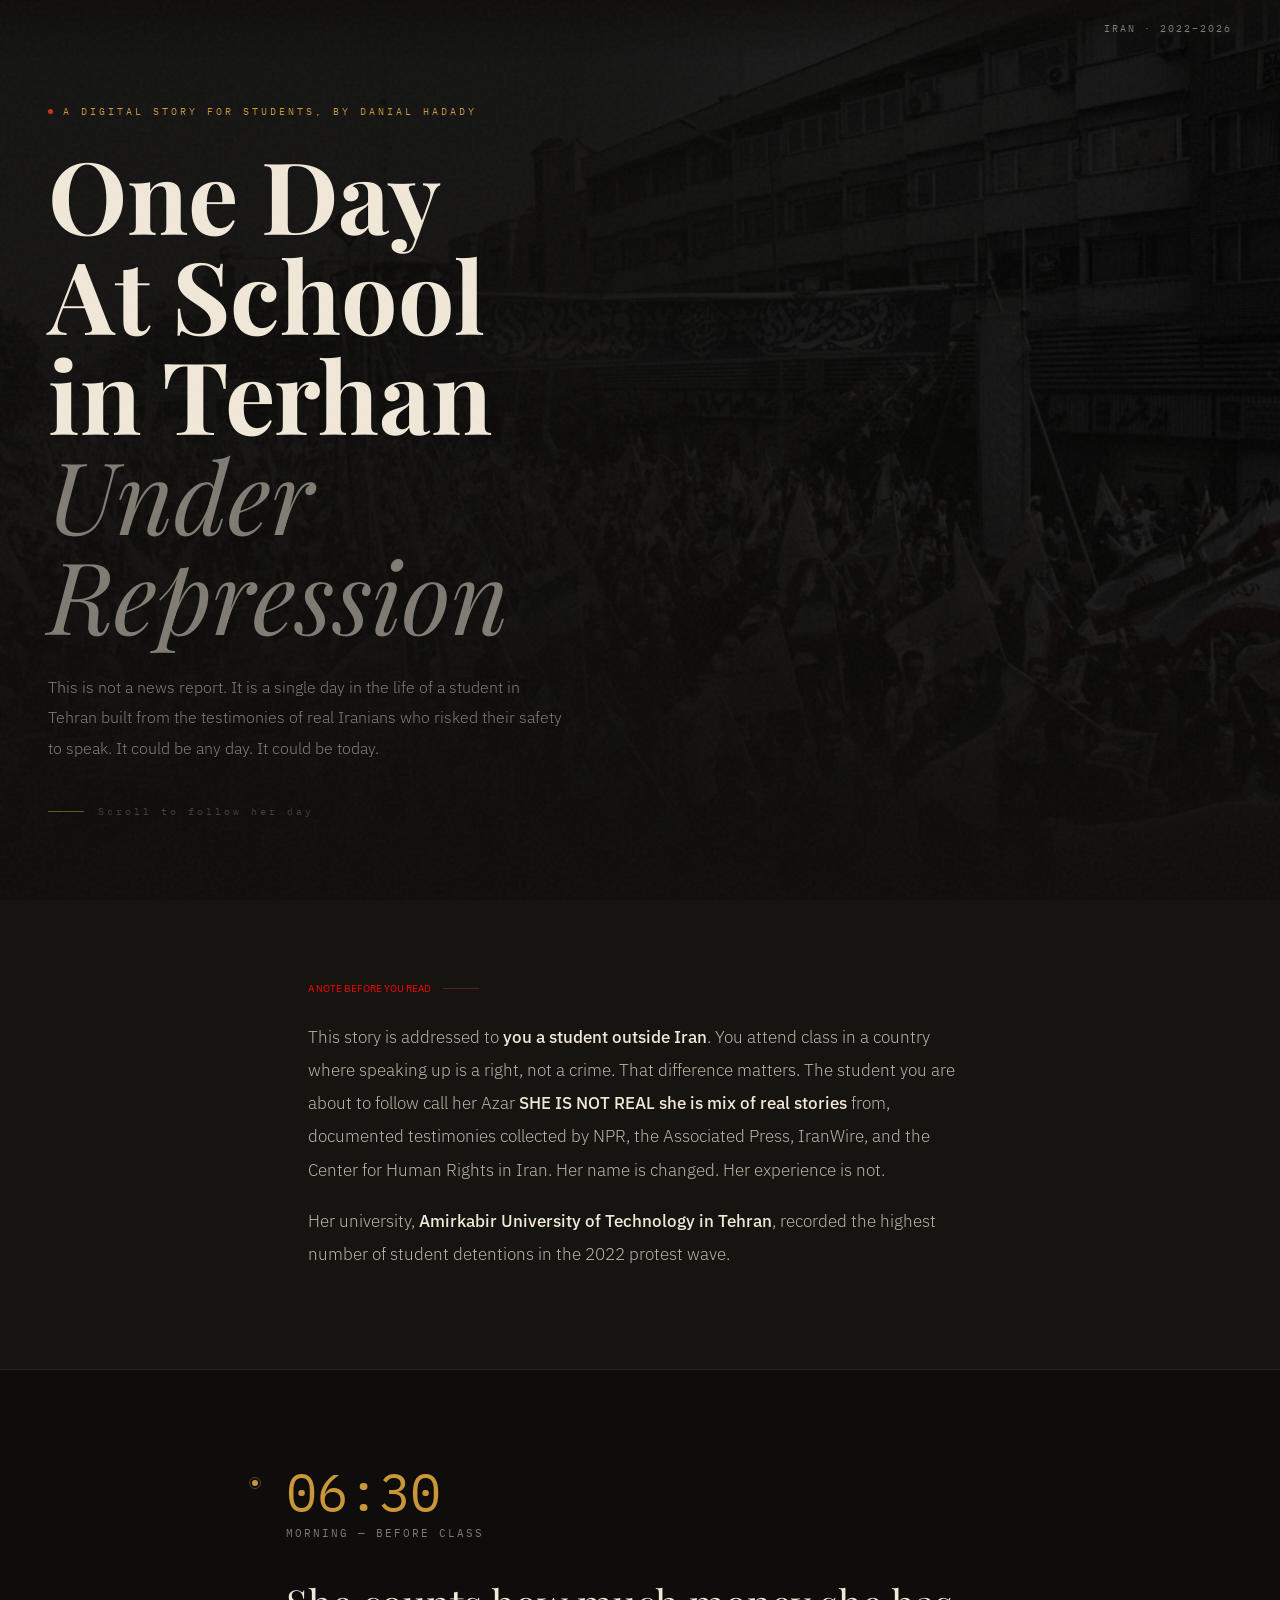
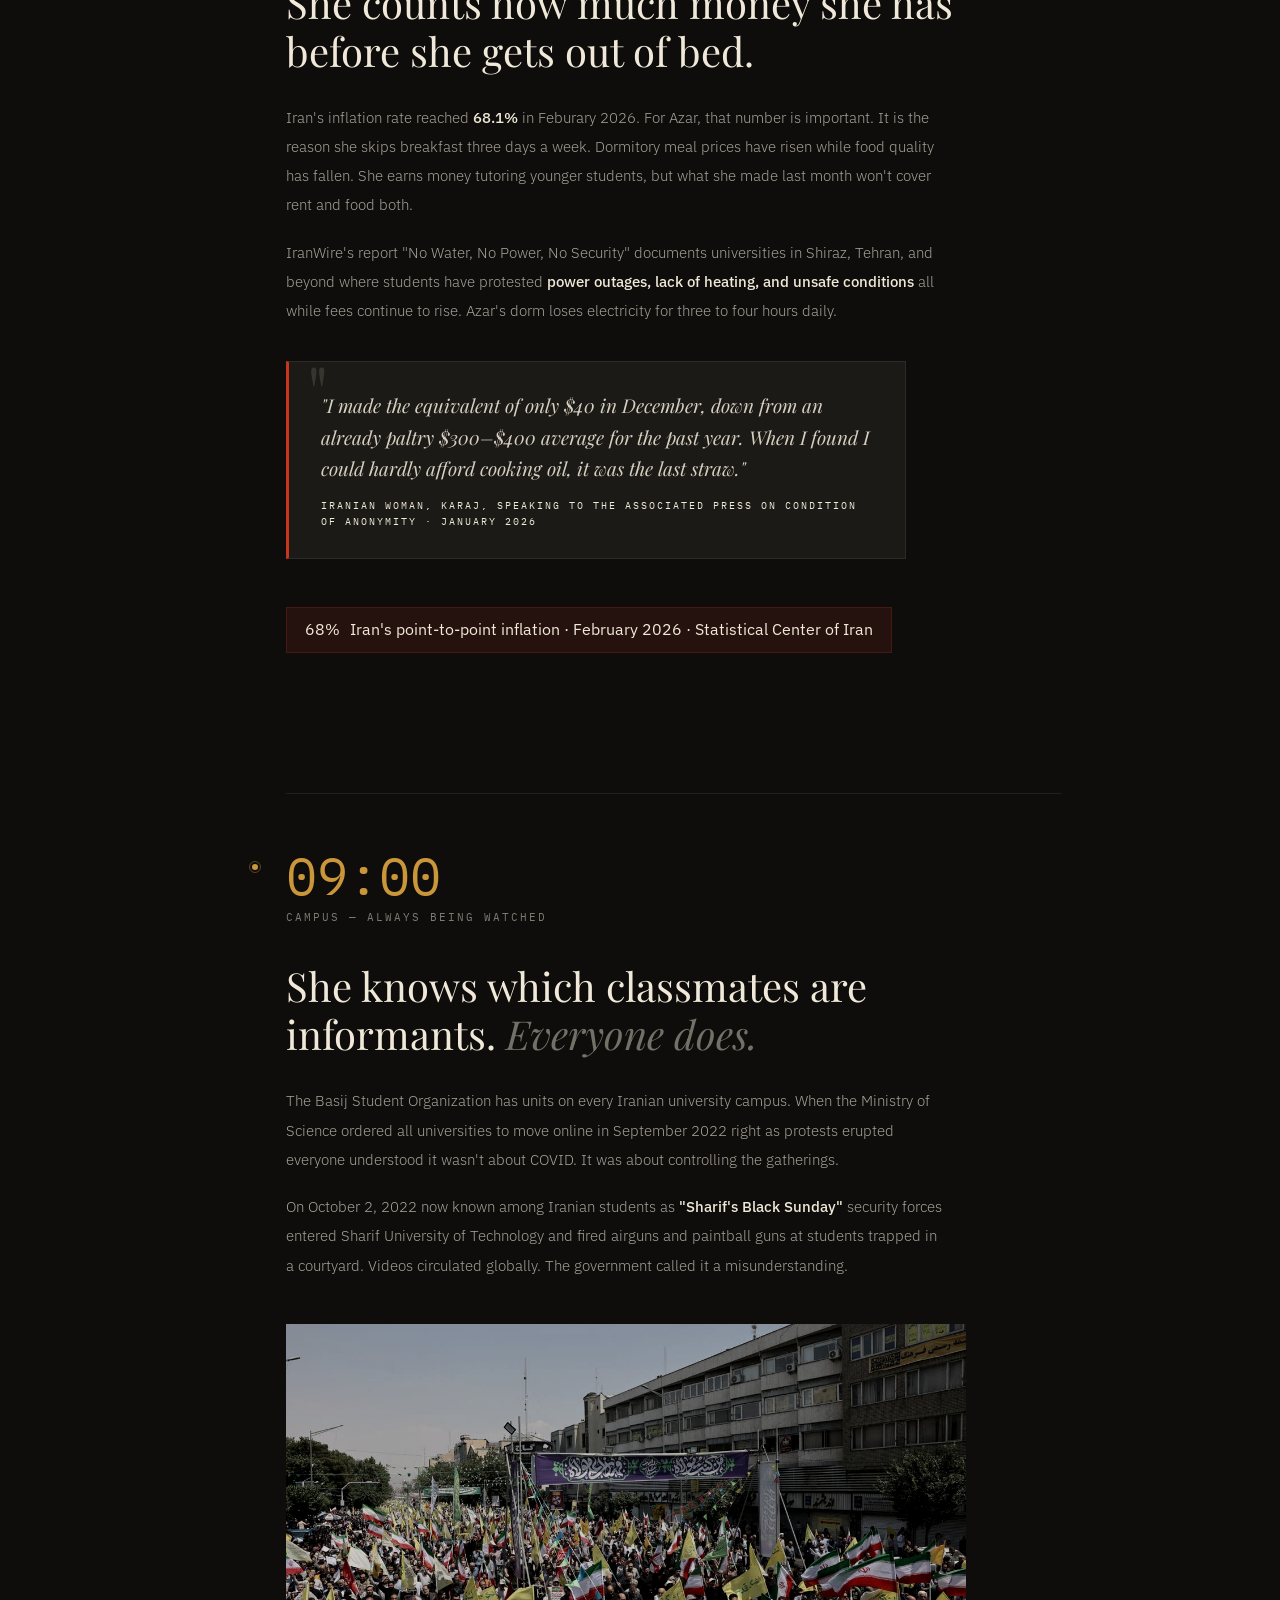
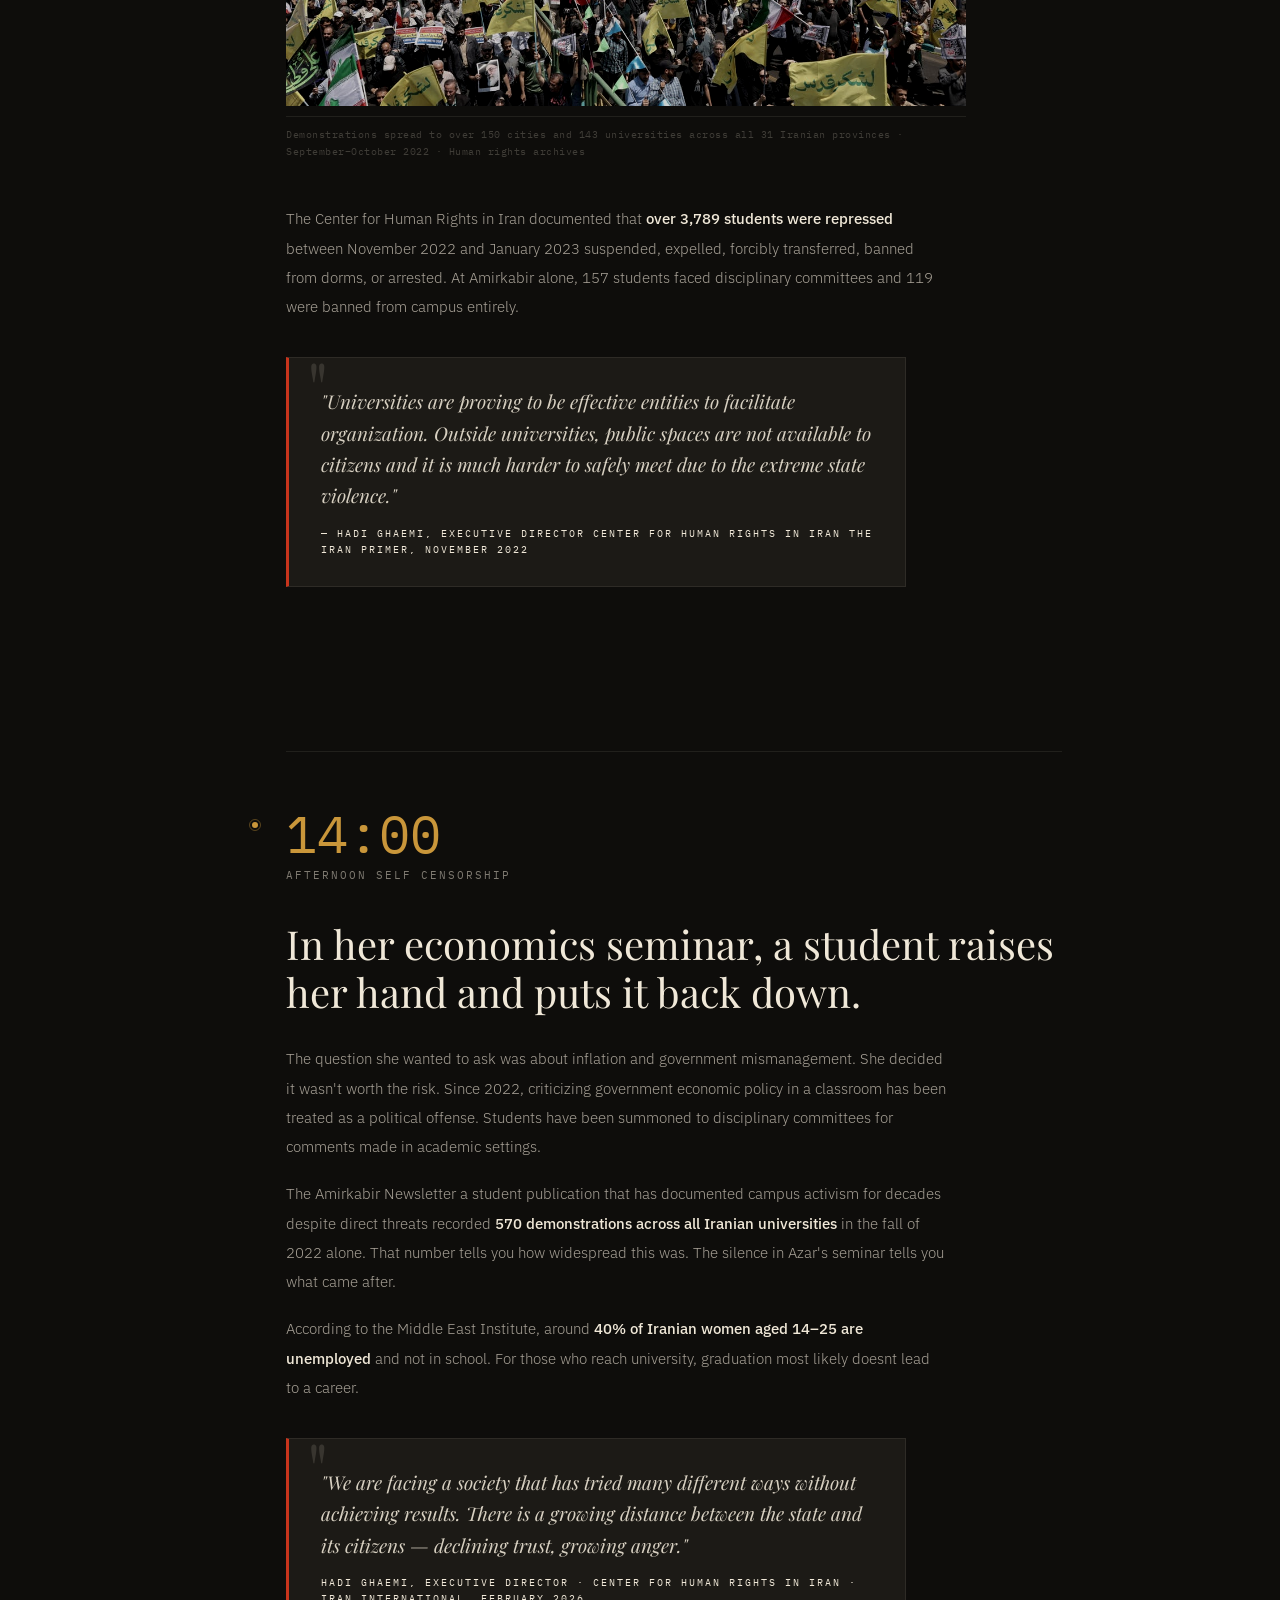
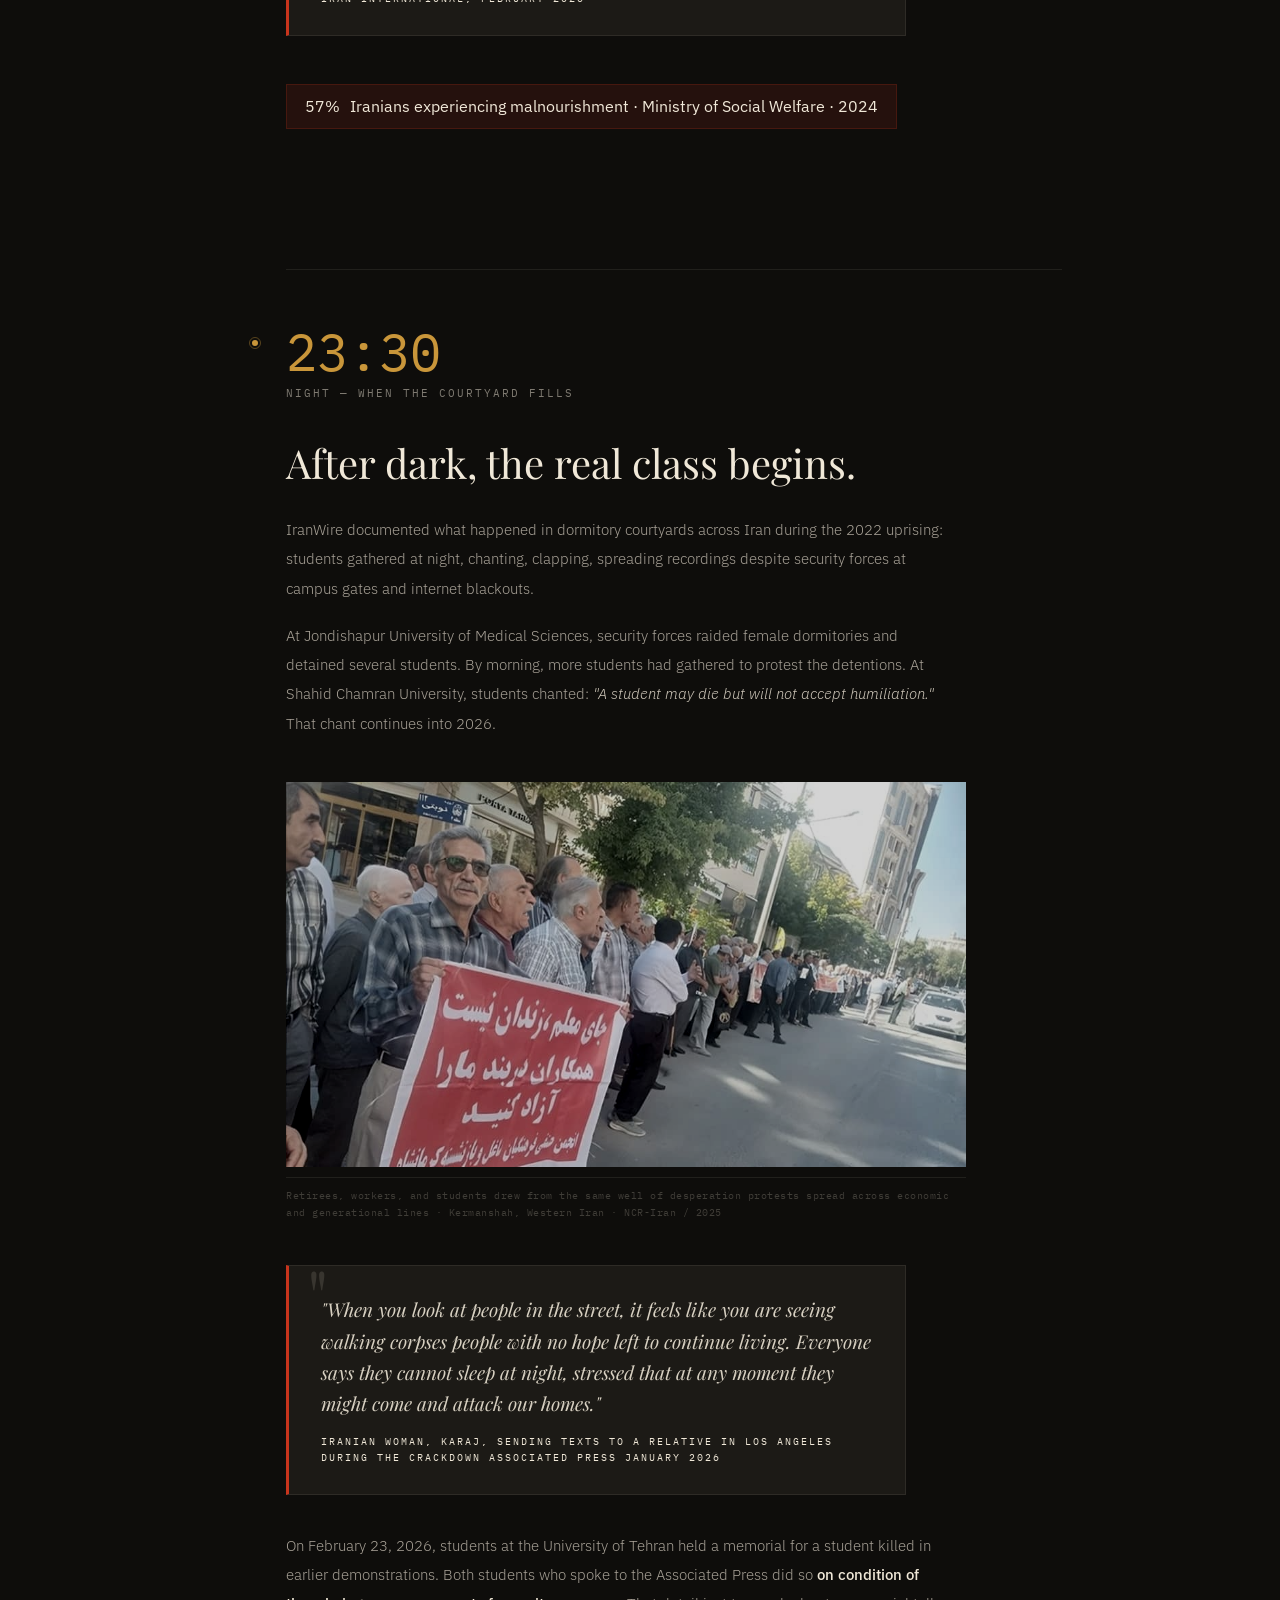
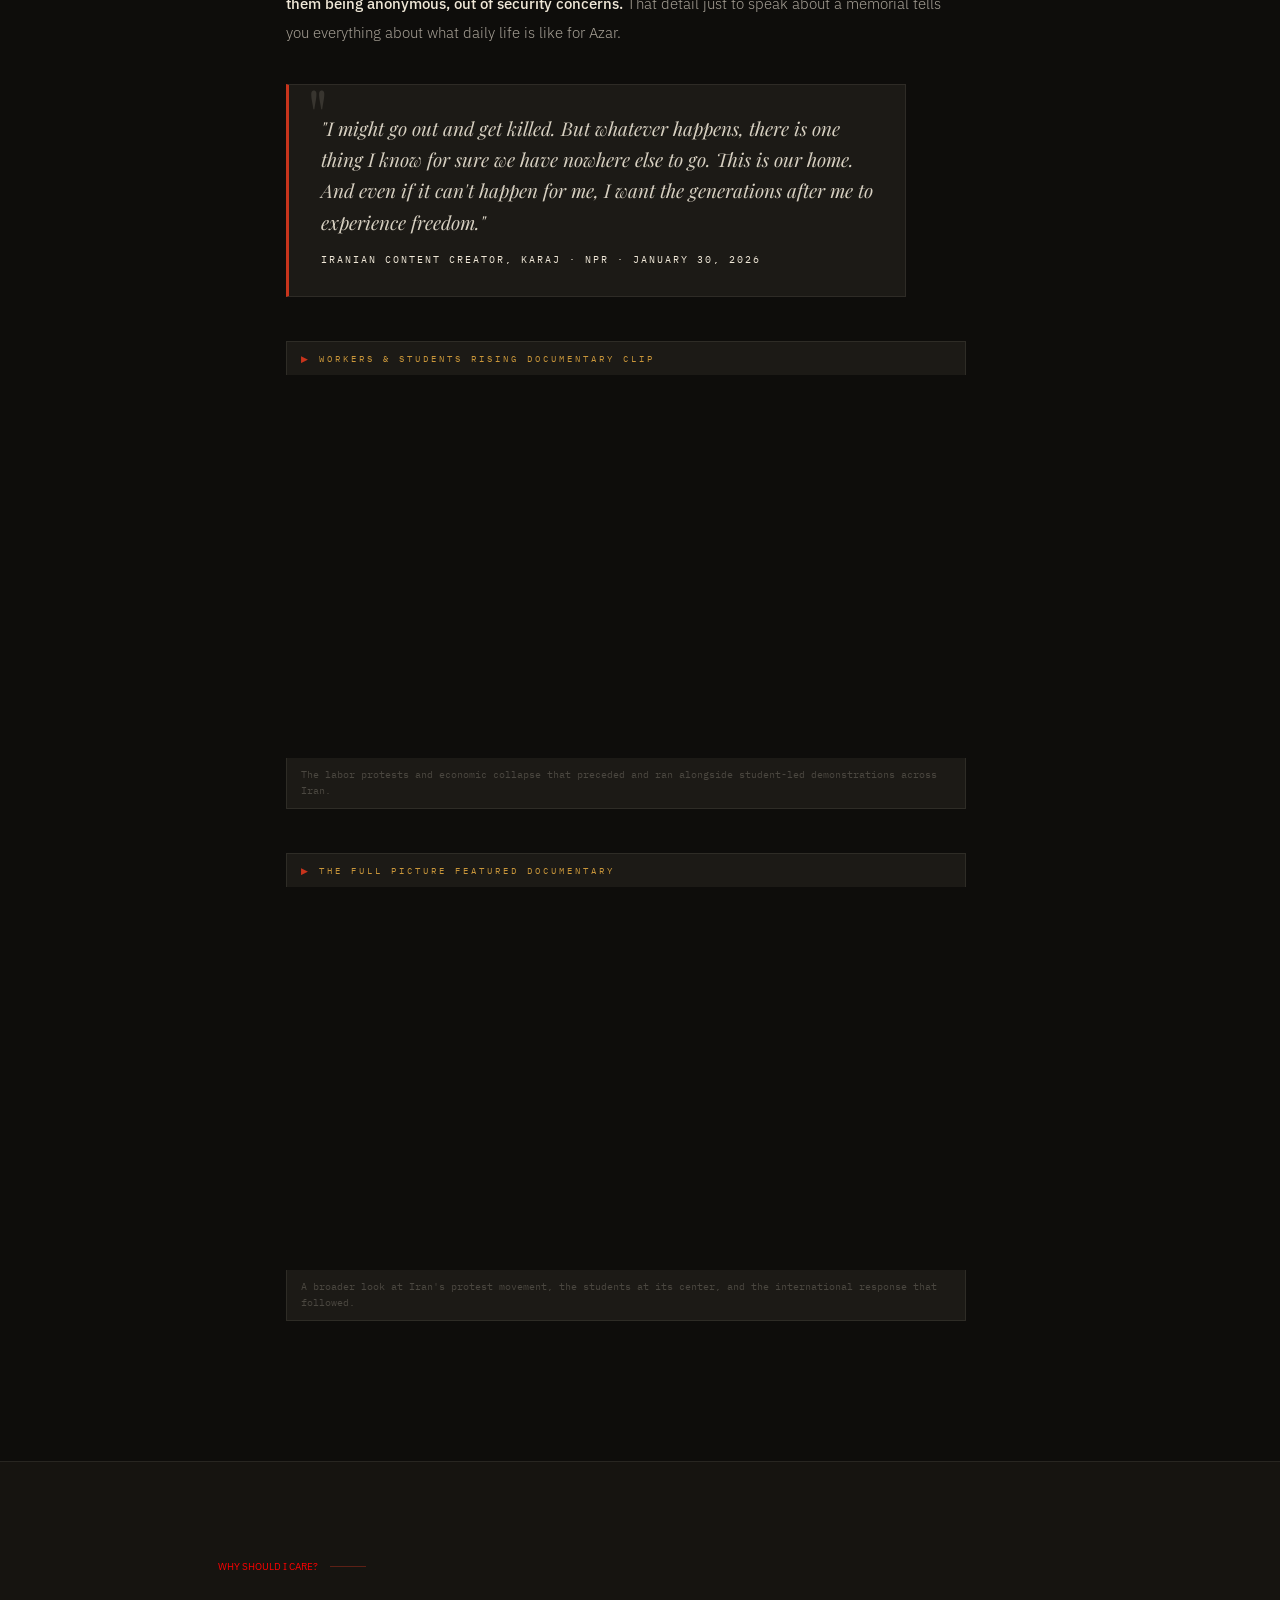
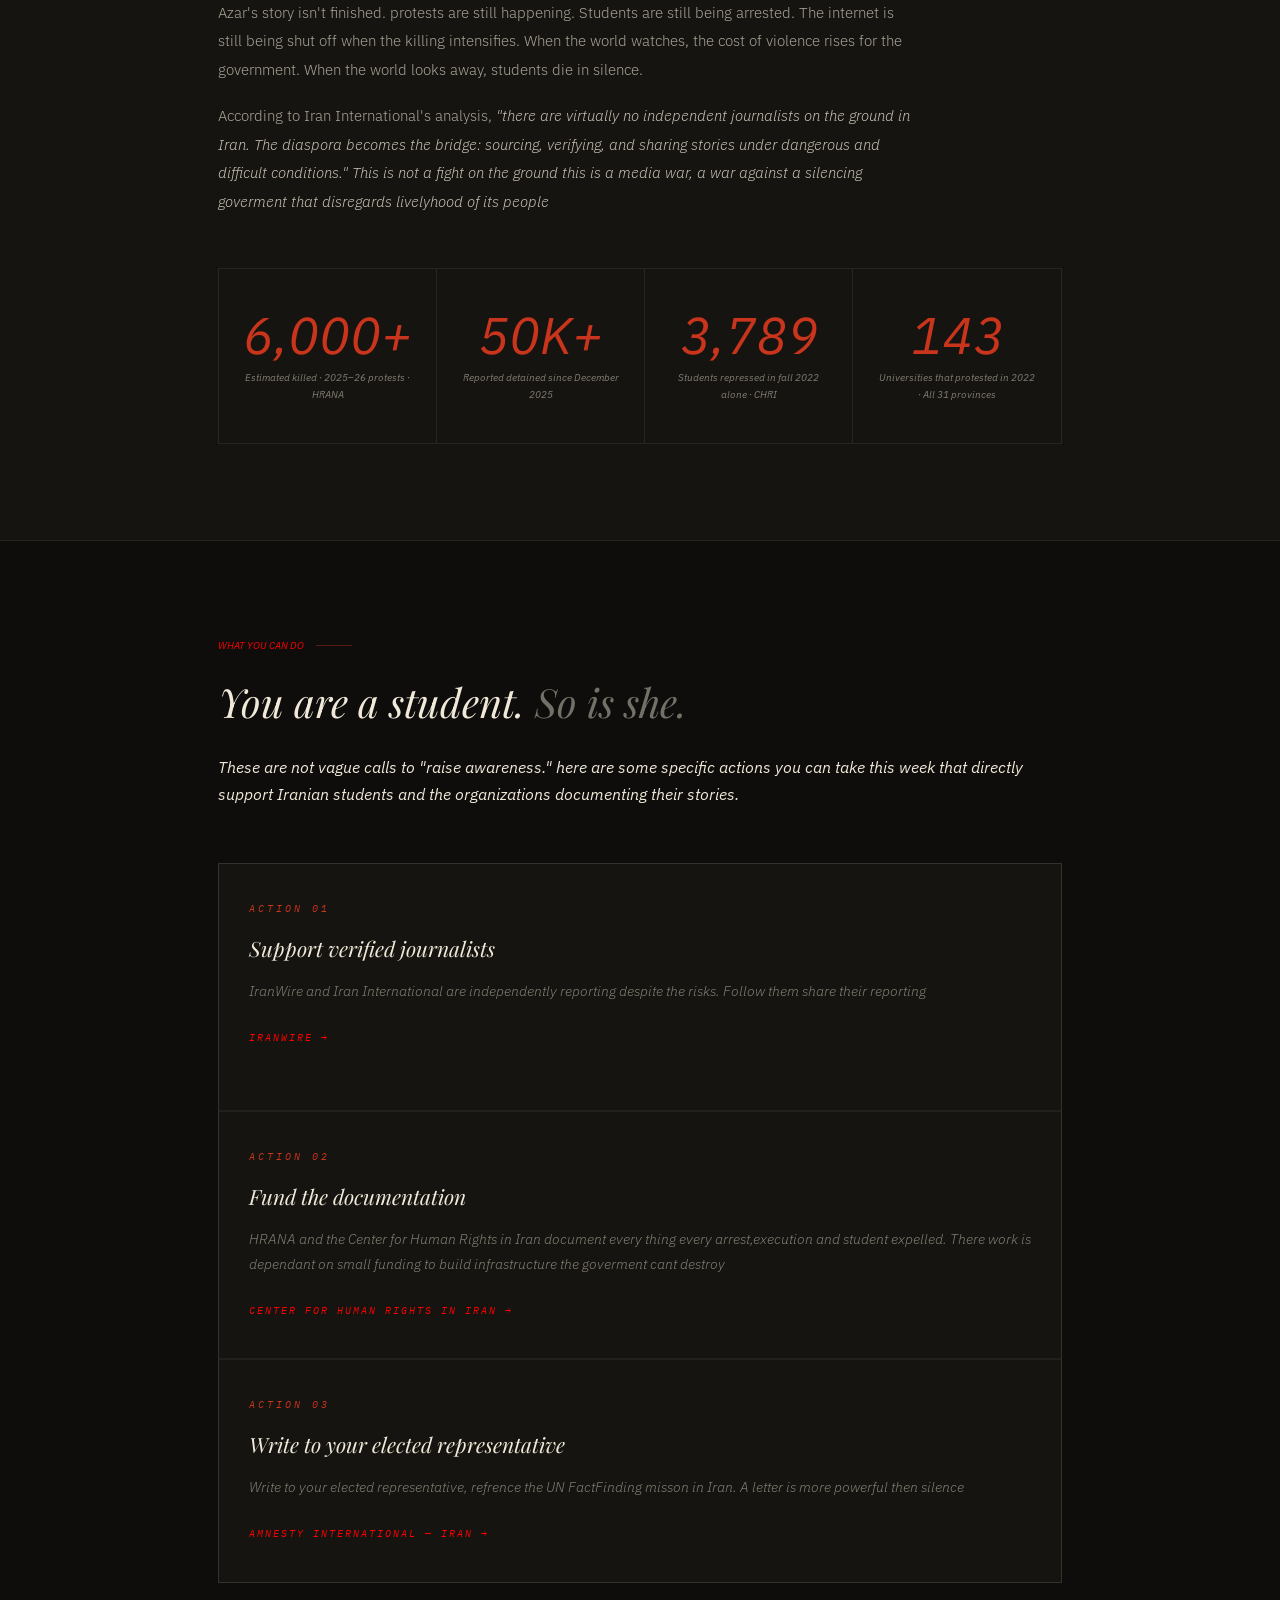
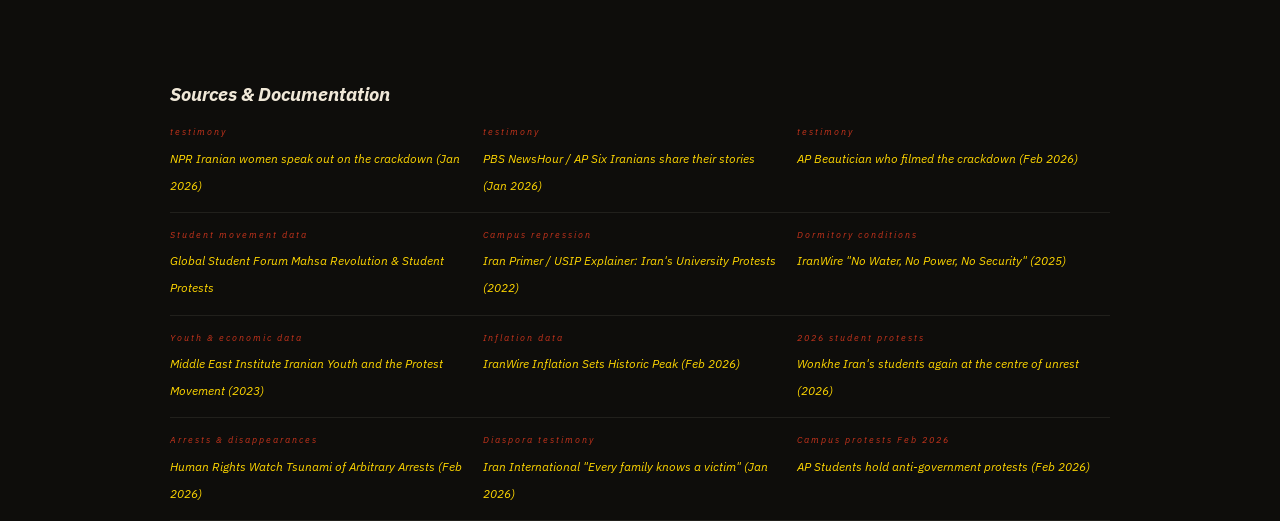
==== index.html @ 873161b5 "rename files" ====
<!DOCTYPE html>
<html lang="en">
<head>
<meta charset="UTF-8">
<meta name="viewport" content="width=device-width, initial-scale=1.0">
<title>One Day at University of Technology in Tehran — Iranian Student Life Under Repression</title>
<link href="https://fonts.googleapis.com/css2?family=Playfair+Display:ital,wght@0,400;0,700;1,400;1,700&family=IBM+Plex+Sans:wght@300;400;500&family=IBM+Plex+Mono:wght@400;500&display=swap" rel="stylesheet">
<link href ="styles.css" rel = "stylesheet">
</head>
<body>

<div id="progress"></div>

<nav>
  <span class="nav-logo"></span>
  <span class="nav-tag">Iran · 2022–2026</span>
</nav>

<!-- HERO -->
<section id="hero">
  <div class="hero-bg"></div>
  <div class="hero-gradient"></div>
  <div class="hero-content">
    <div class="hero-eyebrow">
      <span class="eyebrow-dot"></span>
      A digital story for students, by Danial Hadady </div>
    <h1>
      One Day<br>
      At School<br>
      in Terhan<br>
      <span class="h1-italic">Under Repression</span>
    </h1>
    <p class="hero-sub">This is not a news report. It is a single day in the life of a student in Tehran built from the testimonies of real Iranians who risked their safety to speak. It could be any day. It could be today.</p>
    <div class="hero-scroll">
      <span class="scroll-line"></span>
      Scroll to follow her day
    </div>
  </div>
</section>

<!-- OPENING NOTE -->
<section id="opening">
  <div class="opening-inner">
    <div class="section-tag ">A Note Before You Read</div>
    <p class="reveal">This story is addressed to <strong>you a student outside Iran</strong>. You attend class in a country where speaking up is a right, not a crime. That difference matters. The student you are about to follow  call her Azar <strong>SHE IS NOT REAL she is mix of real stories</strong> from, documented testimonies collected by NPR, the Associated Press, IranWire, and the Center for Human Rights in Iran. Her name is changed. Her experience is not.</p>
    <p class="reveal">Her university, <strong>Amirkabir University of Technology in Tehran</strong>, recorded the highest number of student detentions in the 2022 protest wave. </p>
  </div>
</section>

<!-- TIMELINE -->
<main>
  <div class="timeline-wrap">

    <!-- 6:30 AM -->
    <div class="time-block">
      <div class="time-marker reveal">
        <div>
          <div class="time-clock">06:30</div>
          <div class="time-label">Morning — Before Class</div>
        </div>
      </div>
      <div class="chapter-content">
        <h2 class="reveal">She counts how much money she has before she gets out of bed.</h2>
        <div class="body-text">
          <p class="reveal">Iran's inflation rate reached <strong>68.1%</strong> in Feburary 2026. For Azar, that number is important. It is the reason she skips breakfast three days a week. Dormitory meal prices have risen while food quality has fallen. She earns money tutoring younger students, but what she made last month won't cover rent and food both.</p>
          <p class="reveal">IranWire's report "No Water, No Power, No Security" documents universities in Shiraz, Tehran, and beyond where students have protested <strong>power outages, lack of heating, and unsafe conditions</strong> all while fees continue to rise. Azar's dorm loses electricity for three to four hours daily.</p>
        </div>

        <div class="testimony reveal">
          <blockquote>"I made the equivalent of only $40 in December, down from an already paltry $300–$400 average for the past year. When I found I could hardly afford cooking oil, it was the last straw."</blockquote>
          <cite>Iranian woman, Karaj, speaking to the Associated Press on condition of anonymity · January 2026</cite>
        </div>

        <div class="stat-inline reveal">
          <span class="stat-n">68%</span>
          <span class="stat-l">Iran's point-to-point inflation · February 2026 · Statistical Center of Iran</span>
        </div>
      </div>
    </div>

    <hr class="divider">

    <!-- 9:00 AM -->
    <div class="time-block">
      <div class="time-marker reveal">
        <div>
          <div class="time-clock">09:00</div>
          <div class="time-label">Campus — Always being watched</div>
        </div>
      </div>
      <div class="chapter-content">
        <h2 class="reveal">She knows which classmates are informants. <em>Everyone does.</em></h2>
        <div class="body-text">
          <p class="reveal">The Basij Student Organization has units on every Iranian university campus. When the Ministry of Science ordered all universities to move online in September 2022 right as protests erupted  everyone understood it wasn't about COVID. It was about controlling the gatherings.</p>
          <p class="reveal">On October 2, 2022  now known among Iranian students as <strong>"Sharif's Black Sunday"</strong> security forces entered Sharif University of Technology and fired airguns and paintball guns at students trapped in a courtyard. Videos circulated globally. The government called it a misunderstanding.</p>
        </div>

        <figure class="photo-block reveal">
          <img src="image2.jpeg" alt="Protesters marching in Iran, 2022">
          <figcaption>Demonstrations spread to over 150 cities and 143 universities across all 31 Iranian provinces · September–October 2022 · Human rights archives</figcaption>
        </figure>

        <div class="body-text">
          <p class="reveal">The Center for Human Rights in Iran documented that <strong>over 3,789 students were repressed</strong> between November 2022 and January 2023 suspended, expelled, forcibly transferred, banned from dorms, or arrested. At Amirkabir alone, 157 students faced disciplinary committees and 119 were banned from campus entirely.</p>
        </div>

        <div class="testimony reveal">
          <blockquote>"Universities are proving to be effective entities to facilitate organization. Outside universities, public spaces are not available to citizens and it is much harder to safely meet due to the extreme state violence."</blockquote>
          <cite>— Hadi Ghaemi, Executive Director Center for Human Rights in Iran  The Iran Primer, November 2022</cite>
        </div>
      </div>
    </div>

    <hr class="divider">

    <!-- 2:00 PM -->
    <div class="time-block">
      <div class="time-marker reveal">
        <div>
          <div class="time-clock">14:00</div>
          <div class="time-label">Afternoon self censorship</div>
        </div>
      </div>
      <div class="chapter-content">
        <h2 class="reveal">In her economics seminar, a student raises her hand  and puts it back down.</h2>
        <div class="body-text">
          <p class="reveal">The question she wanted to ask was about inflation and government mismanagement. She decided it wasn't worth the risk. Since 2022, criticizing government economic policy in a classroom has been treated as a political offense. Students have been summoned to disciplinary committees for comments made in academic settings.</p>
          <p class="reveal">The Amirkabir Newsletter  a student publication that has documented campus activism for decades despite direct threats recorded <strong>570 demonstrations across all Iranian universities</strong> in the fall of 2022 alone. That number tells you how widespread this was. The silence in Azar's seminar tells you what came after.</p>
          <p class="reveal">According to the Middle East Institute, around <strong>40% of Iranian women aged 14–25 are unemployed</strong> and not in school. For those who reach university, graduation most likely doesnt lead to a career.</p>
        </div>

        <div class="testimony reveal">
          <blockquote>"We are facing a society that has tried many different ways without achieving results. There is a growing distance between the state and its citizens — declining trust, growing anger."</blockquote>
          <cite> Hadi Ghaemi, Executive Director · Center for Human Rights in Iran · Iran International, February 2026</cite>
        </div>

        <div class="stat-inline reveal">
          <span class="stat-n">57%</span>
          <span class="stat-l">Iranians experiencing malnourishment · Ministry of Social Welfare · 2024</span>
        </div>
      </div>
    </div>

    <hr class="divider">

    <!-- 11:30 PM -->
    <div class="time-block">
      <div class="time-marker reveal">
        <div>
          <div class="time-clock">23:30</div>
          <div class="time-label">Night — When the Courtyard Fills</div>
        </div>
      </div>
      <div class="chapter-content">
        <h2 class="reveal">After dark, the real class begins.</h2>
        <div class="body-text">
          <p class="reveal">IranWire documented what happened in dormitory courtyards across Iran during the 2022 uprising: students gathered at night, chanting, clapping, spreading recordings  despite security forces at campus gates and internet blackouts.</p>
          <p class="reveal">At Jondishapur University of Medical Sciences, security forces raided female dormitories and detained several students. By morning, more students had gathered to protest the detentions. At Shahid Chamran University, students chanted: <em>"A student may die but will not accept humiliation."</em> That chant continues into 2026.</p>
        </div>

        <figure class="photo-block reveal">
          <img src="image1.jpeg" alt="Workers and protesters rallying in Iran, 2025">
          <figcaption>Retirees, workers, and students drew from the same well of desperation  protests spread across economic and generational lines · Kermanshah, Western Iran · NCR-Iran / 2025</figcaption>
        </figure>

        <div class="testimony reveal">
          <blockquote>"When you look at people in the street, it feels like you are seeing walking corpses  people with no hope left to continue living. Everyone says they cannot sleep at night, stressed that at any moment they might come and attack our homes."</blockquote>
          <cite>Iranian woman, Karaj, sending texts to a relative in Los Angeles during the crackdown  Associated Press  January 2026</cite>
        </div>

        <div class="body-text">
          <p class="reveal">On February 23, 2026, students at the University of Tehran held a memorial for a student killed in earlier demonstrations. Both students who spoke to the Associated Press did so <strong>on condition of them being anonymous, out of security concerns.</strong> That detail just to speak about a memorial tells you everything about what daily life is like for Azar.</p>
        </div>

        <div class="testimony reveal">
          <blockquote>"I might go out and get killed. But whatever happens, there is one thing I know for sure  we have nowhere else to go. This is our home. And even if it can't happen for me, I want the generations after me to experience freedom."</blockquote>
          <cite>Iranian content creator, Karaj · NPR · January 30, 2026</cite>
        </div>

        <div class="video-block reveal">
          <div class="video-tag">Workers & Students Rising  Documentary Clip</div>
          <iframe src="https://www.youtube.com/embed/jPhJ2QjSGX0" title="Iran workers protests" allow="accelerometer; autoplay; clipboard-write; encrypted-media; gyroscope; picture-in-picture" allowfullscreen></iframe>
          <div class="video-caption">The labor protests and economic collapse that preceded and ran alongside student-led demonstrations across Iran.</div>
        </div>

        <div class="video-block reveal">
          <div class="video-tag">The Full Picture Featured Documentary</div>
          <iframe src="https://www.youtube.com/embed/_RSsJ4v6Sug" title="Iran student life documentary" allow="accelerometer; autoplay; clipboard-write; encrypted-media; gyroscope; picture-in-picture" allowfullscreen></iframe>
          <div class="video-caption">A broader look at Iran's protest movement, the students at its center, and the international response that followed.</div>
        </div>
      </div>
    </div>

  </div>
</main>

<!-- STAKES -->
<section id="stakes">
  <div class="stakes-inner">
    <div class="section-tag reveal">Why Should I care?</div>
    <p class="stakes-p reveal">Azar's story isn't finished. protests are still happening. Students are still being arrested. The internet is still being shut off when the killing intensifies.  When the world watches, the cost of violence rises for the government. When the world looks away, students die in silence.</p>
    <p class="stakes-p reveal">According to Iran International's analysis, <em>"there are virtually no independent journalists on the ground in Iran. The diaspora becomes the bridge: sourcing, verifying, and sharing stories under dangerous and difficult conditions." This is not a fight on the ground this is a media war, a war against a silencing goverment that disregards livelyhood of its people </p>

    <div class="stakes-grid reveal">
      <div class="stakes-stat">
        <span class="s-n">6,000+</span>
        <span class="s-l">Estimated killed · 2025–26 protests · HRANA</span>
      </div>
      <div class="stakes-stat">
        <span class="s-n">50K+</span>
        <span class="s-l">Reported detained since December 2025</span>
      </div>
      <div class="stakes-stat">
        <span class="s-n">3,789</span>
        <span class="s-l">Students repressed in fall 2022 alone · CHRI</span>
      </div>
      <div class="stakes-stat">
        <span class="s-n">143</span>
        <span class="s-l">Universities that protested in 2022 · All 31 provinces</span>
      </div>
    </div>
  </div>
</section>

<!-- CTA -->
<section id="cta">
  <div class="cta-header reveal">
    <div class="section-tag">What You Can Do</div>
    <h2>You are a student. <em>So is she.</em></h2>
    <p>These are not vague calls to "raise awareness." here are some specific actions you can take this week that directly support Iranian students and the organizations documenting their stories.</p>
  </div>
  <br></br>
  <div class="action-grid">
    <div class="action-card reveal">
      <span class="action-num">ACTION 01</span>
      <h3>Support verified journalists</h3>
      <p>IranWire and Iran International are independently reporting despite the risks. Follow them share their reporting</p>
      <a href="https://iranwire.com" target="_blank" class="action-link">IranWire →</a>
    </div>
    <div class="action-card reveal">
      <span class="action-num">ACTION 02</span>
      <h3>Fund the documentation</h3>
      <p>HRANA and the Center for Human Rights in Iran document every thing every arrest,execution and student expelled. There work is dependant on small funding to build infrastructure the goverment cant destroy</p>
      <a href="https://iranhumanrights.org" target="_blank" class="action-link">Center for Human Rights in Iran →</a>
    </div>
    <div class="action-card reveal">
      <span class="action-num">ACTION 03</span>
      <h3>Write to your elected representative</h3>
      <p>Write to your elected representative, refrence the UN FactFinding misson in Iran. A letter is more powerful then silence</p>
      <a href="https://www.amnesty.org/en/location/middle-east-and-north-africa/iran/" target="_blank" class="action-link">Amnesty International — Iran →</a>
    </div>
  </div>

  <!-- SOURCES -->

</section>
<section id="sources">
  <div class="sources-inner">
    <h3>Sources & Documentation</h3>
    <div class="source-grid">
      <div class="source-item">
        <span class="source-label">testimony</span>
        <a href="https://www.npr.org/2026/01/30/nx-s1-5688912/iran-women-crackdown" target="_blank">NPR Iranian women speak out on the crackdown (Jan 2026)</a>
      </div>
      <div class="source-item">
        <span class="source-label">testimony</span>
        <a href="https://www.pbs.org/newshour/world/iranian-protesters-share-their-stories-of-determination-and-dissent" target="_blank">PBS NewsHour / AP  Six Iranians share their stories (Jan 2026)</a>
      </div>
      <div class="source-item">
        <span class="source-label">testimony</span>
        <a href="https://www.washingtontimes.com/news/2026/feb/7/woman-filmed-irans-violent-crackdown-protesters-afraid-go-outside/" target="_blank">AP Beautician who filmed the crackdown (Feb 2026)</a>
      </div>
      <div class="source-item">
        <span class="source-label">Student movement data</span>
        <a href="https://www.globalstudentforum.org/the-mahsa-revolution-and-student-protests-in-iran/" target="_blank">Global Student Forum Mahsa Revolution & Student Protests</a>
      </div>
      <div class="source-item">
        <span class="source-label">Campus repression</span>
        <a href="https://iranprimer.usip.org/blog/2022/nov/10/explainer-irans-university-protests" target="_blank">Iran Primer / USIP Explainer: Iran's University Protests (2022)</a>
      </div>
      <div class="source-item">
        <span class="source-label">Dormitory conditions</span>
        <a href="https://iranwire.com/en/news/144533-no-water-no-power-no-security-students-protest-dormitory-conditions-across-iran/" target="_blank">IranWire  "No Water, No Power, No Security" (2025)</a>
      </div>
      <div class="source-item">
        <span class="source-label">Youth & economic data</span>
        <a href="https://mei.edu/commentary/iranian-youth-and-protest-movement-2023-drivers-and-limitations/" target="_blank">Middle East Institute Iranian Youth and the Protest Movement (2023)</a>
      </div>
      <div class="source-item">
        <span class="source-label">Inflation data</span>
        <a href="https://iranwire.com/en/news/149554-inflation-in-february-2026-sets-new-historic-peak/" target="_blank">IranWire Inflation Sets Historic Peak (Feb 2026)</a>
      </div>
      <div class="source-item">
        <span class="source-label">2026 student protests</span>
        <a href="https://wonkhe.com/wonk-corner/irans-students-are-again-at-the-centre-of-nationwide-unrest/" target="_blank">Wonkhe Iran's students again at the centre of unrest (2026)</a>
      </div>
      <div class="source-item">
        <span class="source-label">Arrests & disappearances</span>
        <a href="https://www.hrw.org/news/2026/02/24/iran-tsunami-of-arbitrary-arrests-enforced-disappearances" target="_blank">Human Rights Watch Tsunami of Arbitrary Arrests (Feb 2026)</a>
      </div>
      <div class="source-item">
        <span class="source-label">Diaspora testimony</span>
        <a href="https://www.iranintl.com/en/202601178265" target="_blank">Iran International "Every family knows a victim" (Jan 2026)</a>
      </div>
      <div class="source-item">
        <span class="source-label">Campus protests Feb 2026</span>
        <a href="https://www.courant.com/2026/02/23/iran-student-protests/" target="_blank">AP Students hold anti-government protests (Feb 2026)</a>
      </div>
    </div>
  </div>
</section>


<script>
  // Scroll progress bar
  const bar = document.getElementById('progress');
  

  // Scroll reveal
  const obs = new IntersectionObserver((entries) => {
    entries.forEach(e => {
      if (e.isIntersecting) { e.target.classList.add('visible'); obs.unobserve(e.target); }
    });
  }, { threshold: 0.07 });
  document.querySelectorAll('.reveal').forEach(el => obs.observe(el));
</script>
</body>
</html>
---- styles.css ----
:root {
    --bg: #0e0d0b;
    --surface: #161410;
    --surface2: #1c1a16;
    --border: rgba(255,245,220,0.08);
    --text: #f0e8d8;
    --muted: rgba(240,232,216,0.5);
    --faint: rgba(240,232,216,0.22);
    --red: #c8341c;
    --red-dim: rgba(200,52,28,0.12);
    --gold: #c9963a;
  }

  *, *::before, *::after { margin:0; padding:0; box-sizing:border-box; }
  html { scroll-behavior: smooth; }

  body {
    font-family: 'IBM Plex Sans', sans-serif;
    background: var(--bg);
    color: var(--text);
    overflow-x: hidden;
    line-height: 1.7;
  }

  body::after {
    content: '';
    position: fixed;
    inset: 0;
    background-image: url("data:image/svg+xml,%3Csvg viewBox='0 0 256 256' xmlns='http://www.w3.org/2000/svg'%3E%3Cfilter id='n'%3E%3CfeTurbulence type='fractalNoise' baseFrequency='0.9' numOctaves='4' stitchTiles='stitch'/%3E%3C/filter%3E%3Crect width='100%25' height='100%25' filter='url(%23n)' opacity='0.035'/%3E%3C/svg%3E");
    pointer-events: none;
    z-index: 9999;
  }

  #progress {
    position: fixed;
    top: 0; left: 0;
    height: 2px;
    background: var(--red);
    width: 0%;
    z-index: 1000;
    transition: width 0.1s;
  }

  nav {
    position: fixed;
    top: 0; left: 0; right: 0;
    z-index: 500;
    padding: 20px 48px;
    display: flex;
    align-items: center;
    justify-content: space-between;
    background: linear-gradient(to bottom, rgba(14,13,11,0.88), transparent);
  }
  .nav-logo { font-family: 'IBM Plex Mono', monospace; font-size: 11px; letter-spacing: 3px; color: var(--gold); }
  .nav-tag { font-size: 10px; letter-spacing: 2px; text-transform: uppercase; color: var(--muted); font-family: 'IBM Plex Mono', monospace; }

  /* HERO */
  #hero {
    min-height: 100vh;
    display: flex;
    flex-direction: column;
    justify-content: flex-end;
    position: relative;
    overflow: hidden;
    padding-bottom: 80px;
  }

  .hero-bg {
    position: absolute; inset: 0;
    background: url('image2.jpeg') center 30%/cover no-repeat;
    filter: brightness(0.2) saturate(0.35);
    transform: scale(1.08);
    animation: slowZoom 25s ease-out forwards;
  }

  .hero-gradient {
    position: absolute; inset: 0;
    background:
      linear-gradient(to right, rgba(14,13,11,0.72) 45%, transparent),
      linear-gradient(to top, rgba(14,13,11,1) 0%, rgba(14,13,11,0.25) 45%, transparent 70%);
  }

  .hero-content {
    position: relative; z-index: 2;
    max-width: 820px;
    padding: 0 48px;
  }

  .hero-eyebrow {
    display: flex; align-items: center; gap: 10px;
    margin-bottom: 24px;
    opacity: 0; animation: fadeUp 1s 0.2s forwards;
    font-family: 'IBM Plex Mono', monospace;
    font-size: 10px; letter-spacing: 3px; text-transform: uppercase;
    color: var(--gold);
  }
  .eyebrow-dot { width: 5px; height: 5px; border-radius: 50%; background: var(--red); flex-shrink: 0; }

  h1 {
    font-family: 'Playfair Display', serif;
    font-size: clamp(44px, 9vw, 100px);
    font-weight: 700; line-height: 1.0;
    opacity: 0; animation: fadeUp 1s 0.45s forwards;
    margin-bottom: 8px;
  }
  .h1-italic { font-style: italic; font-weight: 400; color: rgba(240,232,216,0.5); display: block; }

  .hero-sub {
    margin-top: 28px; font-size: 16px; font-weight: 300;
    color: var(--muted); max-width: 520px; line-height: 1.9;
    opacity: 0; animation: fadeUp 0.9s 0.7s forwards;
    margin-bottom: 40px;
  }

  .hero-scroll {
    display: flex; align-items: center; gap: 14px;
    opacity: 0; animation: fadeUp 0.9s 1.0s forwards;
    color: var(--faint);
    font-family: 'IBM Plex Mono', monospace;
    font-size: 10px; letter-spacing: 3px;
  }
  .scroll-line { width: 36px; height: 1px; background: var(--gold); opacity: 0.5; }

  @keyframes fadeUp {
    from { opacity:0; transform: translateY(20px); }
    to   { opacity:1; transform: translateY(0); }
  }

  /* SECTIONS */
  .section-tag {
    font-size: 10px;  text-transform: uppercase;
    color: red; margin-bottom: 24px;
    display: flex; align-items: center; gap: 12px;
  }
  .section-tag::after { content: ''; flex: 0 0 36px; height: 1px; background: var(--red); opacity: 0.4; }

  #opening { background: var(--surface); border-bottom: 1px solid var(--border); }
  .opening-inner { max-width: 760px; margin: 0 auto; padding: 80px 48px; }
  .opening-inner p { font-size: clamp(15px, 1.9vw, 17px); font-weight: 300; color: rgba(240,232,216,0.75); line-height: 1.95; margin-bottom: 18px; }
  .opening-inner p strong { color: var(--text); font-weight: 500; }

  /* TIMELINE */
  .timeline-wrap { max-width: 940px; margin: 0 auto; padding: 96px 48px 96px 80px; }

  .time-block { padding-bottom: 72px; }
  .time-block:last-child { padding-bottom: 0; }

  .time-marker { display: flex; align-items: flex-start; gap: 20px; margin-bottom: 36px; position: relative; padding-left: 36px; }
  .time-marker::before {
    content: '';
    position: absolute; left: 0; top: 12px;
    width: 10px; height: 10px; border-radius: 50%;
    background: var(--gold); border: 2px solid var(--bg);
    outline: 1px solid rgba(201,150,58,0.4);
  }

  .time-clock {
    font-family: 'IBM Plex Mono', monospace;
    font-size: clamp(32px, 4.5vw, 52px);
    font-weight: 400; color: var(--gold); line-height: 1;
  }
  .time-label { font-size: 11px; letter-spacing: 2px; text-transform: uppercase; color: var(--muted); margin-top: 6px; font-family: 'IBM Plex Mono', monospace; }

  .chapter-content { padding-left: 36px; }

  h2 { font-family: 'Playfair Display', serif; font-size: clamp(24px, 3.5vw, 40px); font-weight: 400; line-height: 1.2; margin-bottom: 28px; }
  h2 em { font-style: italic; color: rgba(240,232,216,0.45); }

  .body-text p { font-size: 15px; font-weight: 300; line-height: 1.95; color: rgba(240,232,216,0.68); margin-bottom: 18px; max-width: 660px; }
  .body-text p strong { color: var(--text); font-weight: 500; }
  .body-text p em { color: rgba(240,232,216,0.85); }

  .testimony {
    margin: 36px 0; padding: 28px 32px;
    background: var(--surface2);
    border: 1px solid var(--border);
    border-left: 3px solid var(--red);
    max-width: 620px; position: relative;
  }
  .testimony::before {
    content: '"'; font-family: 'Playfair Display', serif;
    font-size: 72px; opacity: 0.13;
    position: absolute; top: -8px; left: 18px; line-height: 1;
  }
  .testimony blockquote { font-family: 'Playfair Display', serif; font-size: clamp(15px, 2vw, 19px); font-style: italic; line-height: 1.65; color: rgba(240,232,216,0.88); }
  .testimony cite { display: block; margin-top: 14px; font-size: 10px; letter-spacing: 2px; text-transform: uppercase; font-style: normal; font-family: 'IBM Plex Mono', monospace; line-height: 1.6; }

  .stat-inline {
    display: inline-flex; align-items: baseline; gap: 10px;
    background: var(--red-dim); border: 1px solid rgba(200,52,28,0.2);
    padding: 8px 18px; margin: 12px 0;
  }
  /*
  .stat-n { font-family: 'Playfair Display', serif; font-size: 34px; font-weight: 700; color: var(--red); line-height: 1; }
  .stat-l { font-size: 12px; letter-spacing: 0.5px; color: var(--muted); max-width: 220px; line-height: 1.4; }
*/
  .photo-block { margin: 44px 0; max-width: 680px; }
  .photo-block img { width: 100%; display: block; filter: brightness(0.8) saturate(0.65) contrast(1.1); }
  .photo-block figcaption { margin-top: 10px; font-size: 10px; letter-spacing: 0.5px; color: var(--faint); font-family: 'IBM Plex Mono', monospace; line-height: 1.65; padding-top: 10px; border-top: 1px solid var(--border); }

  .video-block { margin: 44px 0; max-width: 680px; }
  .video-tag { padding: 9px 14px; font-size: 9px; letter-spacing: 3px; text-transform: uppercase; color: var(--gold); background: var(--surface2); border: 1px solid var(--border); border-bottom: none; font-family: 'IBM Plex Mono', monospace; }
  .video-tag::before { content: '▶  '; color: var(--red); }
  .video-block iframe { width: 100%; aspect-ratio: 16/9; border: none; display: block; }
  .video-caption { padding: 9px 14px; font-size: 10px; color: var(--faint); background: var(--surface2); border: 1px solid var(--border); border-top: none; font-family: 'IBM Plex Mono', monospace; line-height: 1.6; }

  .divider { border: none; border-top: 1px solid var(--border); margin: 56px 0 56px 36px; }

  /* STAKES */
  #stakes { background: var(--surface); border-top: 1px solid var(--border); border-bottom: 1px solid var(--border); }
  .stakes-inner { max-width: 940px; margin: 0 auto; padding: 96px 48px; }
  .stakes-p { font-size: 15px; font-weight: 300; color: rgba(240,232,216,0.68); line-height: 1.9; margin-bottom: 18px; max-width: 700px; }
  .stakes-p strong { color: var(--text); font-weight: 500; }
  .stakes-p em { color: rgba(240,232,216,0.82); }

  .stakes-grid { display: grid; grid-template-columns: repeat(4, 1fr); border: 1px solid var(--border); margin-top: 52px; }
  .stakes-stat { padding: 40px 24px; border-right: 1px solid var(--border); text-align: center; }
  .stakes-stat:last-child { border-right: none; }
  .s-n {font-size: clamp(32px, 4.5vw, 52px);  color: var(--red); line-height: 1; display: block; }
  .s-l { font-size: 10px; color: var(--muted); margin-top: 8px; display: block; }



  #cta { max-width: 940px; margin: 0 auto; padding: 96px 48px; }
  
  .action-grid { display: grid; grid-template-rows: 1fr 1fr; gap: 2px; background: var(--border); border: 1px solid var(--border); }
  .action-card { background: var(--surface); padding: 36px 30px; }
  .action-num { font-family: 'IBM Plex Mono', monospace; font-size: 10px; letter-spacing: 3px; color: var(--red); margin-bottom: 14px; display: block; }
  .action-card h3 { font-family: 'Playfair Display', serif; font-size: 21px; font-weight: 400; margin-bottom: 12px; }
  .action-card p { font-size: 14px; color: var(--muted); line-height: 1.8; font-weight: 300; margin-bottom: 18px; }
  .action-link { color: red;display: inline-block; font-family: 'IBM Plex Mono', monospace; font-size: 10px; letter-spacing: 2px; text-transform: uppercase;  text-decoration: none; padding-bottom: 2px; transition: color 0.2s, }
  .action-link:hover { color: var(--text); border-color: rgba(240,232,216,0.5); }




 
  .sources-inner { max-width: 940px; margin: 0 auto; }
  .source-grid { display: grid; grid-template-columns: repeat(auto-fit, minmax(280px, 1fr)); }
  .source-item { padding: 14px 0; border-bottom: 1px solid var(--border); padding-right: 20px; }
  .source-label {font-size: 9px; letter-spacing: 2px; color: var(--red); display: block; margin-bottom: 4px; }
  .source-item a { font-size: 12px; color: gold; text-decoration: none; line-height: 1.5; }
  .source-item a:hover { color: var(--text); }
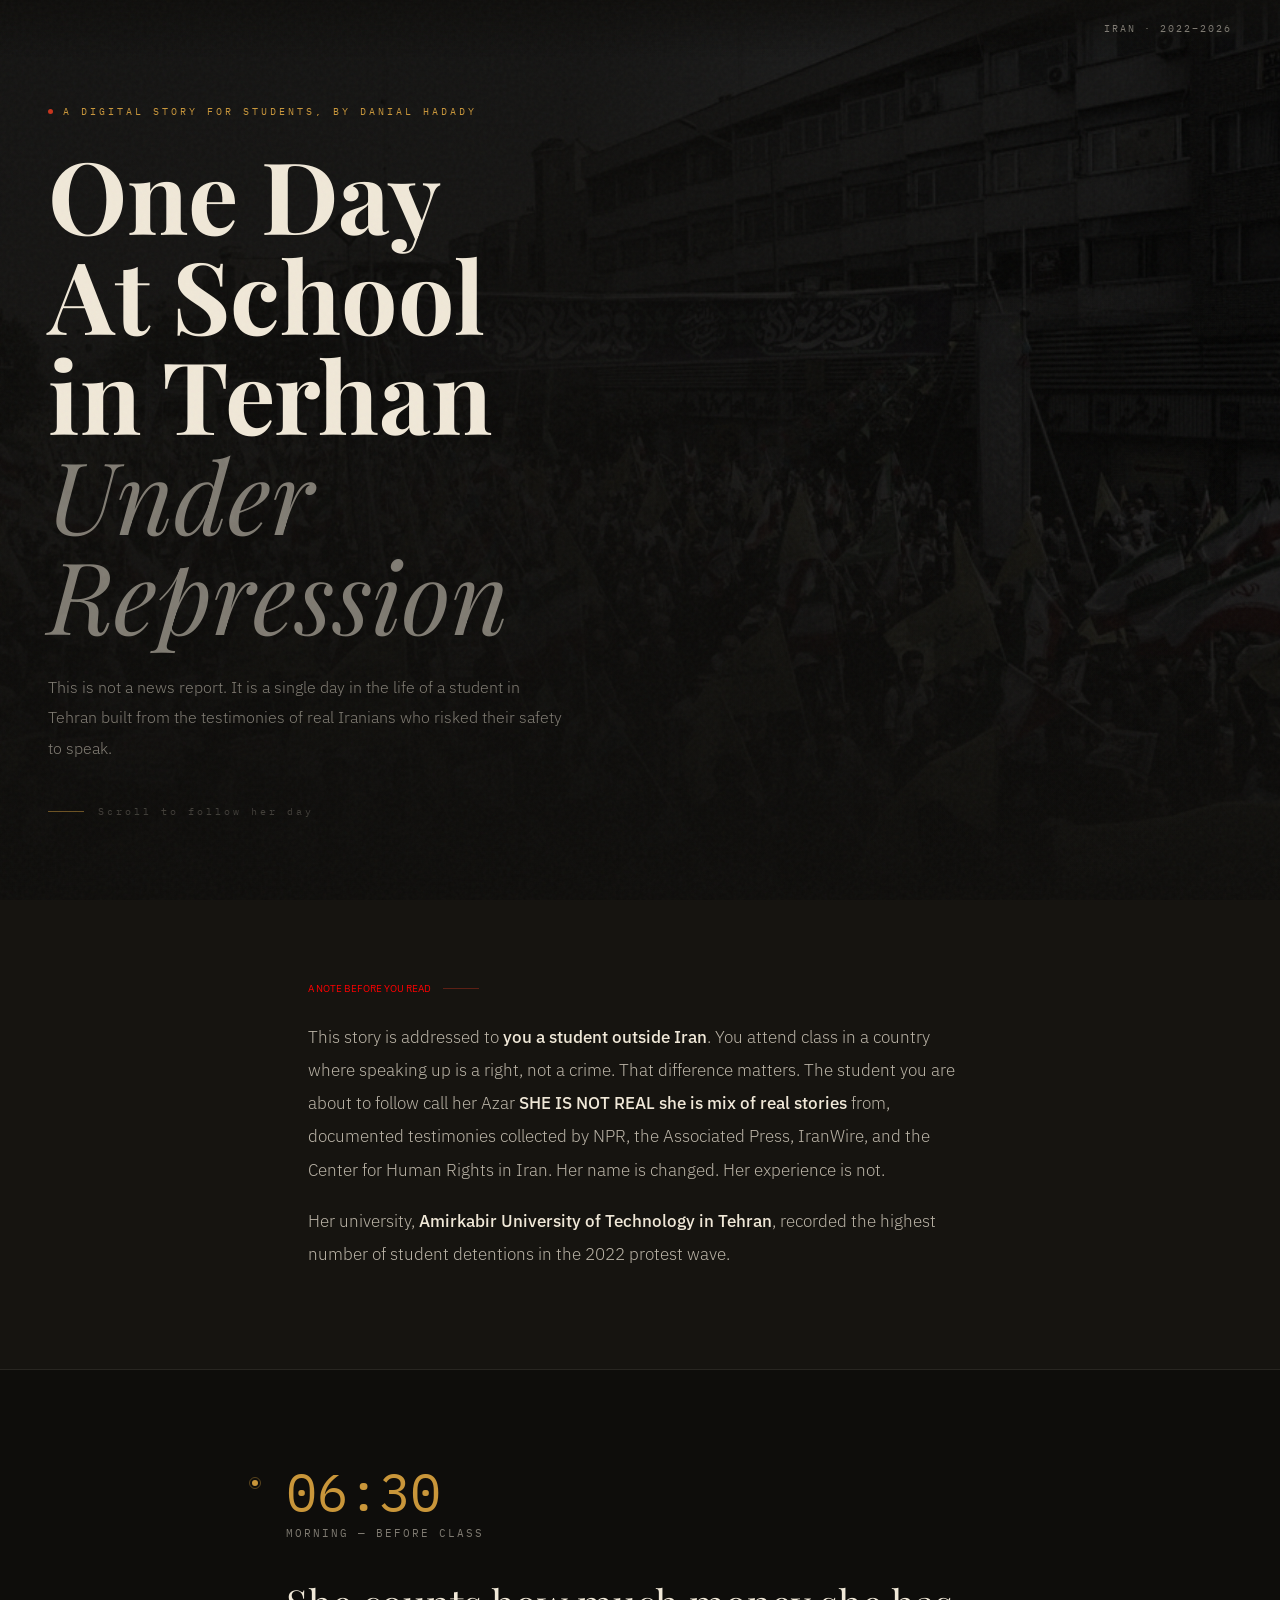
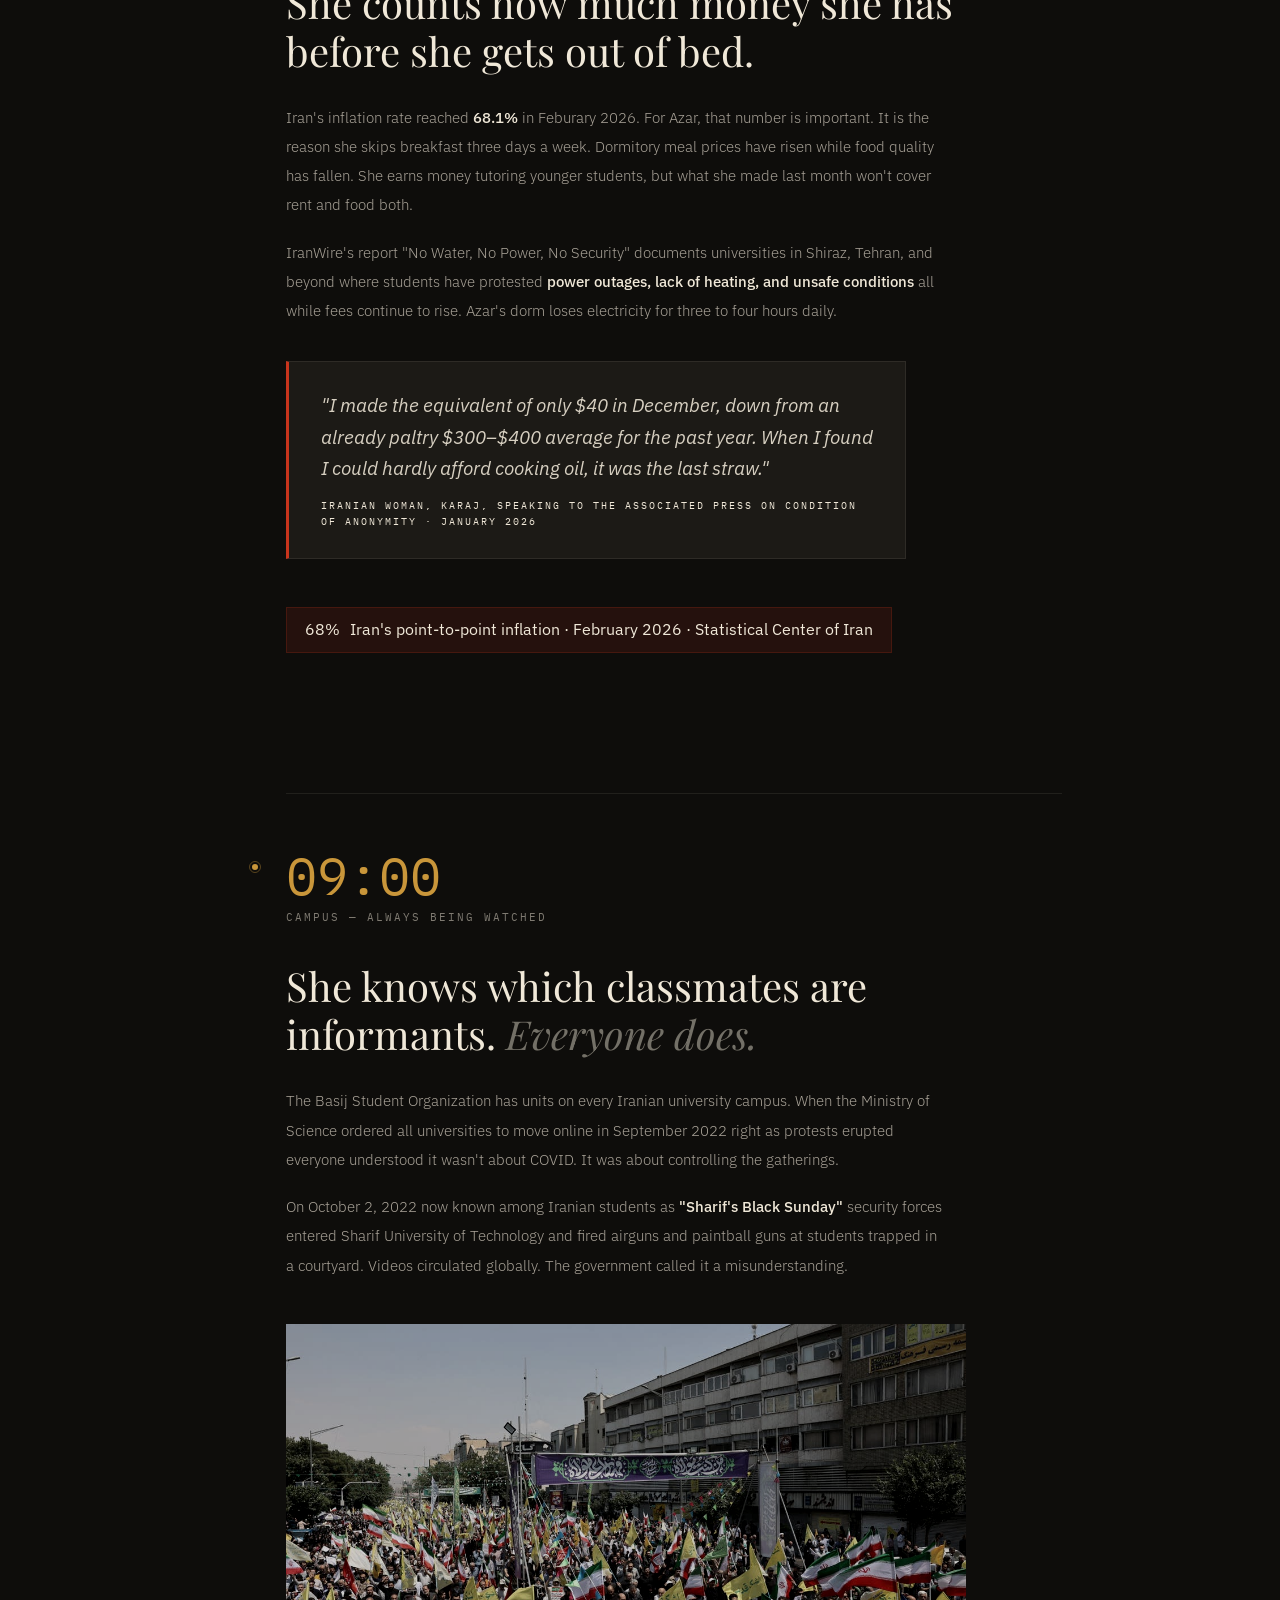
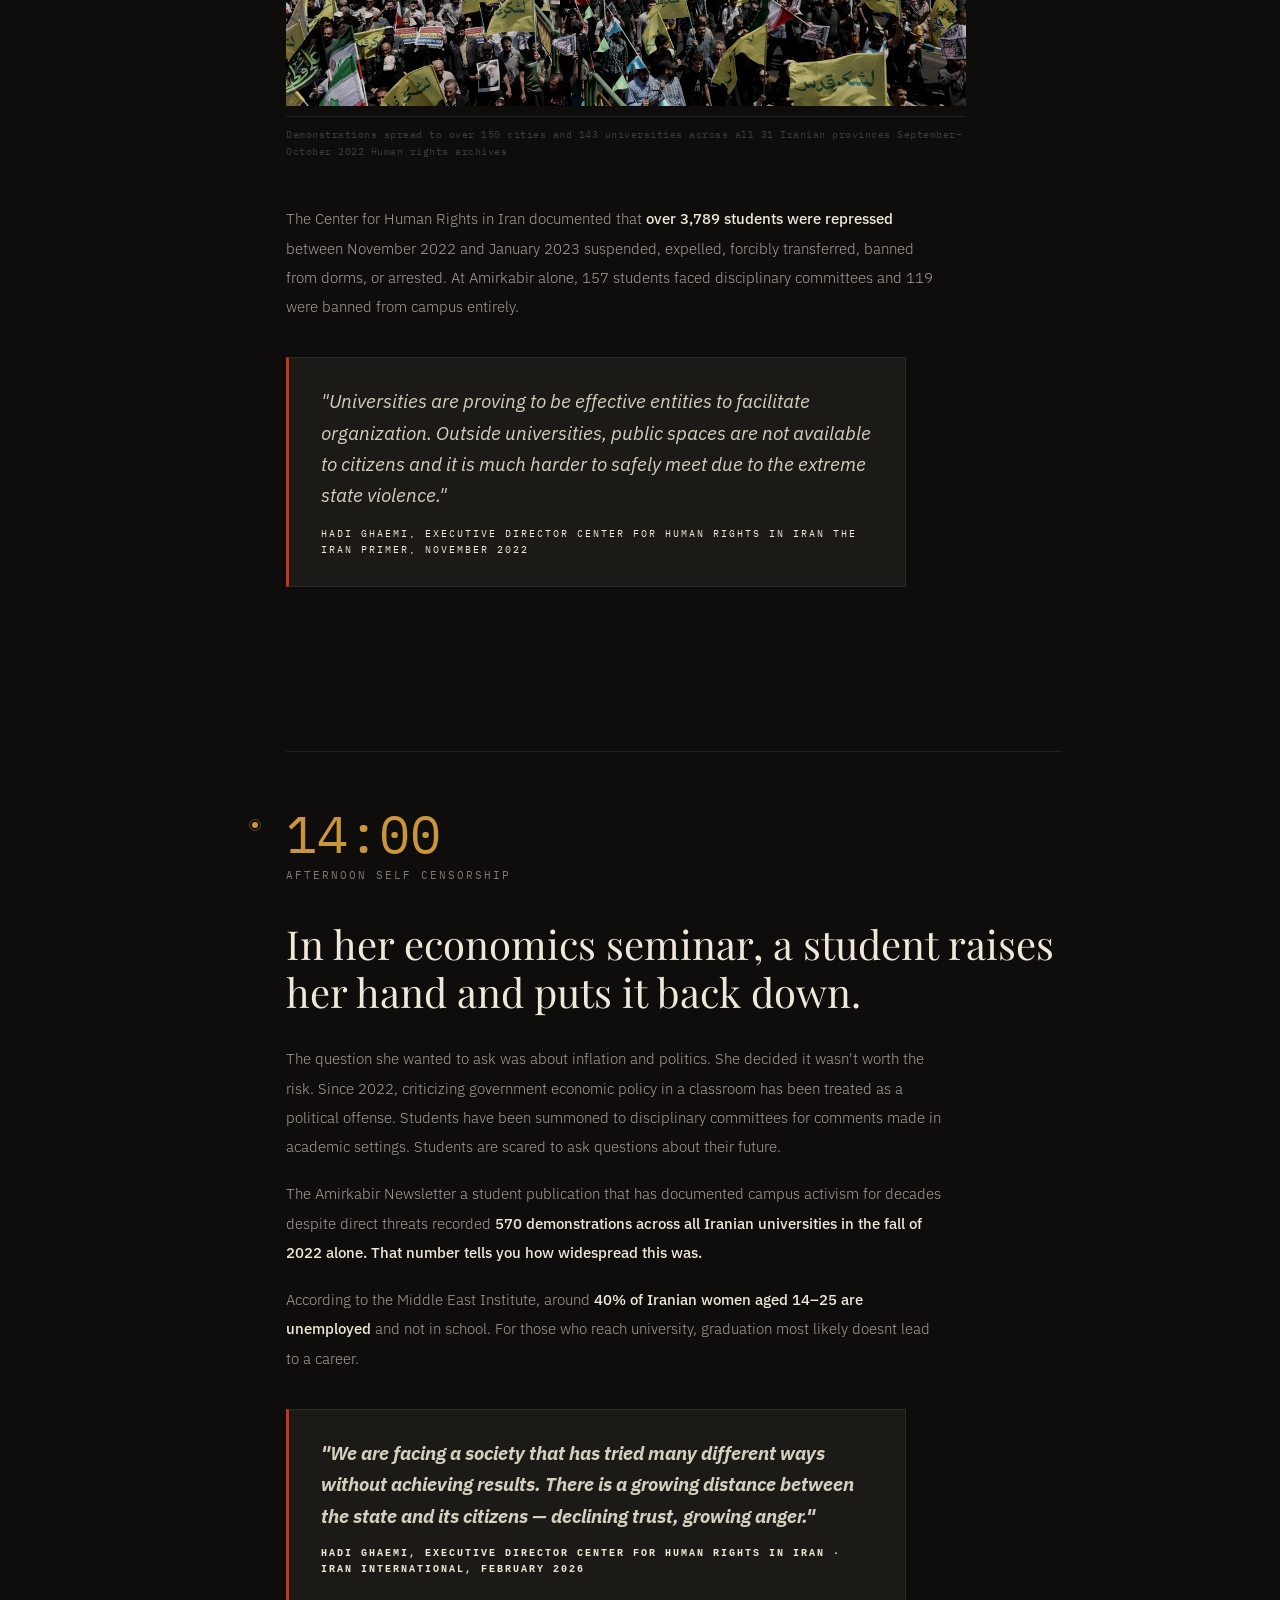
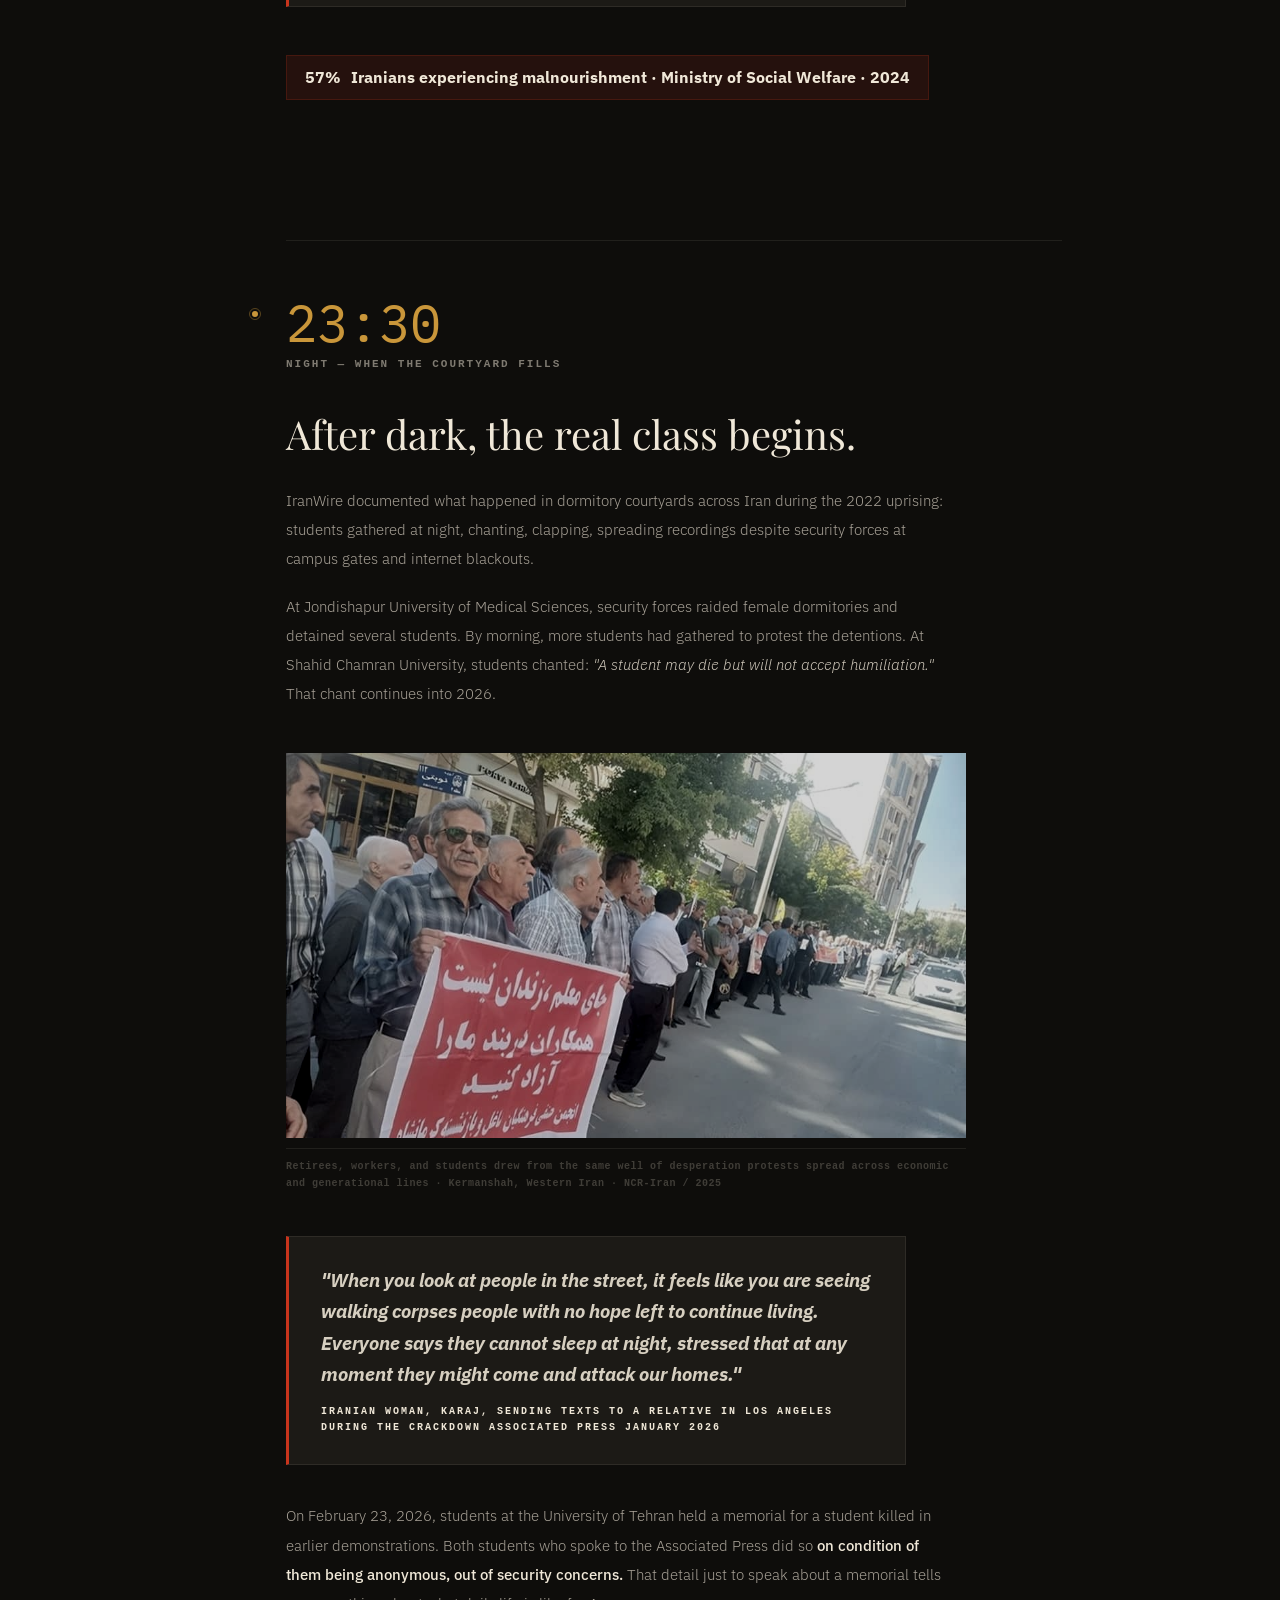
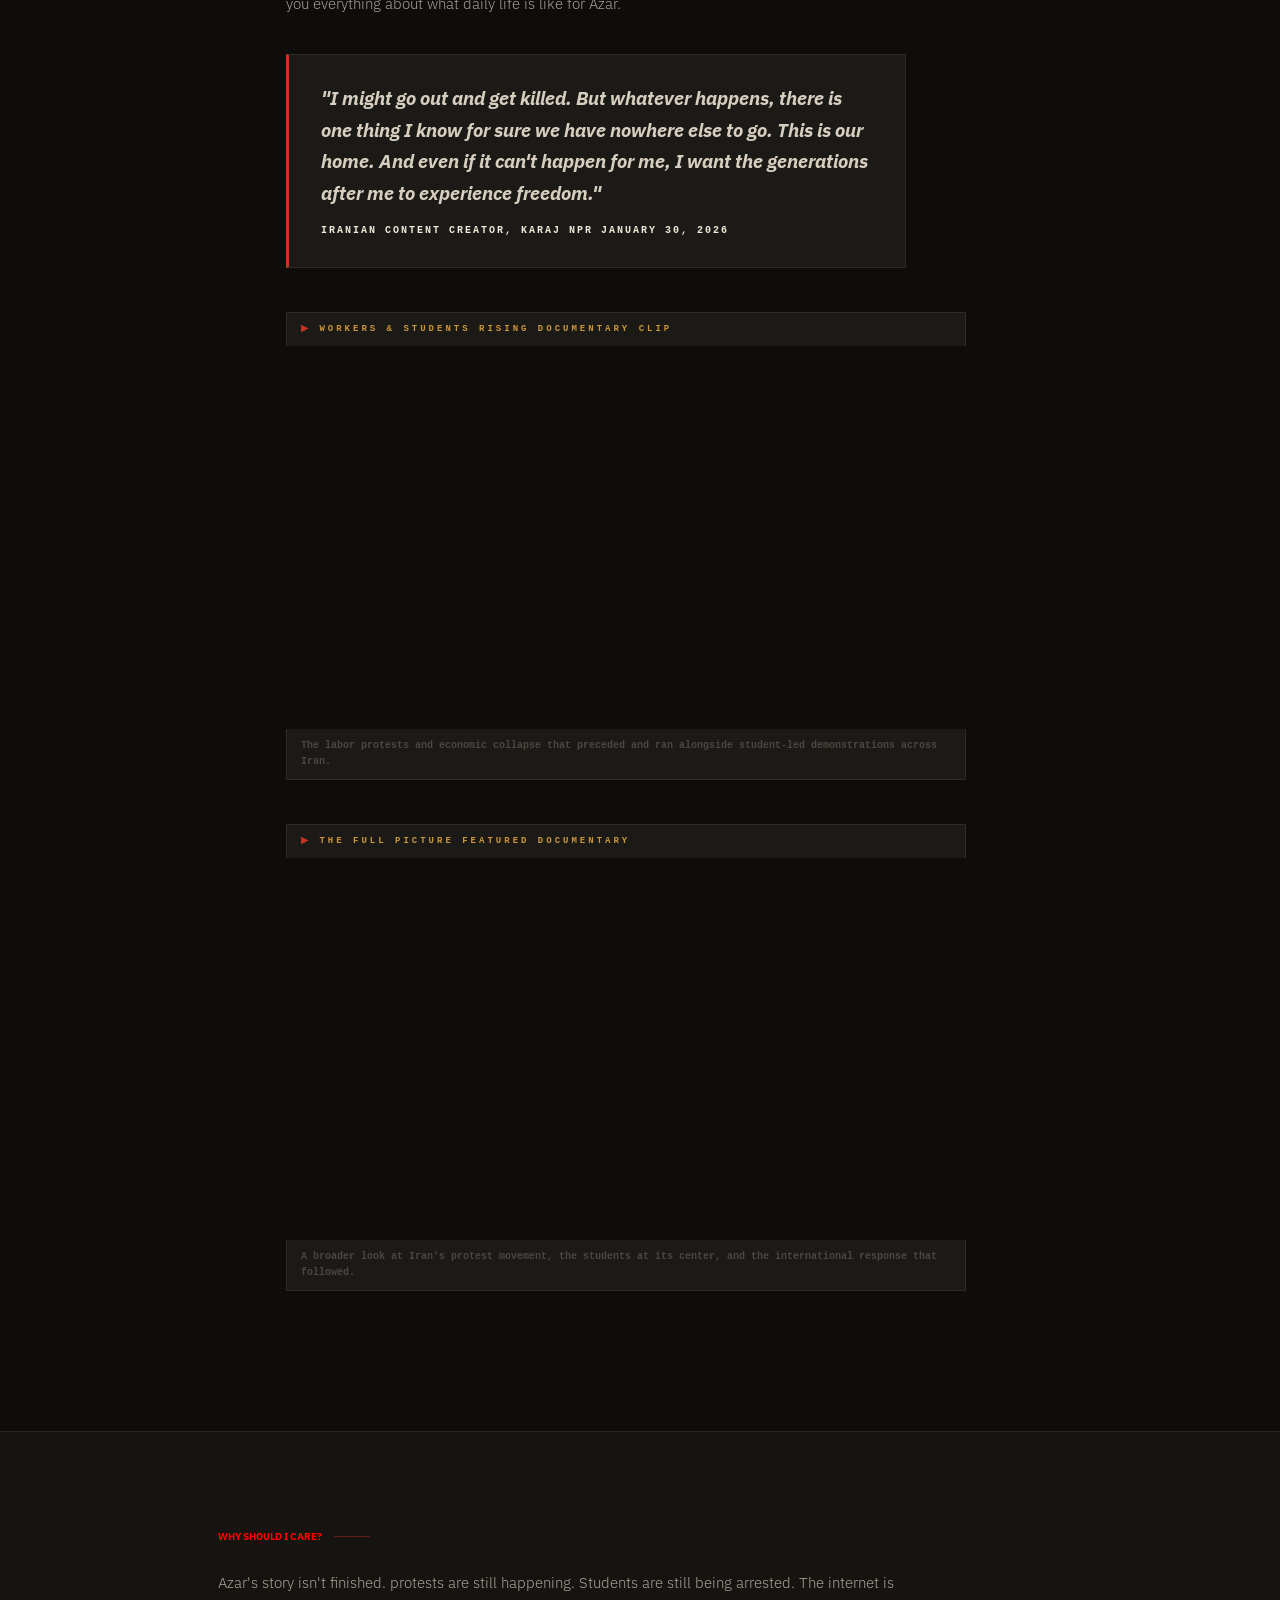
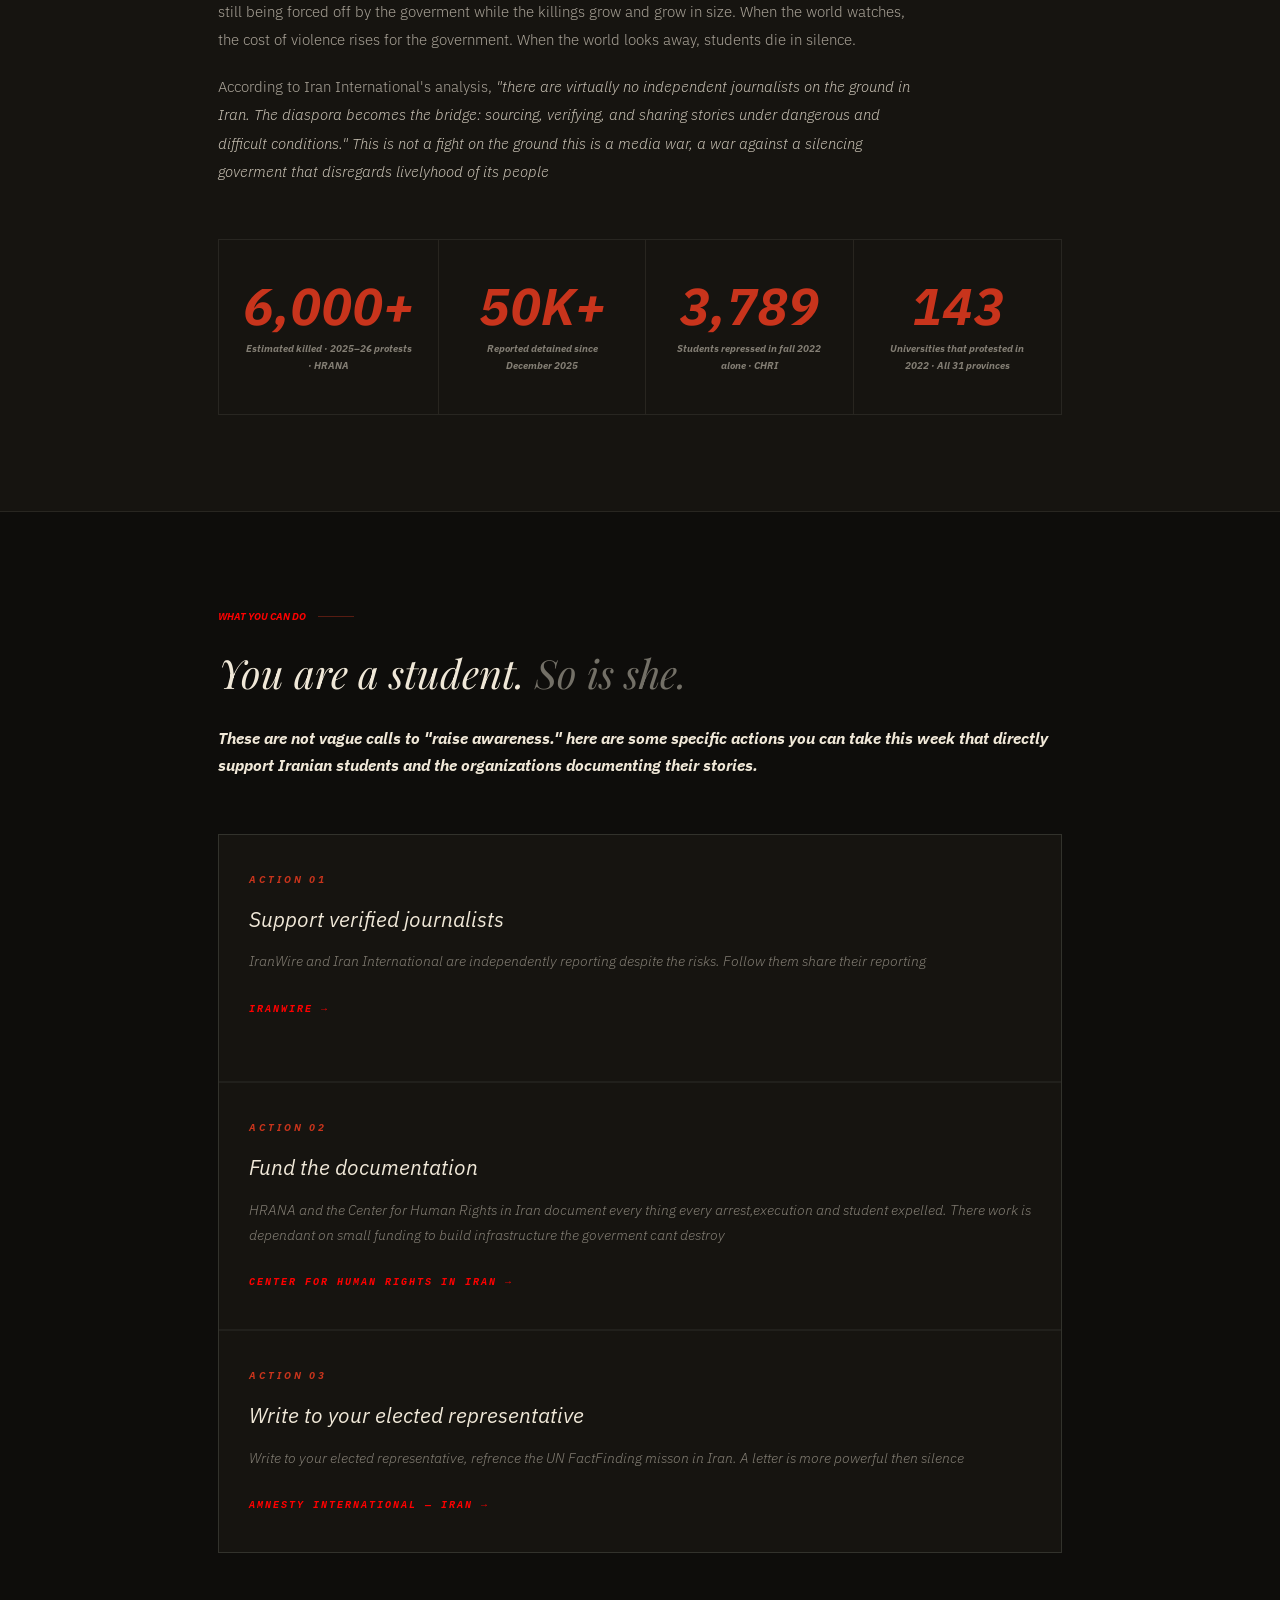
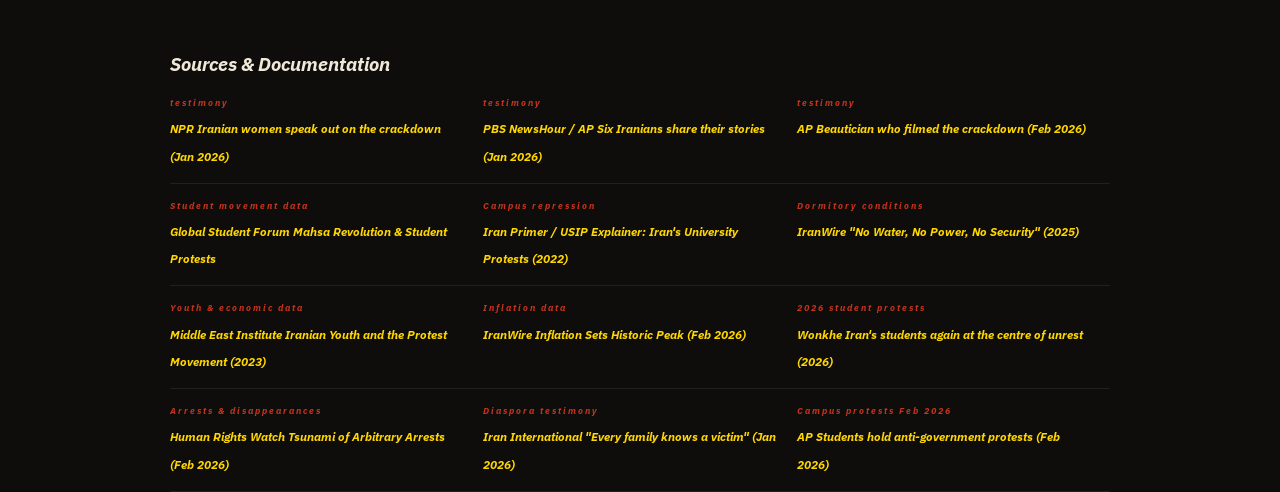
==== commit 3abd3c23: "changes" ====
--- a/index.html
+++ b/index.html
@@ -30,7 +30,7 @@
       in Terhan<br>
       <span class="h1-italic">Under Repression</span>
     </h1>
-    <p class="hero-sub">This is not a news report. It is a single day in the life of a student in Tehran built from the testimonies of real Iranians who risked their safety to speak. It could be any day. It could be today.</p>
+    <p class="hero-sub">This is not a news report. It is a single day in the life of a student in Tehran built from the testimonies of real Iranians who risked their safety to speak.</p>
     <div class="hero-scroll">
       <span class="scroll-line"></span>
       Scroll to follow her day
@@ -97,7 +97,7 @@
 
         <figure class="photo-block reveal">
           <img src="image2.jpeg" alt="Protesters marching in Iran, 2022">
-          <figcaption>Demonstrations spread to over 150 cities and 143 universities across all 31 Iranian provinces · September–October 2022 · Human rights archives</figcaption>
+          <figcaption>Demonstrations spread to over 150 cities and 143 universities across all 31 Iranian provinces  September–October 2022  Human rights archives</figcaption>
         </figure>
 
         <div class="body-text">
@@ -106,7 +106,7 @@
 
         <div class="testimony reveal">
           <blockquote>"Universities are proving to be effective entities to facilitate organization. Outside universities, public spaces are not available to citizens and it is much harder to safely meet due to the extreme state violence."</blockquote>
-          <cite>— Hadi Ghaemi, Executive Director Center for Human Rights in Iran  The Iran Primer, November 2022</cite>
+          <cite> Hadi Ghaemi, Executive Director Center for Human Rights in Iran  The Iran Primer, November 2022</cite>
         </div>
       </div>
     </div>
@@ -124,14 +124,14 @@
       <div class="chapter-content">
         <h2 class="reveal">In her economics seminar, a student raises her hand  and puts it back down.</h2>
         <div class="body-text">
-          <p class="reveal">The question she wanted to ask was about inflation and government mismanagement. She decided it wasn't worth the risk. Since 2022, criticizing government economic policy in a classroom has been treated as a political offense. Students have been summoned to disciplinary committees for comments made in academic settings.</p>
-          <p class="reveal">The Amirkabir Newsletter  a student publication that has documented campus activism for decades despite direct threats recorded <strong>570 demonstrations across all Iranian universities</strong> in the fall of 2022 alone. That number tells you how widespread this was. The silence in Azar's seminar tells you what came after.</p>
+          <p class="reveal">The question she wanted to ask was about inflation and politics. She decided it wasn't worth the risk. Since 2022, criticizing government economic policy in a classroom has been treated as a political offense. Students have been summoned to disciplinary committees for comments made in academic settings. Students are scared to ask questions about their future.</p>
+          <p class="reveal">The Amirkabir Newsletter  a student publication that has documented campus activism for decades despite direct threats recorded <strong>570 demonstrations <strong>across all Iranian universities in the fall of 2022 alone. That number tells you how widespread this was.</p>
           <p class="reveal">According to the Middle East Institute, around <strong>40% of Iranian women aged 14–25 are unemployed</strong> and not in school. For those who reach university, graduation most likely doesnt lead to a career.</p>
         </div>
 
         <div class="testimony reveal">
           <blockquote>"We are facing a society that has tried many different ways without achieving results. There is a growing distance between the state and its citizens — declining trust, growing anger."</blockquote>
-          <cite> Hadi Ghaemi, Executive Director · Center for Human Rights in Iran · Iran International, February 2026</cite>
+          <cite> Hadi Ghaemi, Executive Director Center for Human Rights in Iran · Iran International, February 2026</cite>
         </div>
 
         <div class="stat-inline reveal">
@@ -174,7 +174,7 @@
 
         <div class="testimony reveal">
           <blockquote>"I might go out and get killed. But whatever happens, there is one thing I know for sure  we have nowhere else to go. This is our home. And even if it can't happen for me, I want the generations after me to experience freedom."</blockquote>
-          <cite>Iranian content creator, Karaj · NPR · January 30, 2026</cite>
+          <cite>Iranian content creator, Karaj  NPR  January 30, 2026</cite>
         </div>
 
         <div class="video-block reveal">
@@ -198,7 +198,7 @@
 <section id="stakes">
   <div class="stakes-inner">
     <div class="section-tag reveal">Why Should I care?</div>
-    <p class="stakes-p reveal">Azar's story isn't finished. protests are still happening. Students are still being arrested. The internet is still being shut off when the killing intensifies.  When the world watches, the cost of violence rises for the government. When the world looks away, students die in silence.</p>
+    <p class="stakes-p reveal">Azar's story isn't finished. protests are still happening. Students are still being arrested. The internet is still being forced off by the goverment while the killings grow and grow in size.  When the world watches, the cost of violence rises for the government. When the world looks away, students die in silence.</p>
     <p class="stakes-p reveal">According to Iran International's analysis, <em>"there are virtually no independent journalists on the ground in Iran. The diaspora becomes the bridge: sourcing, verifying, and sharing stories under dangerous and difficult conditions." This is not a fight on the ground this is a media war, a war against a silencing goverment that disregards livelyhood of its people </p>
 
     <div class="stakes-grid reveal">
--- a/styles.css
+++ b/styles.css
@@ -179,11 +179,10 @@
     max-width: 620px; position: relative;
   }
   .testimony::before {
-    content: '"'; font-family: 'Playfair Display', serif;
     font-size: 72px; opacity: 0.13;
     position: absolute; top: -8px; left: 18px; line-height: 1;
   }
-  .testimony blockquote { font-family: 'Playfair Display', serif; font-size: clamp(15px, 2vw, 19px); font-style: italic; line-height: 1.65; color: rgba(240,232,216,0.88); }
+  .testimony blockquote {  font-size: clamp(15px, 2vw, 19px); font-style: italic; line-height: 1.65; color: rgba(240,232,216,0.88); }
   .testimony cite { display: block; margin-top: 14px; font-size: 10px; letter-spacing: 2px; text-transform: uppercase; font-style: normal; font-family: 'IBM Plex Mono', monospace; line-height: 1.6; }
 
   .stat-inline {
@@ -226,8 +225,8 @@
   
   .action-grid { display: grid; grid-template-rows: 1fr 1fr; gap: 2px; background: var(--border); border: 1px solid var(--border); }
   .action-card { background: var(--surface); padding: 36px 30px; }
-  .action-num { font-family: 'IBM Plex Mono', monospace; font-size: 10px; letter-spacing: 3px; color: var(--red); margin-bottom: 14px; display: block; }
-  .action-card h3 { font-family: 'Playfair Display', serif; font-size: 21px; font-weight: 400; margin-bottom: 12px; }
+  .action-num { font-size: 10px; letter-spacing: 3px; color: var(--red); margin-bottom: 14px; display: block; }
+  .action-card h3 {  font-size: 21px; font-weight: 400; margin-bottom: 12px; }
   .action-card p { font-size: 14px; color: var(--muted); line-height: 1.8; font-weight: 300; margin-bottom: 18px; }
   .action-link { color: red;display: inline-block; font-family: 'IBM Plex Mono', monospace; font-size: 10px; letter-spacing: 2px; text-transform: uppercase;  text-decoration: none; padding-bottom: 2px; transition: color 0.2s, }
   .action-link:hover { color: var(--text); border-color: rgba(240,232,216,0.5); }
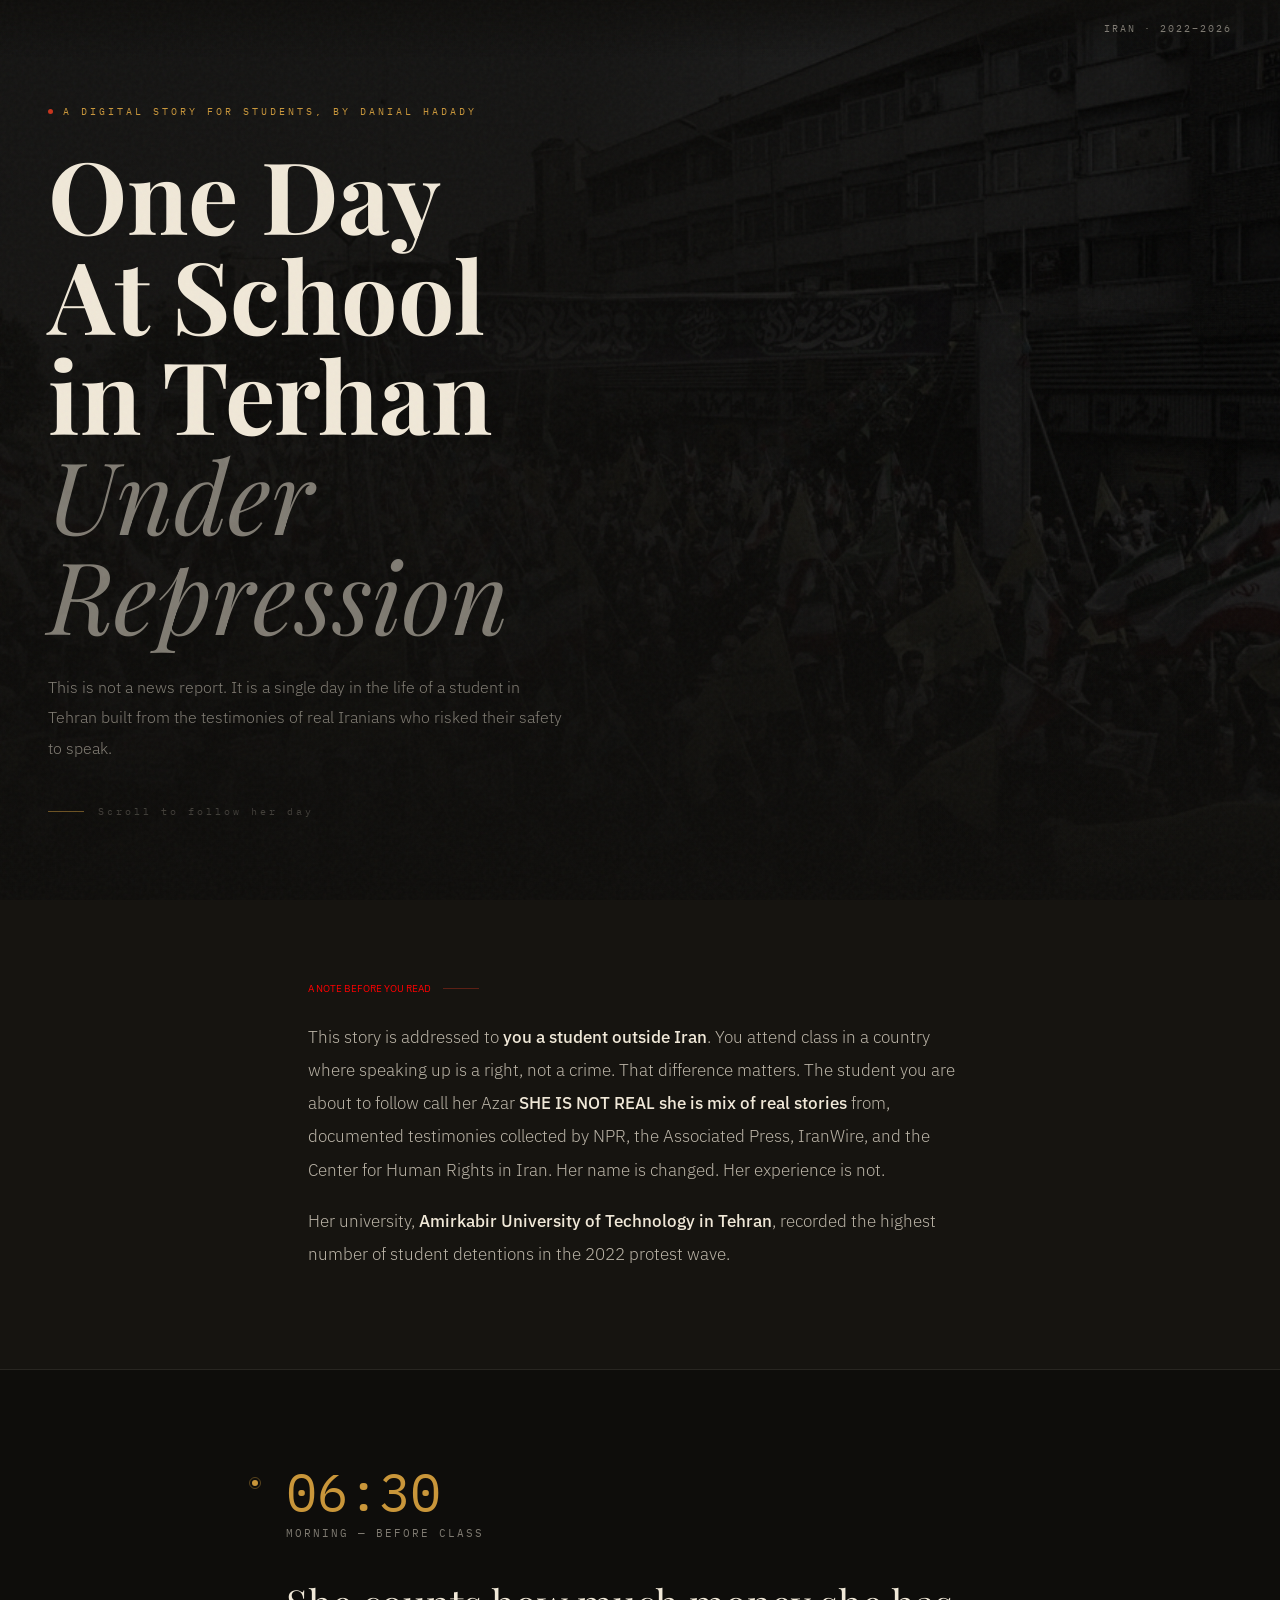
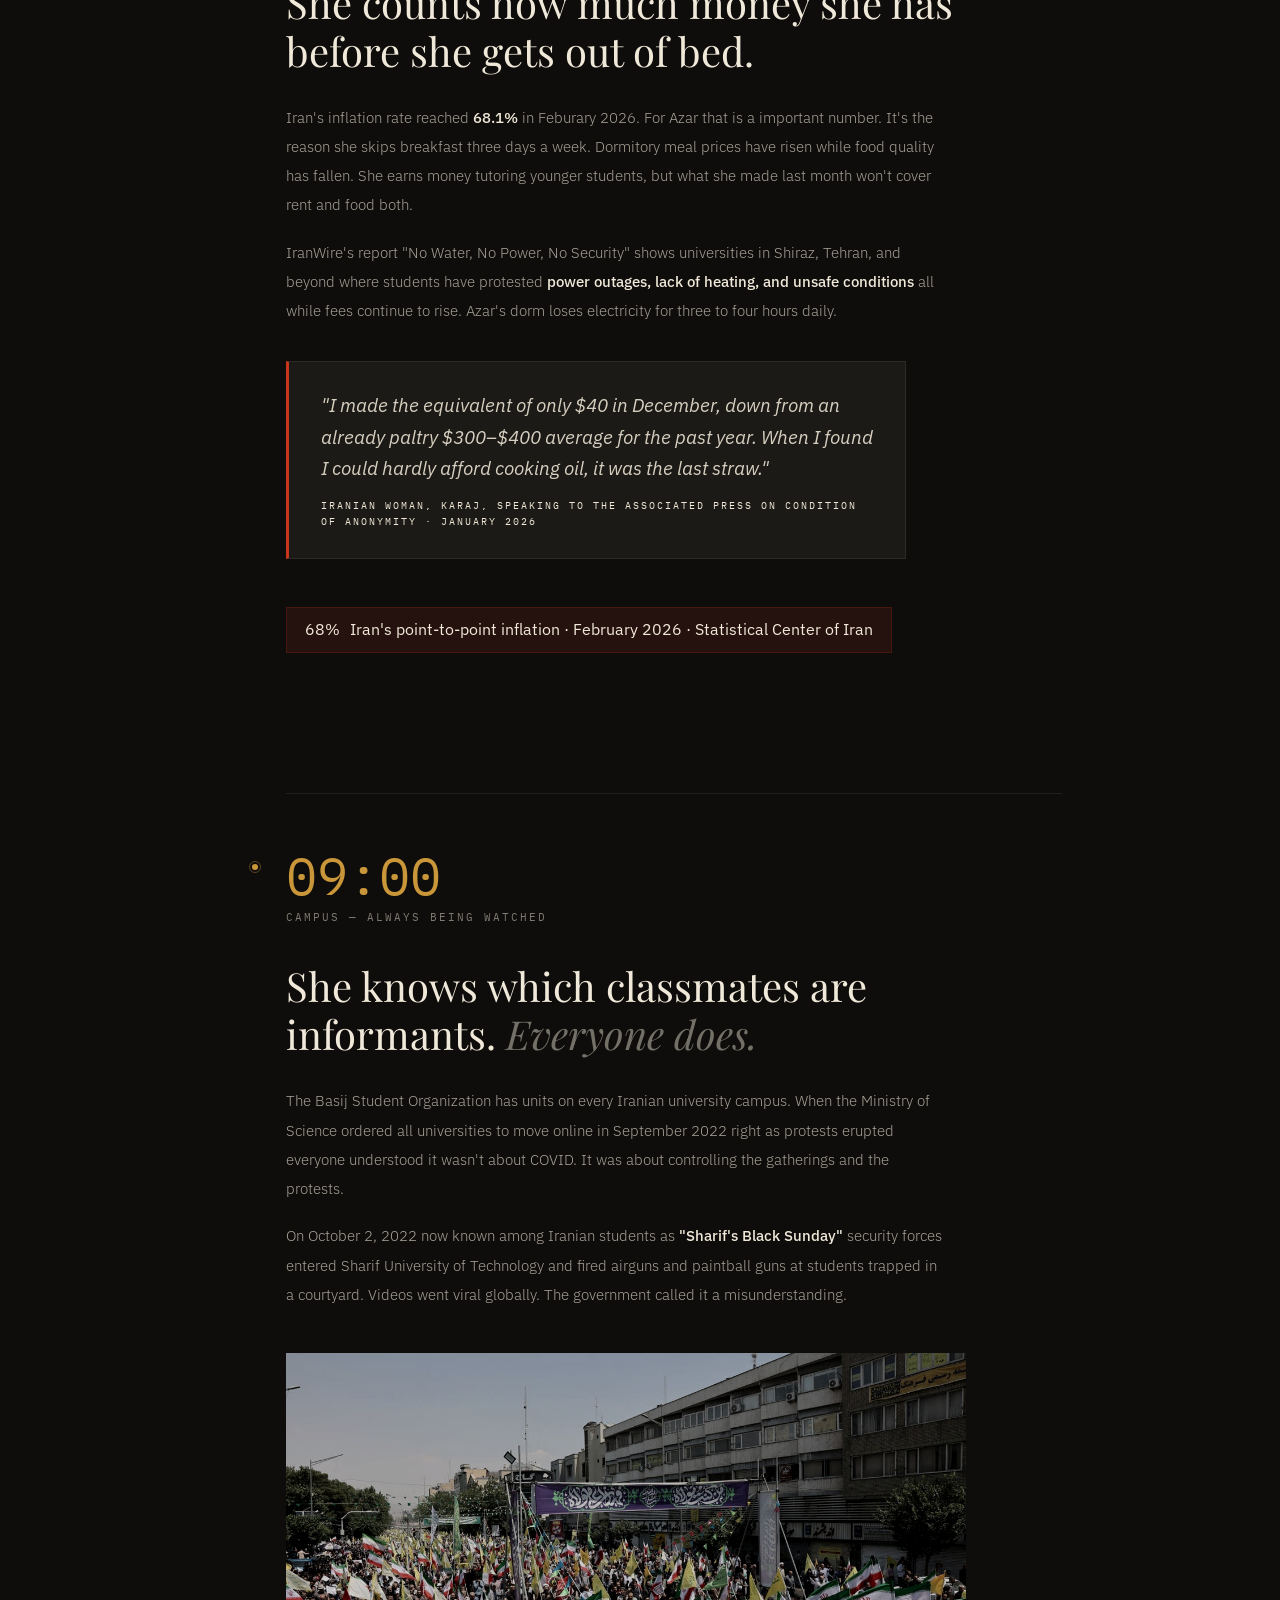
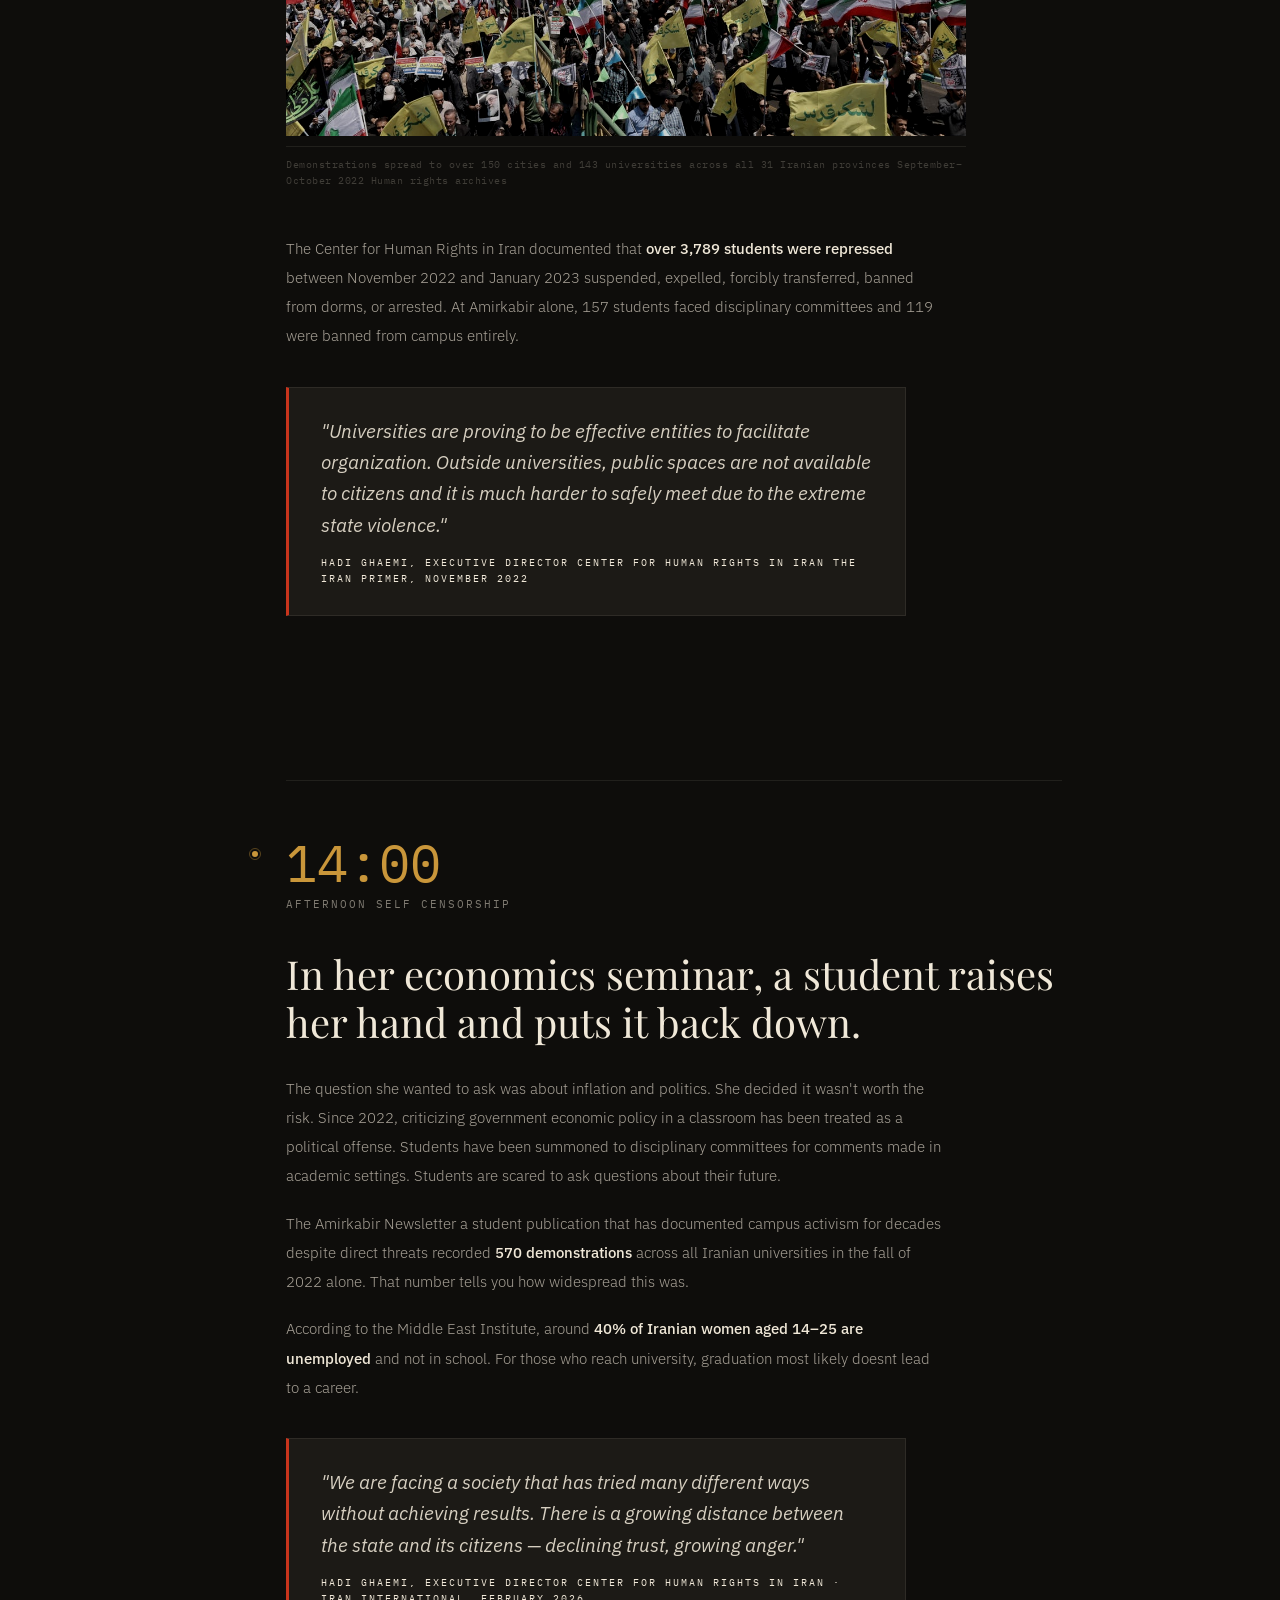
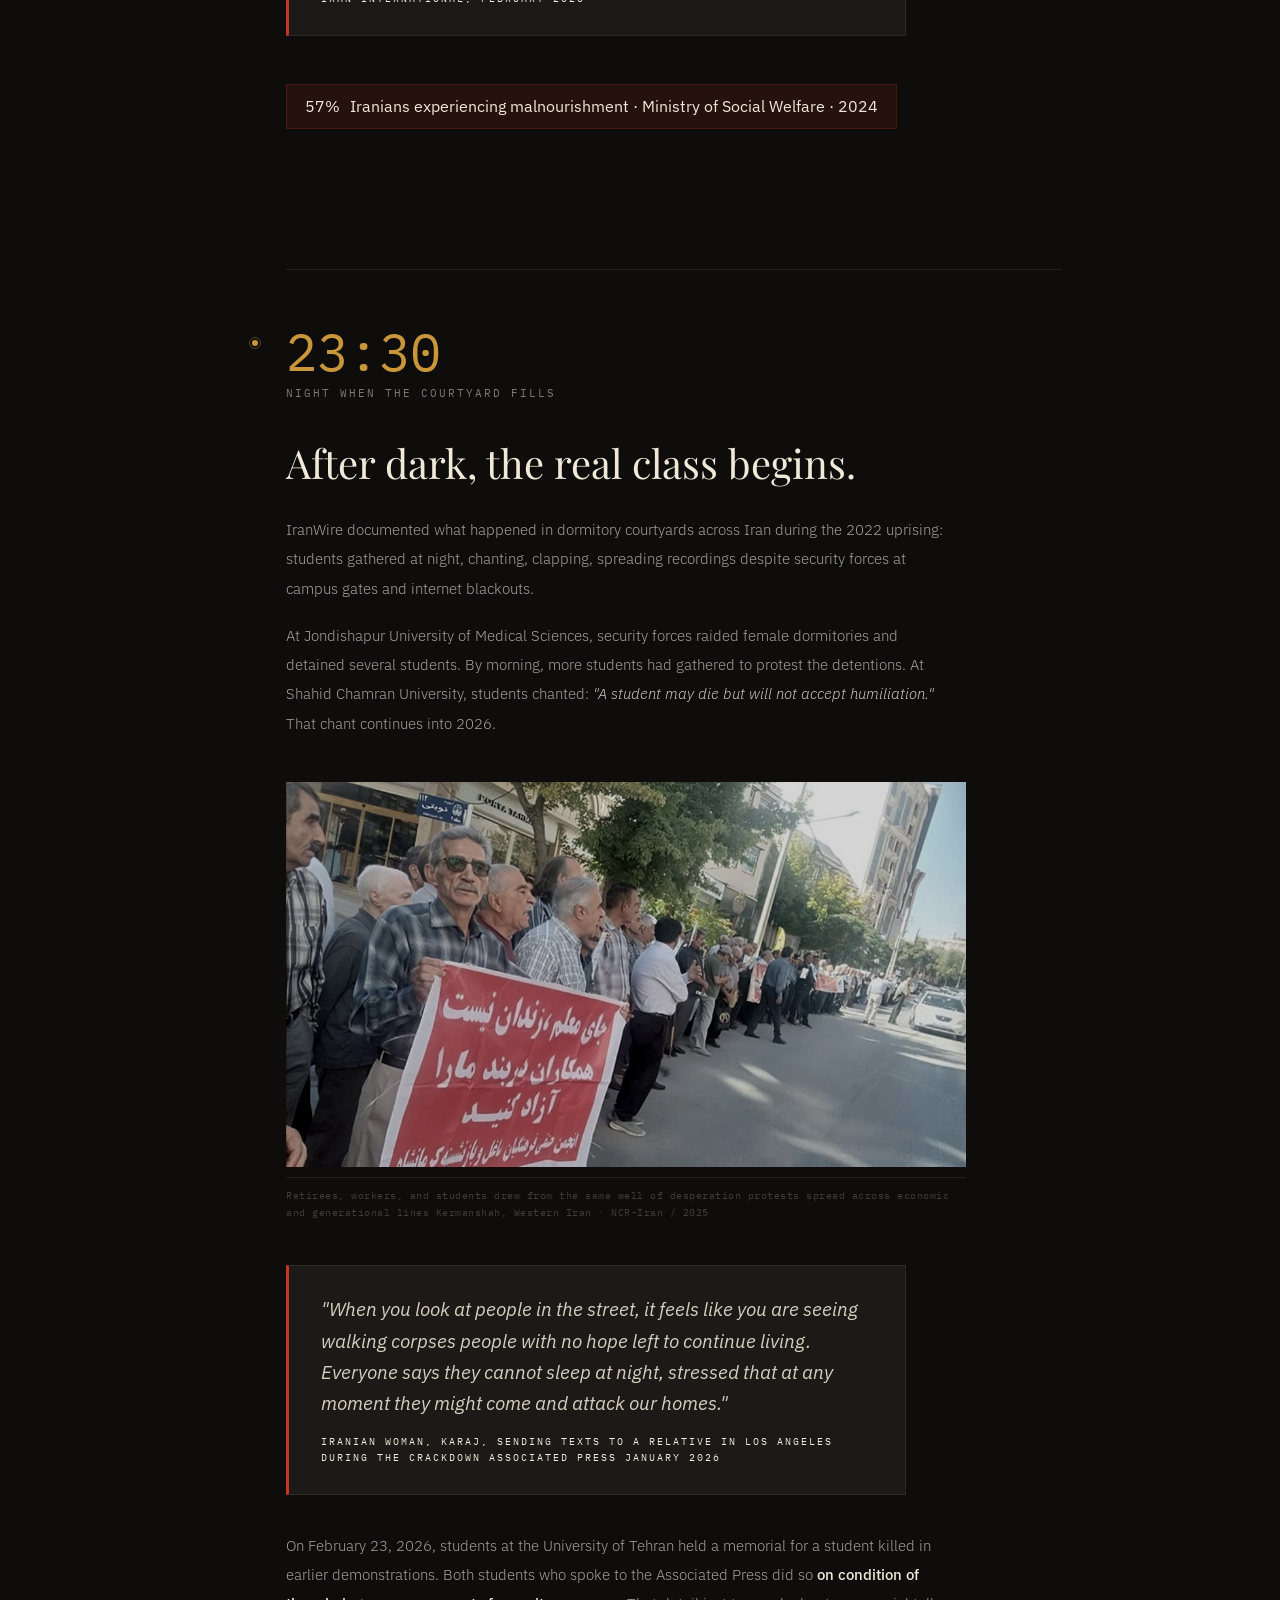
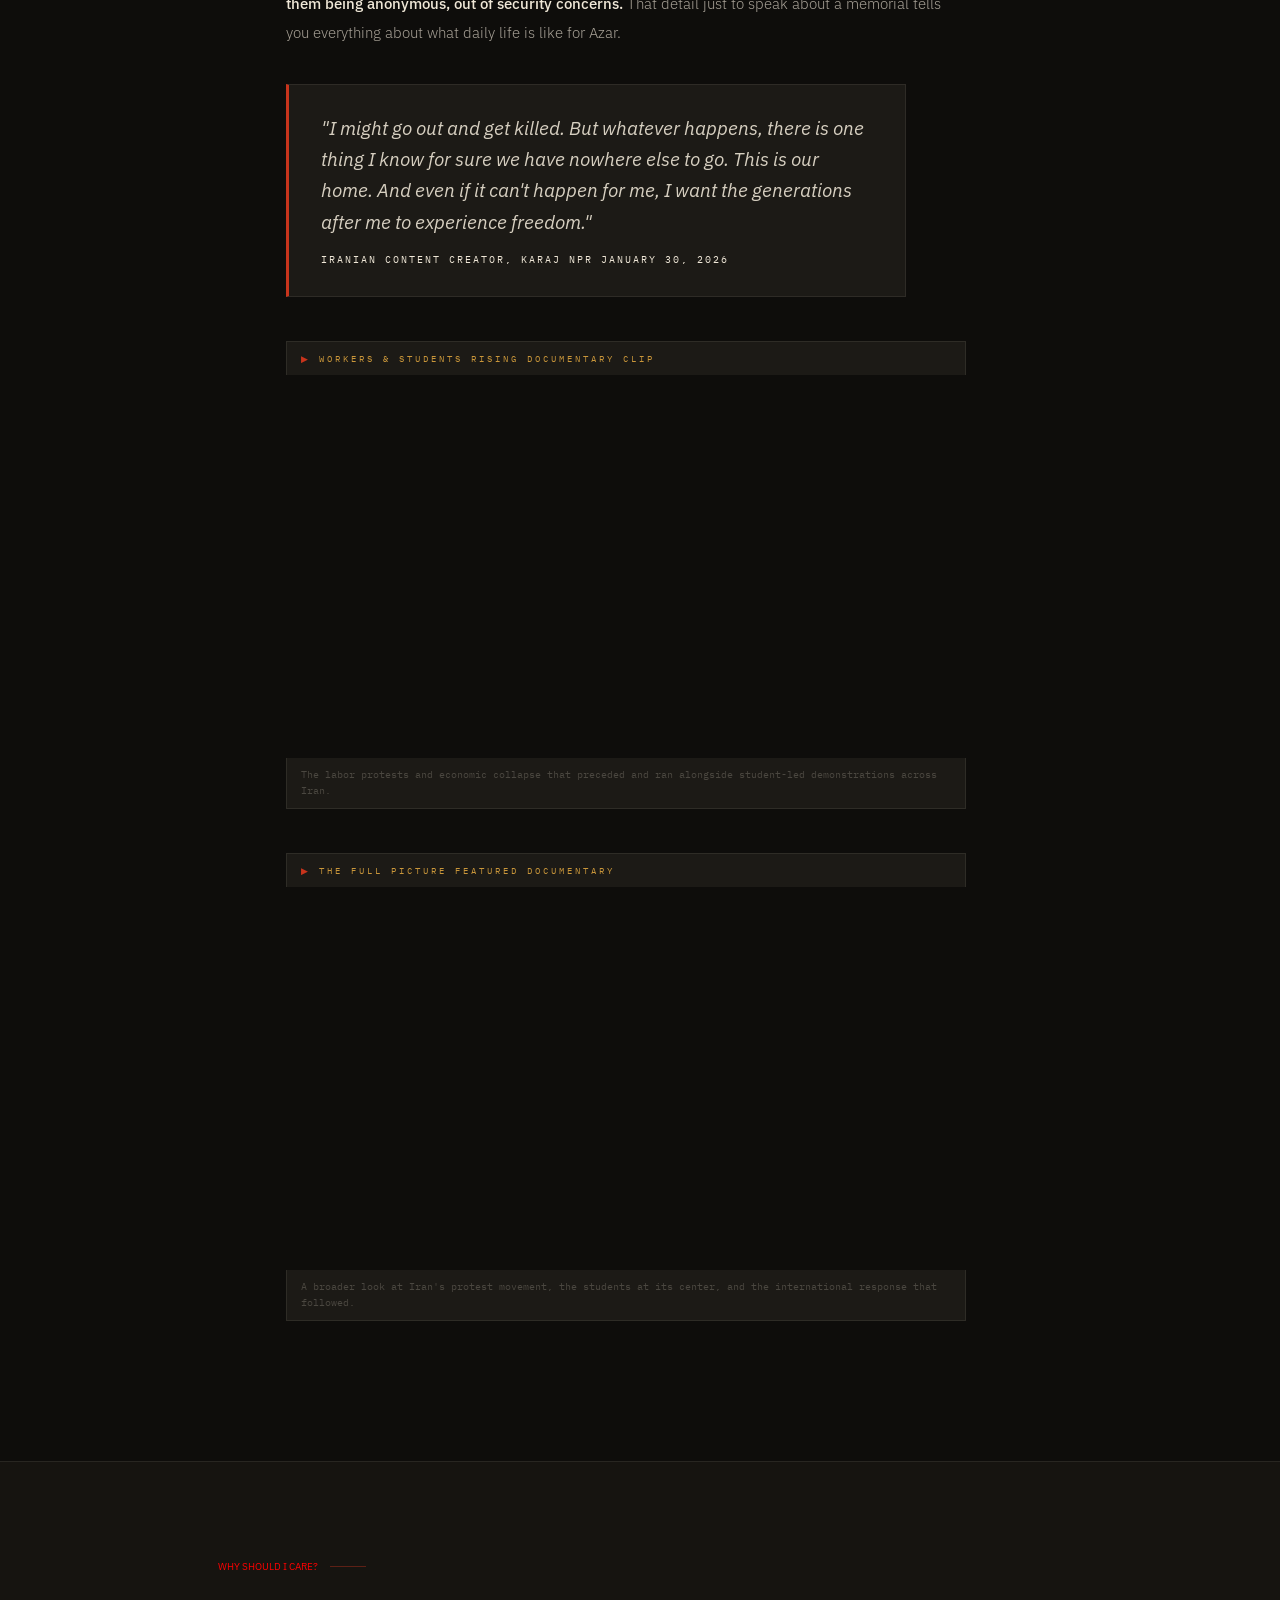
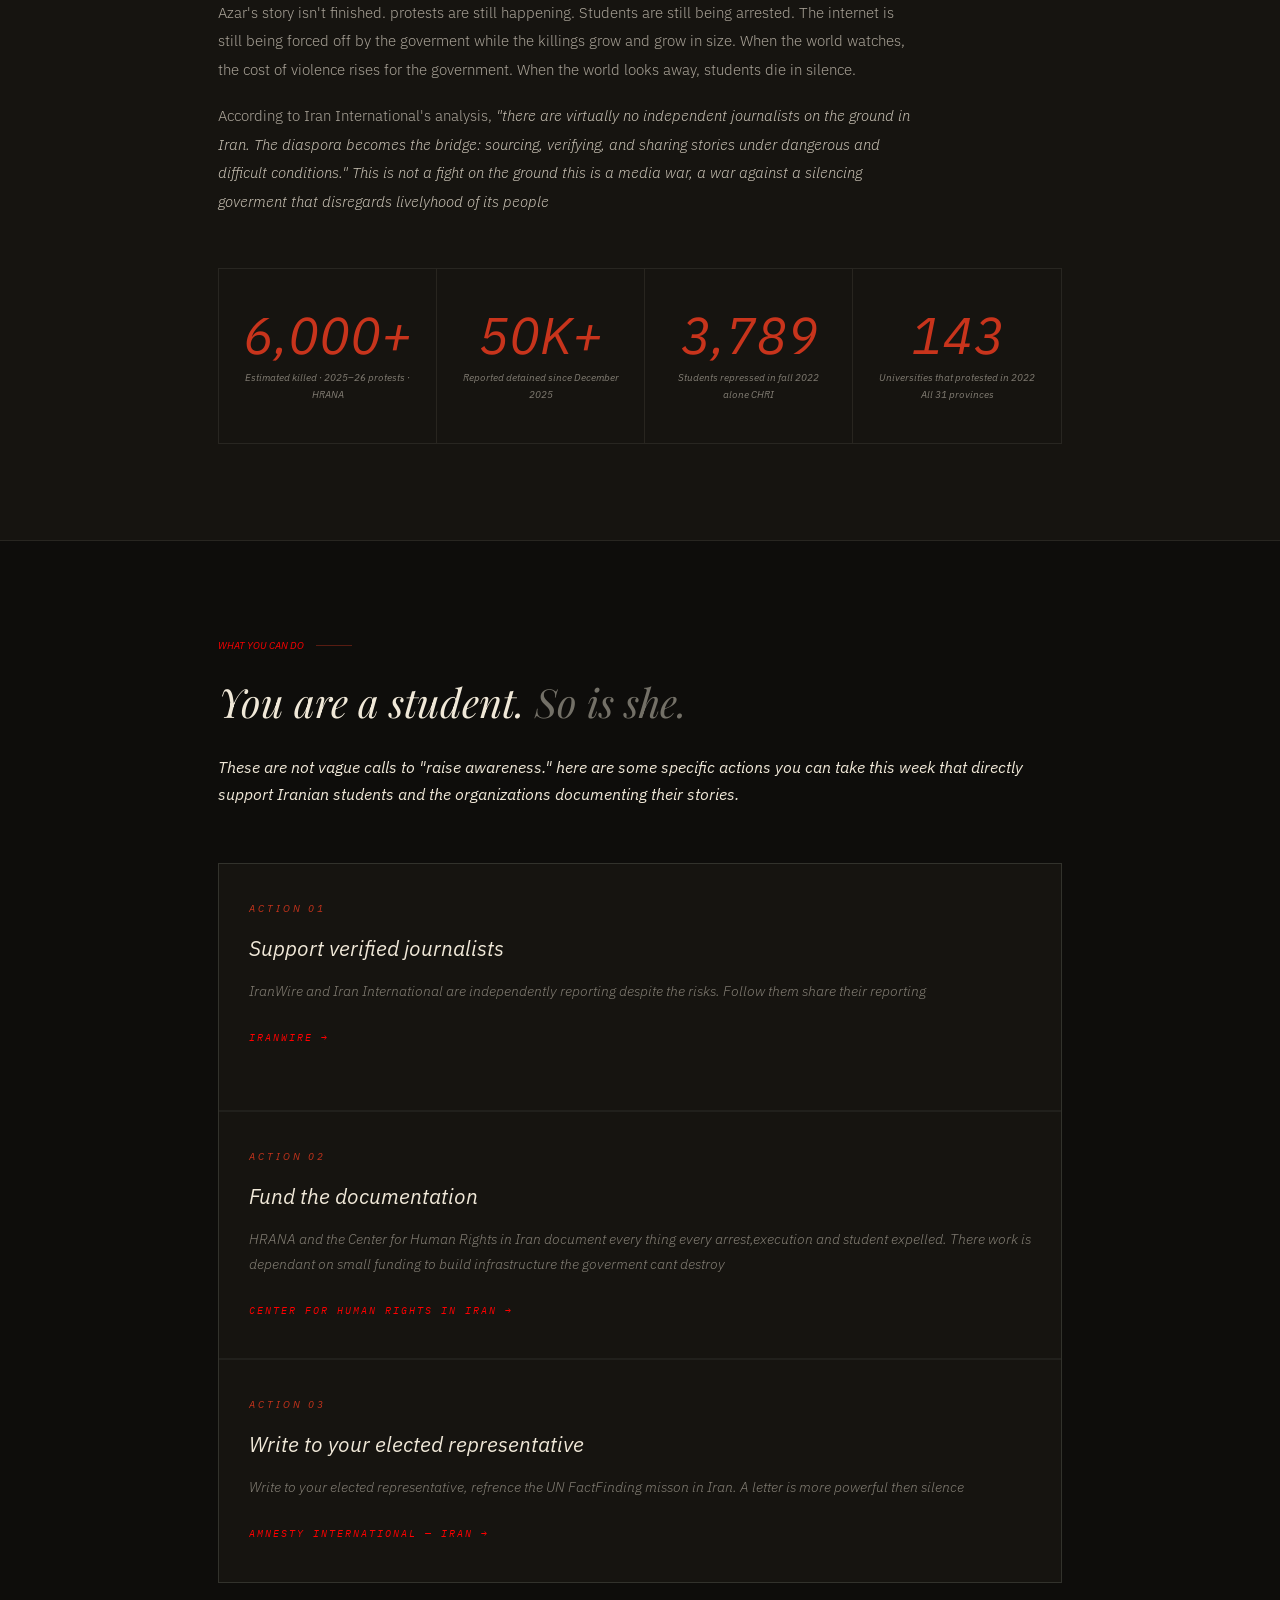
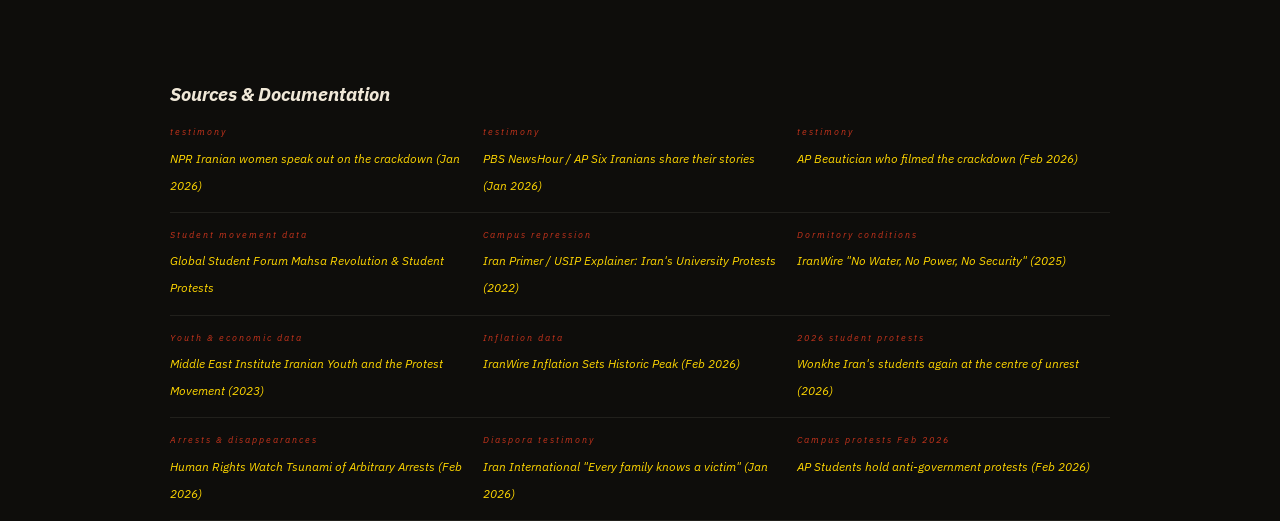
==== commit 0c8892a4: "fixes" ====
--- a/index.html
+++ b/index.html
@@ -62,8 +62,8 @@
       <div class="chapter-content">
         <h2 class="reveal">She counts how much money she has before she gets out of bed.</h2>
         <div class="body-text">
-          <p class="reveal">Iran's inflation rate reached <strong>68.1%</strong> in Feburary 2026. For Azar, that number is important. It is the reason she skips breakfast three days a week. Dormitory meal prices have risen while food quality has fallen. She earns money tutoring younger students, but what she made last month won't cover rent and food both.</p>
-          <p class="reveal">IranWire's report "No Water, No Power, No Security" documents universities in Shiraz, Tehran, and beyond where students have protested <strong>power outages, lack of heating, and unsafe conditions</strong> all while fees continue to rise. Azar's dorm loses electricity for three to four hours daily.</p>
+          <p class="reveal">Iran's inflation rate reached <strong>68.1%</strong> in Feburary 2026. For Azar that is a important number. It's the reason she skips breakfast three days a week. Dormitory meal prices have risen while food quality has fallen. She earns money tutoring younger students, but what she made last month won't cover rent and food both.</p>
+          <p class="reveal">IranWire's report "No Water, No Power, No Security" shows universities in Shiraz, Tehran, and beyond where students have protested <strong>power outages, lack of heating, and unsafe conditions</strong> all while fees continue to rise. Azar's dorm loses electricity for three to four hours daily.</p>
         </div>
 
         <div class="testimony reveal">
@@ -91,8 +91,8 @@
       <div class="chapter-content">
         <h2 class="reveal">She knows which classmates are informants. <em>Everyone does.</em></h2>
         <div class="body-text">
-          <p class="reveal">The Basij Student Organization has units on every Iranian university campus. When the Ministry of Science ordered all universities to move online in September 2022 right as protests erupted  everyone understood it wasn't about COVID. It was about controlling the gatherings.</p>
-          <p class="reveal">On October 2, 2022  now known among Iranian students as <strong>"Sharif's Black Sunday"</strong> security forces entered Sharif University of Technology and fired airguns and paintball guns at students trapped in a courtyard. Videos circulated globally. The government called it a misunderstanding.</p>
+          <p class="reveal">The Basij Student Organization has units on every Iranian university campus. When the Ministry of Science ordered all universities to move online in September 2022 right as protests erupted  everyone understood it wasn't about COVID. It was about controlling the gatherings and the protests.</p>
+          <p class="reveal">On October 2, 2022  now known among Iranian students as <strong>"Sharif's Black Sunday"</strong> security forces entered Sharif University of Technology and fired airguns and paintball guns at students trapped in a courtyard. Videos went viral globally. The government called it a misunderstanding.</p>
         </div>
 
         <figure class="photo-block reveal">
@@ -125,7 +125,7 @@
         <h2 class="reveal">In her economics seminar, a student raises her hand  and puts it back down.</h2>
         <div class="body-text">
           <p class="reveal">The question she wanted to ask was about inflation and politics. She decided it wasn't worth the risk. Since 2022, criticizing government economic policy in a classroom has been treated as a political offense. Students have been summoned to disciplinary committees for comments made in academic settings. Students are scared to ask questions about their future.</p>
-          <p class="reveal">The Amirkabir Newsletter  a student publication that has documented campus activism for decades despite direct threats recorded <strong>570 demonstrations <strong>across all Iranian universities in the fall of 2022 alone. That number tells you how widespread this was.</p>
+          <p class="reveal">The Amirkabir Newsletter  a student publication that has documented campus activism for decades despite direct threats recorded <strong>570 demonstrations </strong>across all Iranian universities in the fall of 2022 alone. That number tells you how widespread this was.</p>
           <p class="reveal">According to the Middle East Institute, around <strong>40% of Iranian women aged 14–25 are unemployed</strong> and not in school. For those who reach university, graduation most likely doesnt lead to a career.</p>
         </div>
 
@@ -148,7 +148,7 @@
       <div class="time-marker reveal">
         <div>
           <div class="time-clock">23:30</div>
-          <div class="time-label">Night — When the Courtyard Fills</div>
+          <div class="time-label">Night When the Courtyard Fills</div>
         </div>
       </div>
       <div class="chapter-content">
@@ -160,7 +160,7 @@
 
         <figure class="photo-block reveal">
           <img src="image1.jpeg" alt="Workers and protesters rallying in Iran, 2025">
-          <figcaption>Retirees, workers, and students drew from the same well of desperation  protests spread across economic and generational lines · Kermanshah, Western Iran · NCR-Iran / 2025</figcaption>
+          <figcaption>Retirees, workers, and students drew from the same well of desperation  protests spread across economic and generational lines Kermanshah, Western Iran · NCR-Iran / 2025</figcaption>
         </figure>
 
         <div class="testimony reveal">
@@ -212,11 +212,11 @@
       </div>
       <div class="stakes-stat">
         <span class="s-n">3,789</span>
-        <span class="s-l">Students repressed in fall 2022 alone · CHRI</span>
+        <span class="s-l">Students repressed in fall 2022 alone  CHRI</span>
       </div>
       <div class="stakes-stat">
         <span class="s-n">143</span>
-        <span class="s-l">Universities that protested in 2022 · All 31 provinces</span>
+        <span class="s-l">Universities that protested in 2022 All 31 provinces</span>
       </div>
     </div>
   </div>
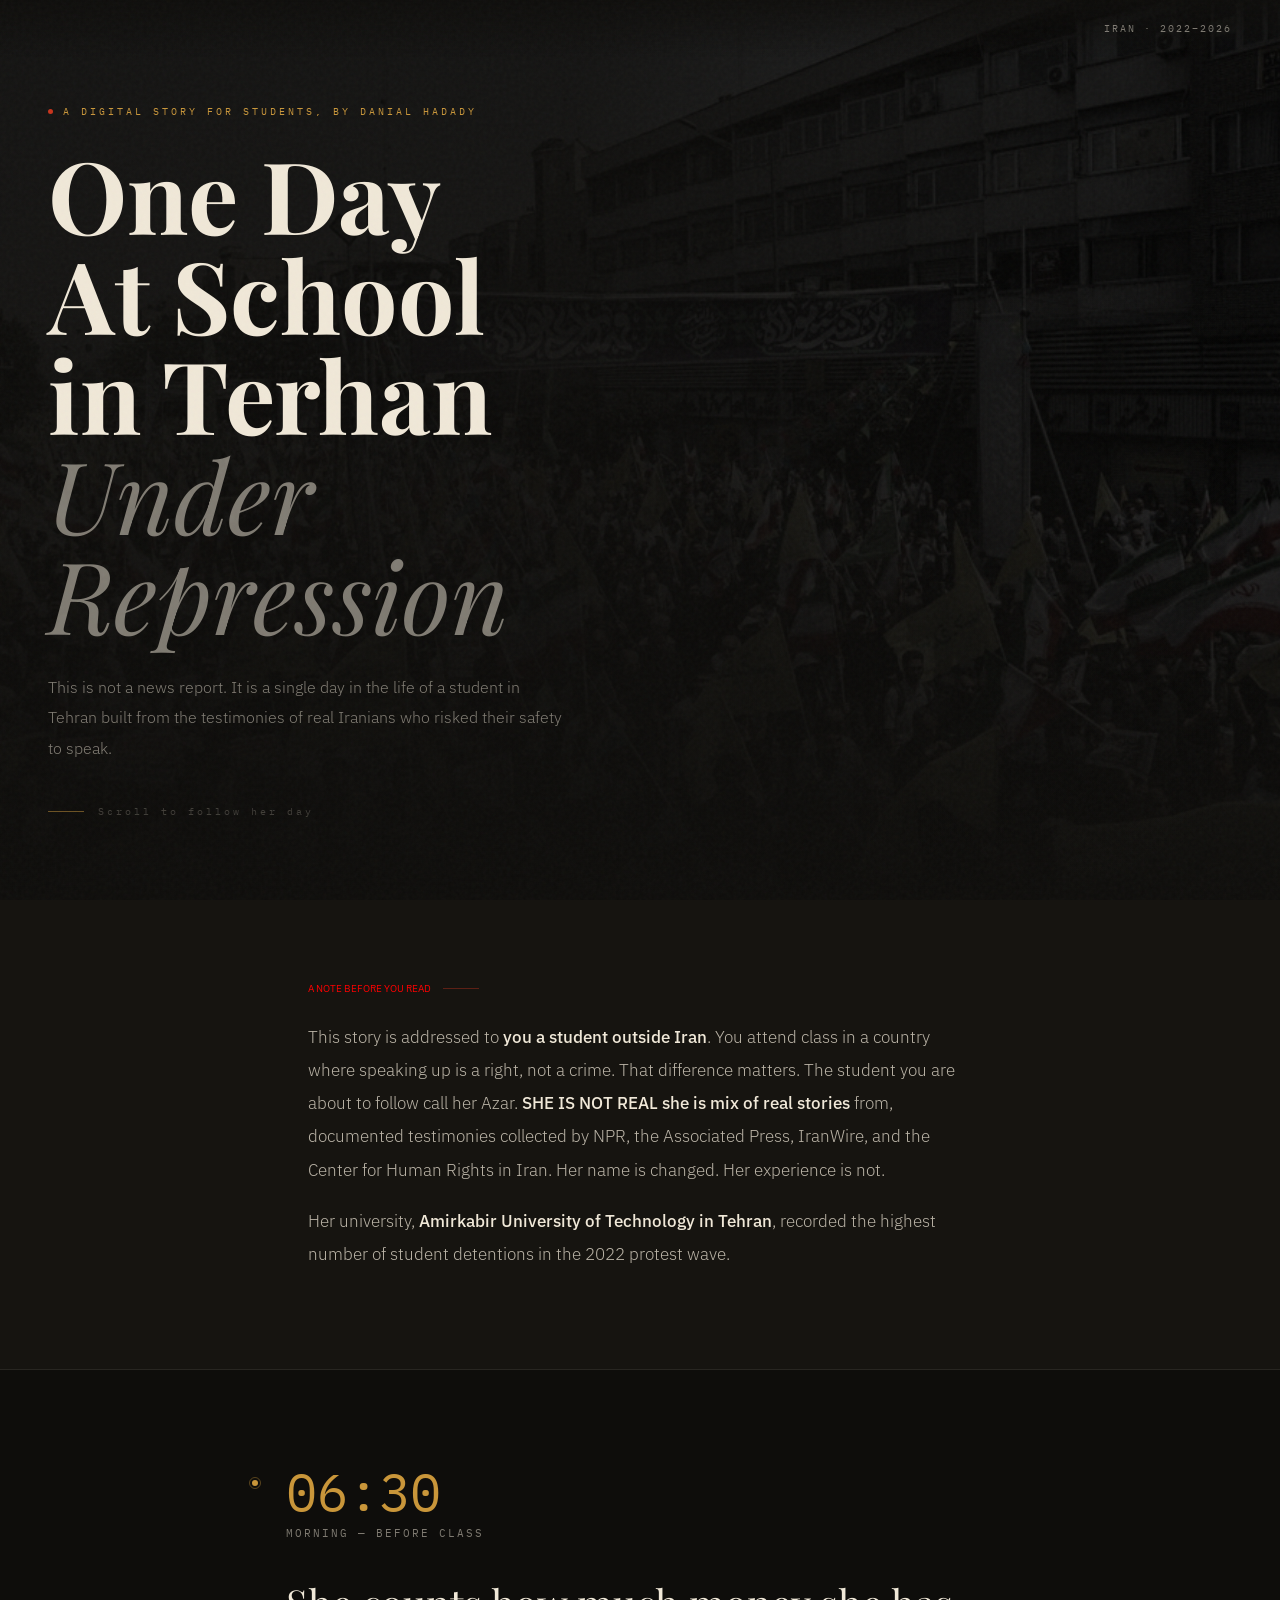
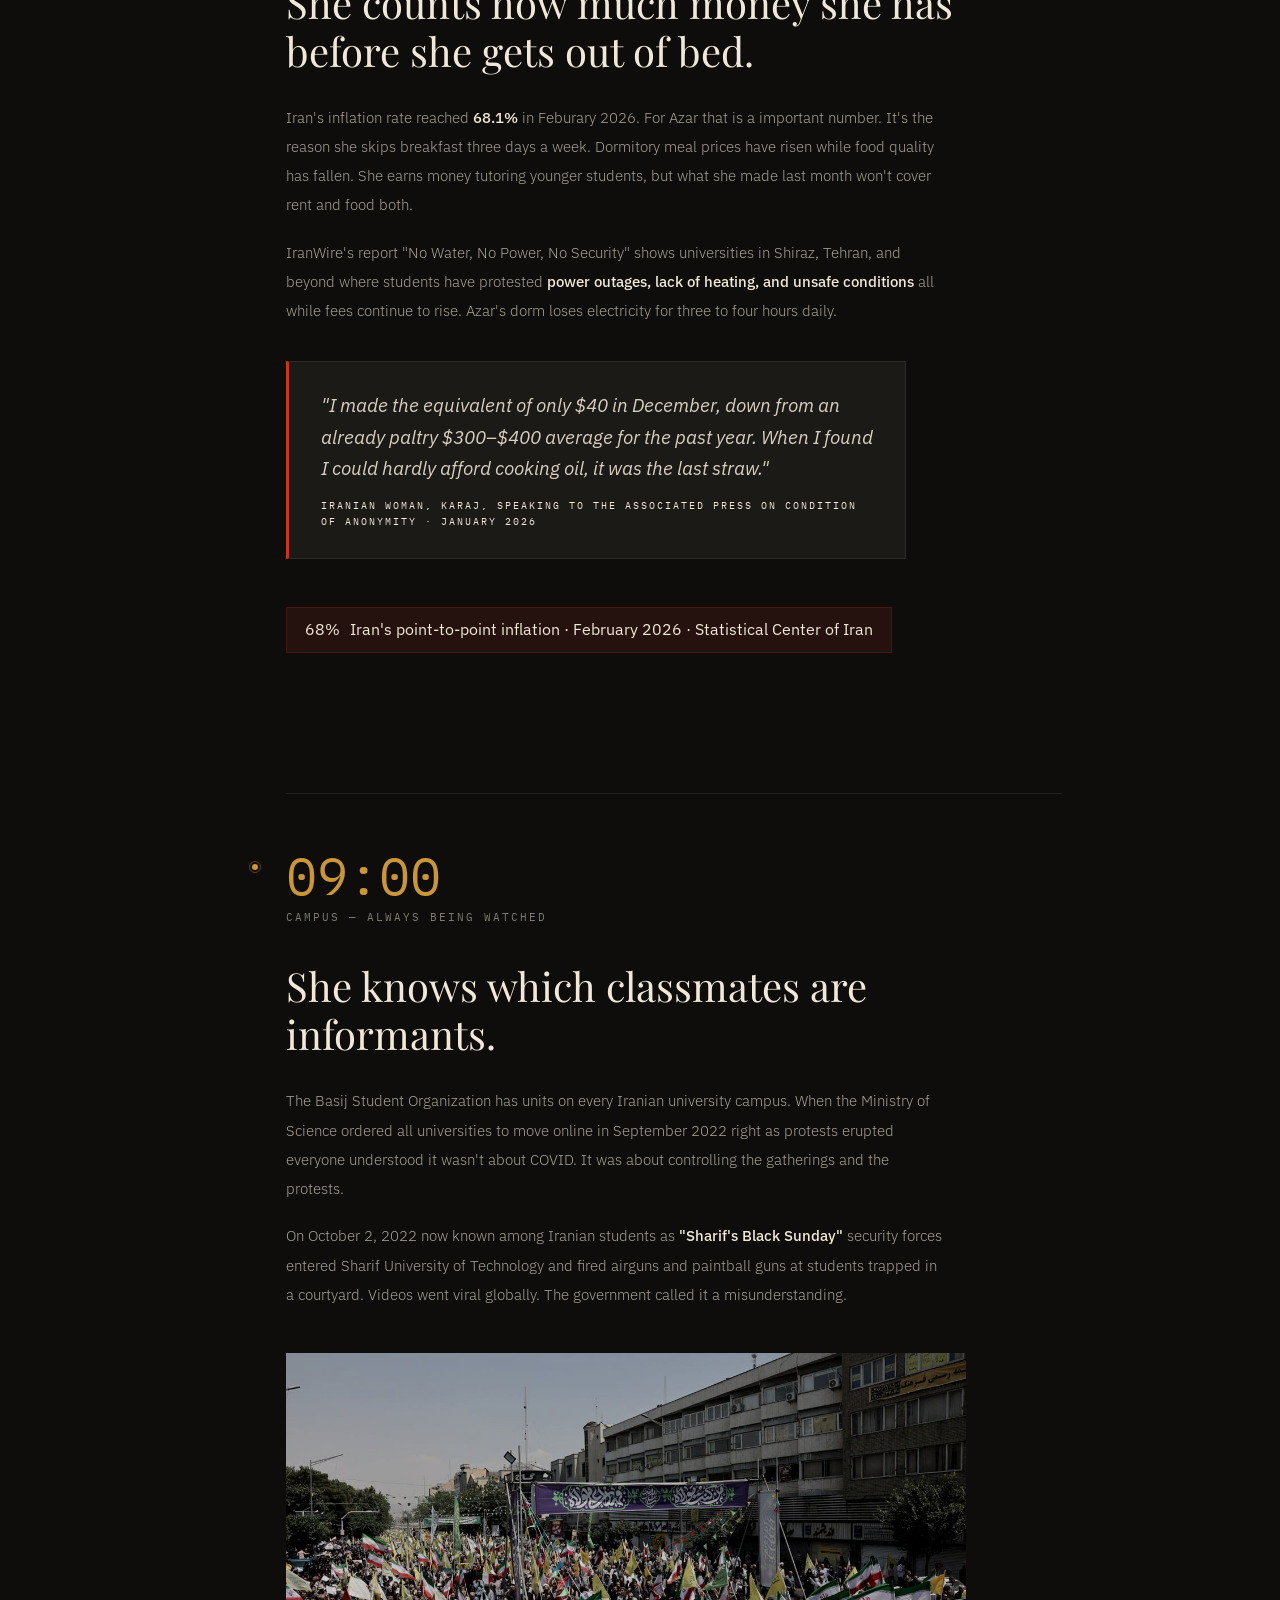
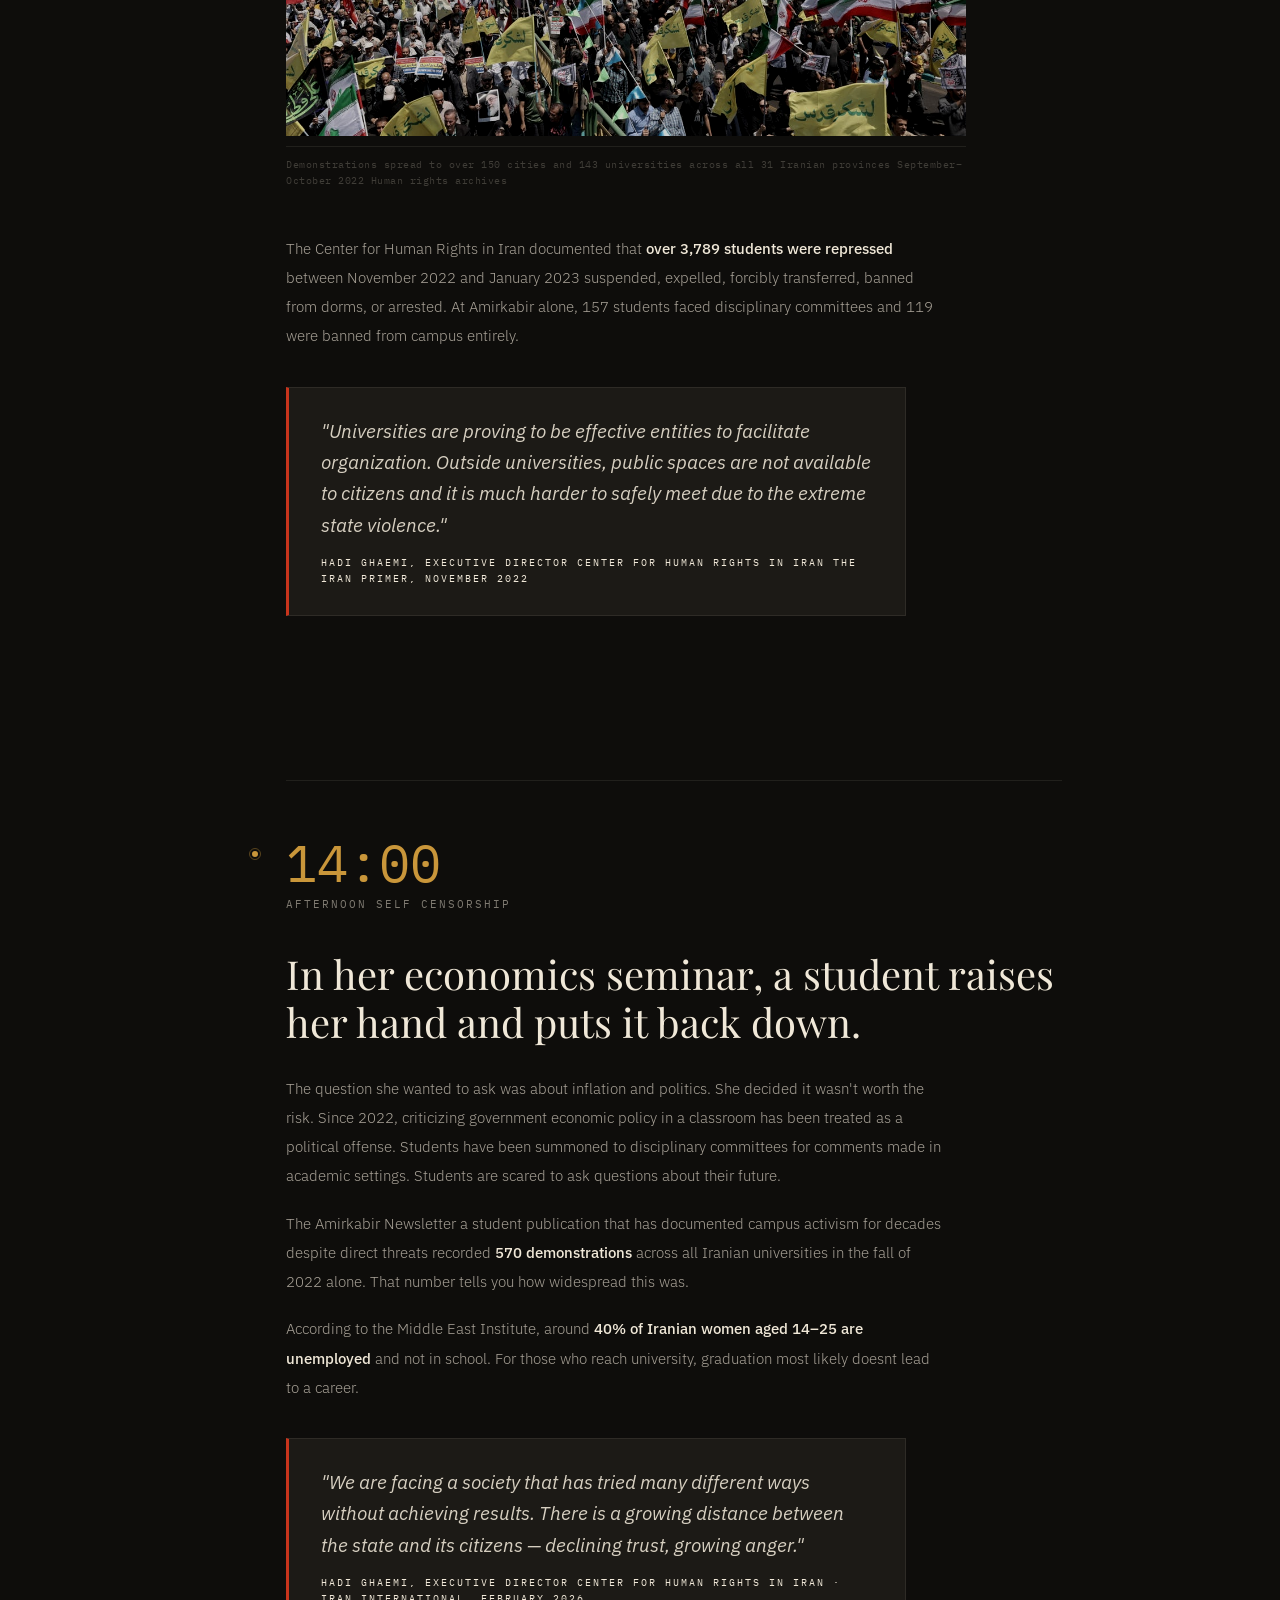
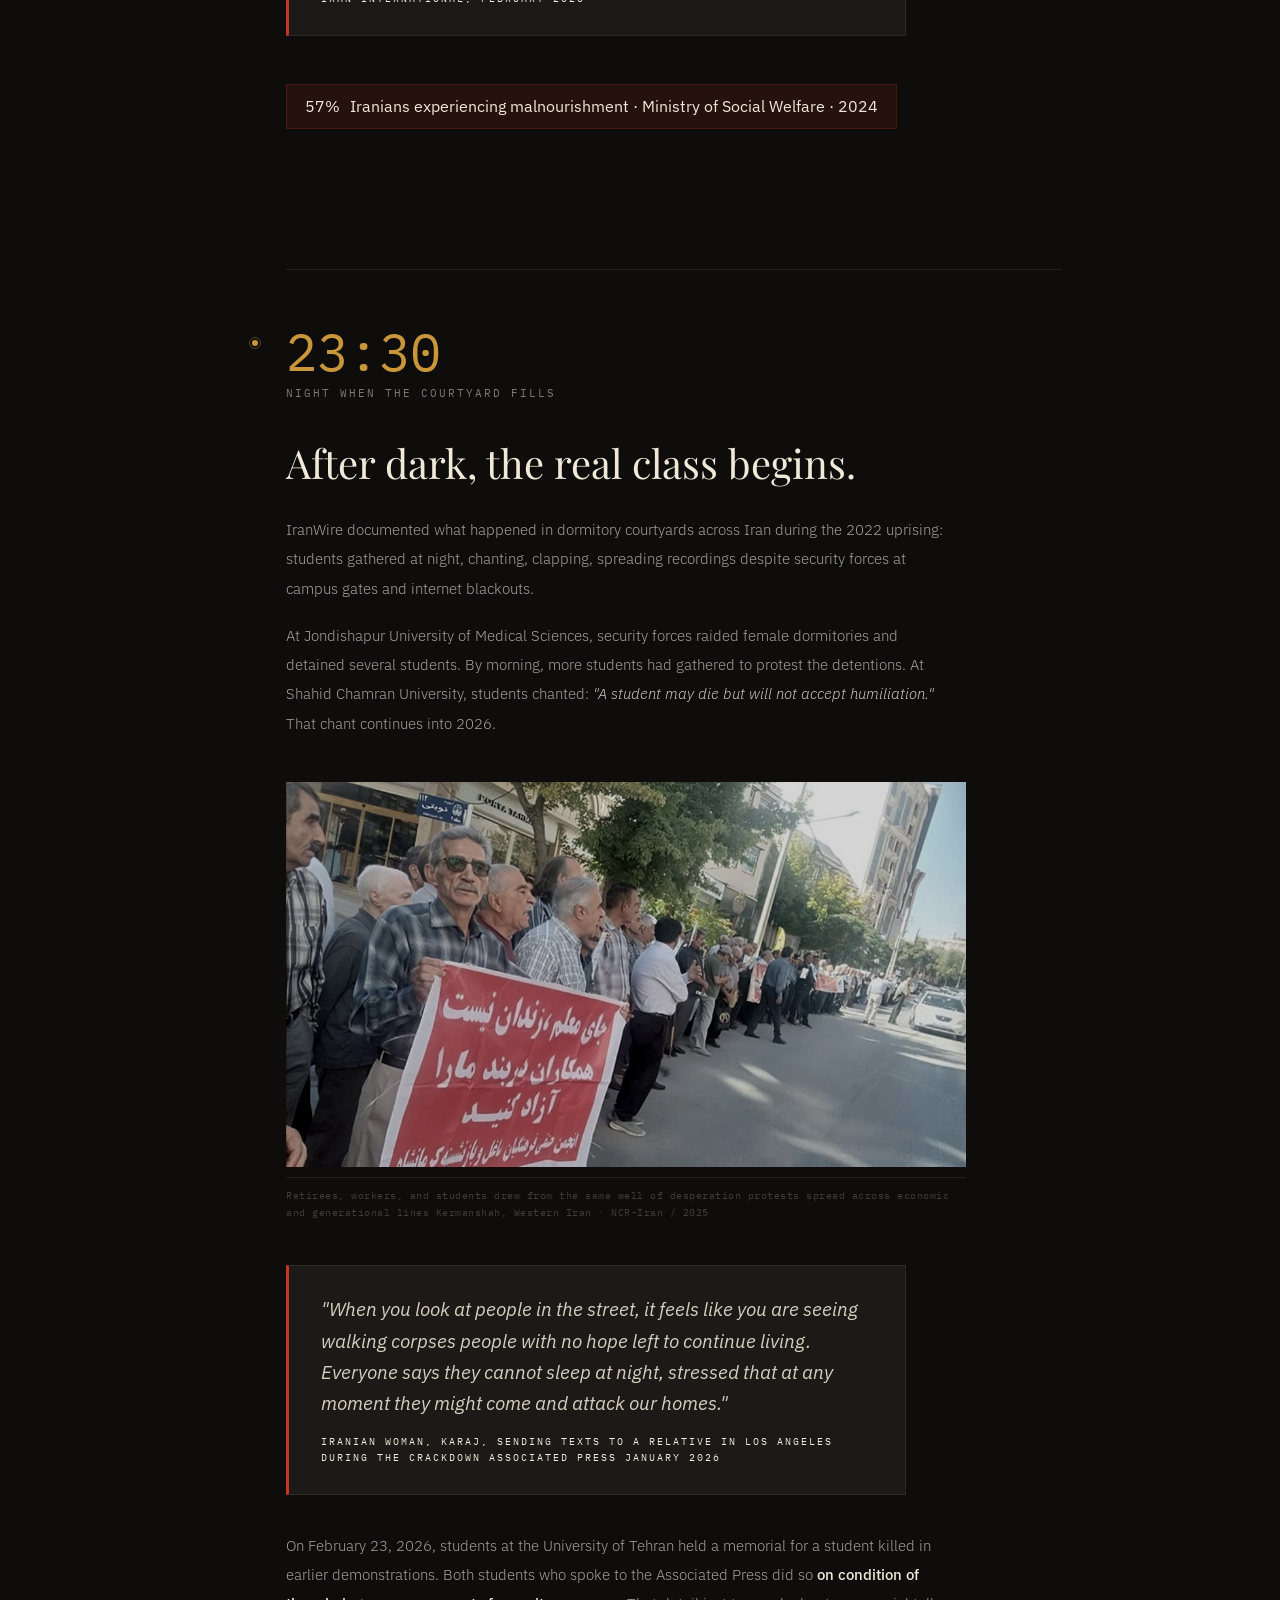
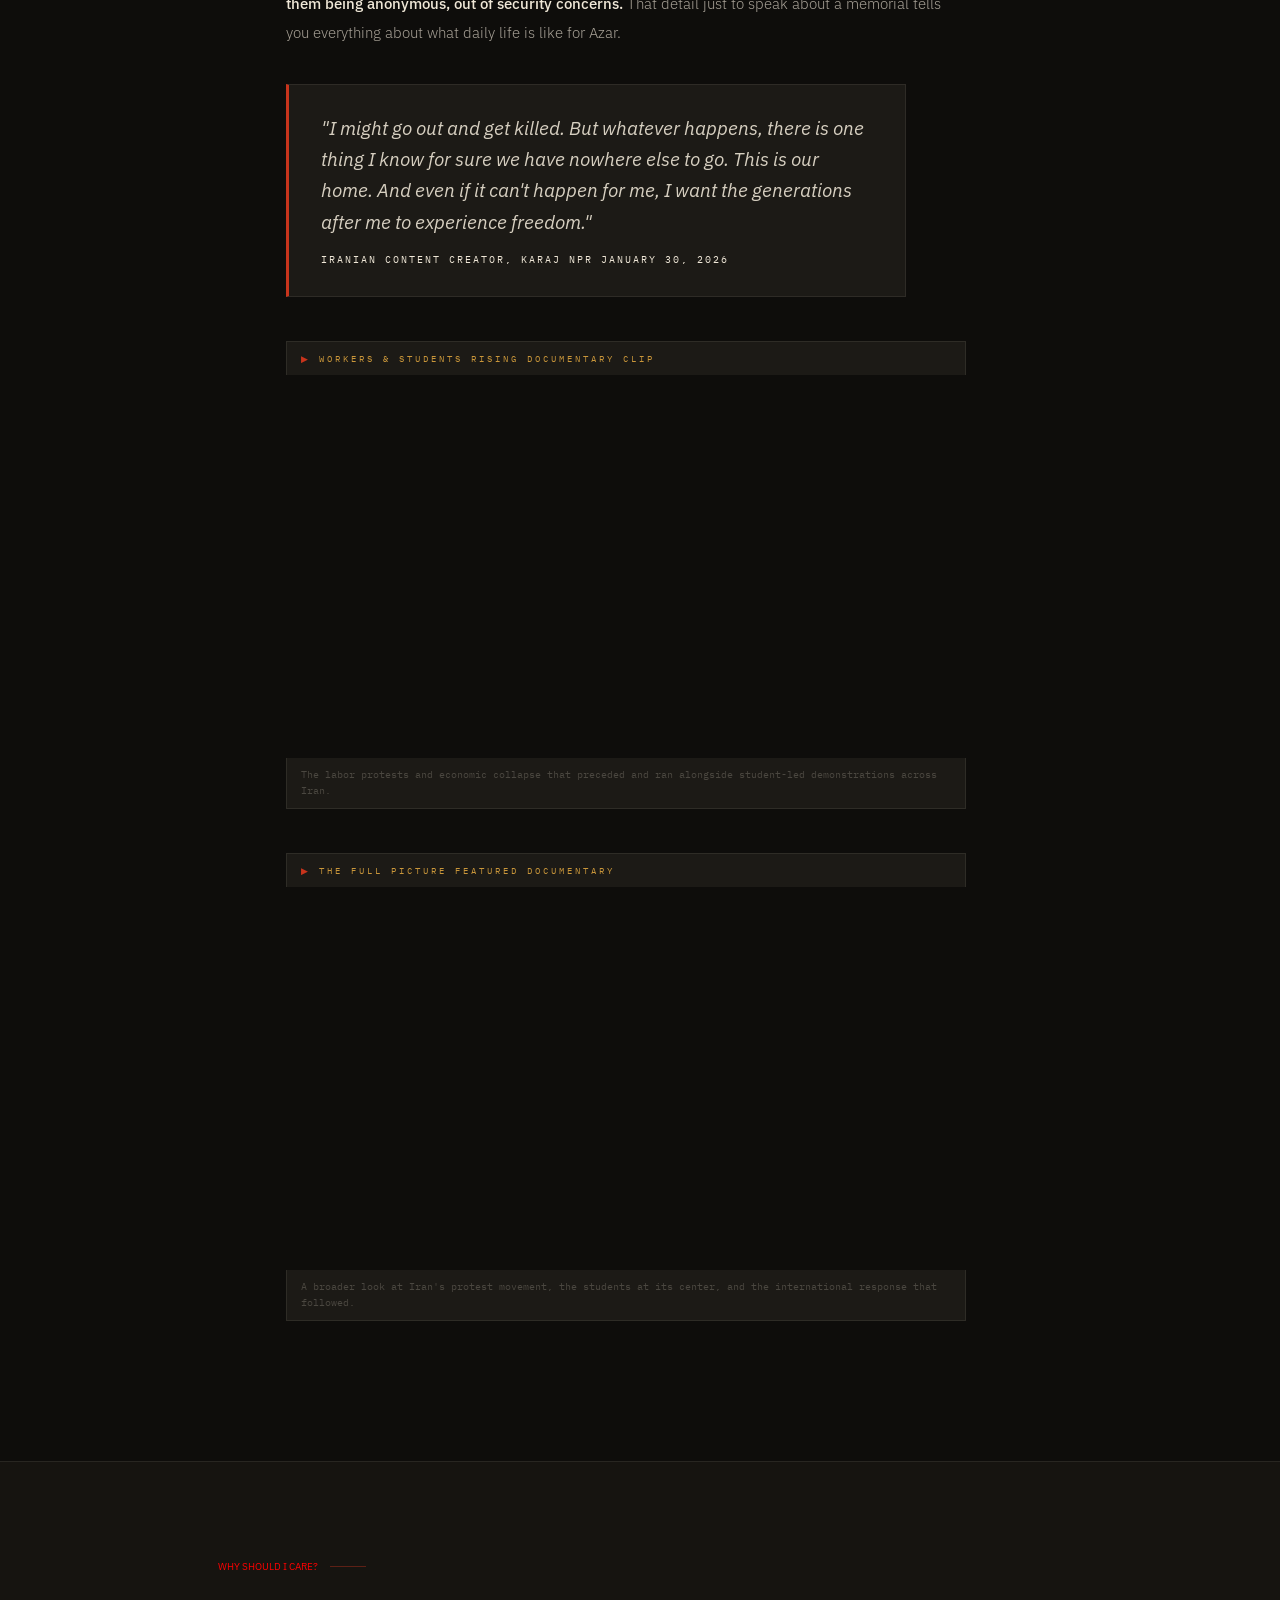
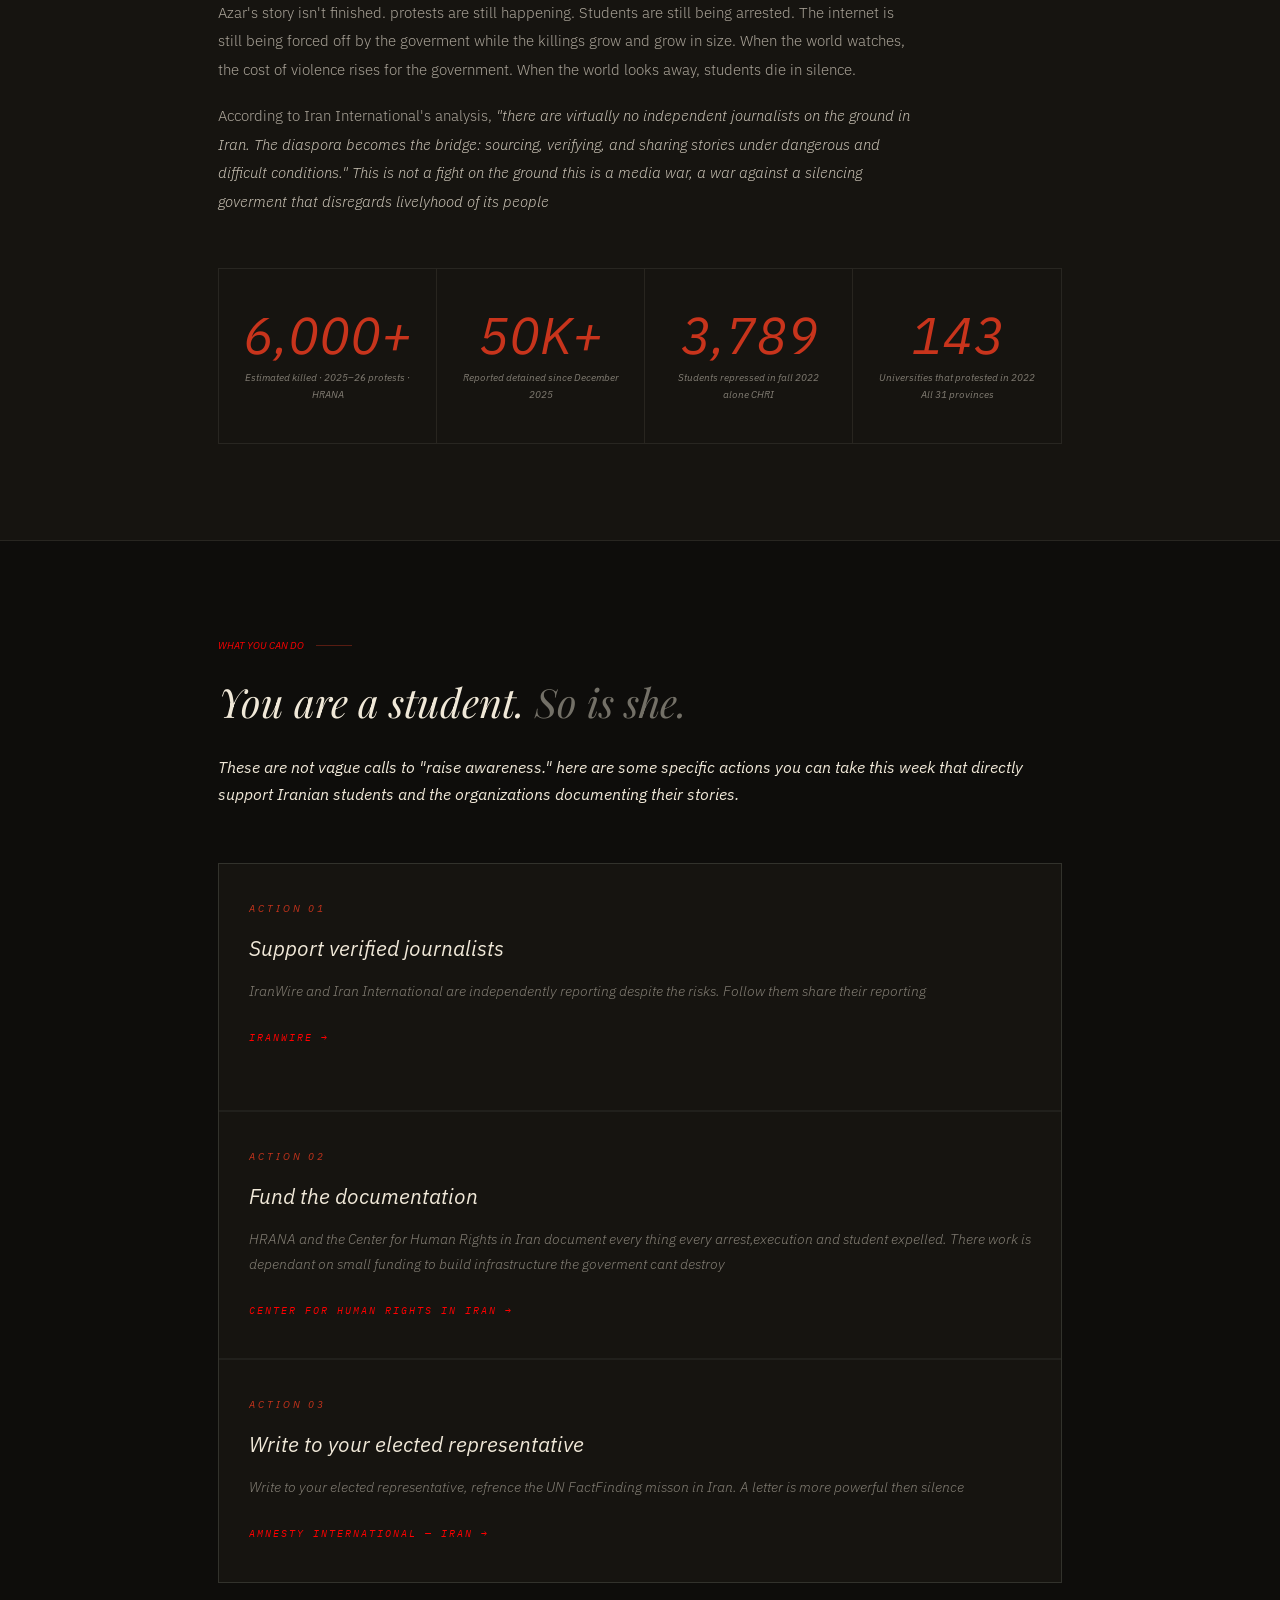
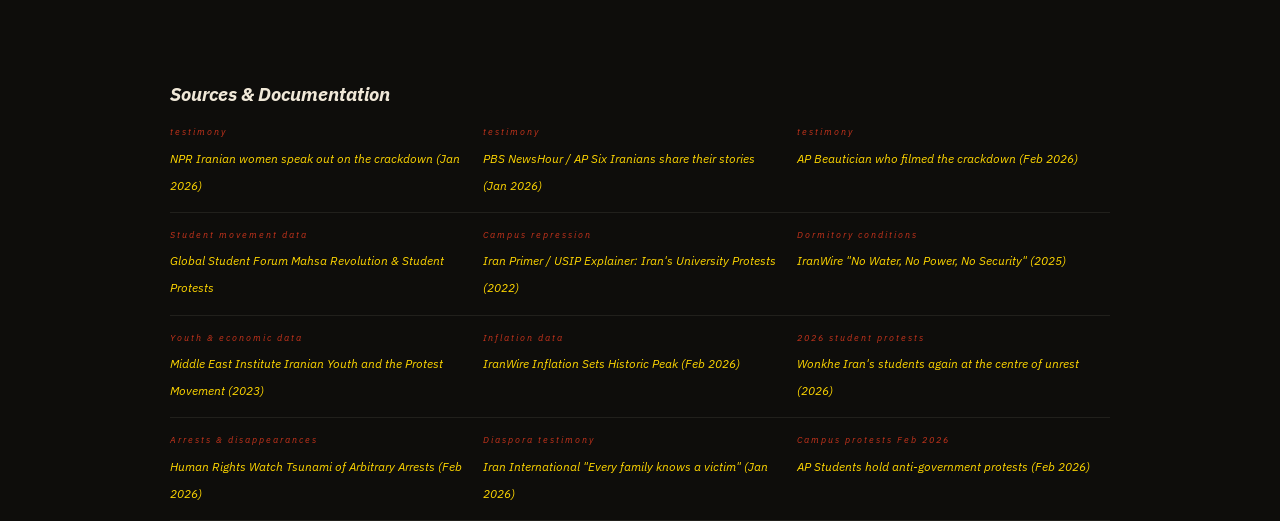
==== commit 40e1c24b: "fixed" ====
--- a/index.html
+++ b/index.html
@@ -42,7 +42,7 @@
 <section id="opening">
   <div class="opening-inner">
     <div class="section-tag ">A Note Before You Read</div>
-    <p class="reveal">This story is addressed to <strong>you a student outside Iran</strong>. You attend class in a country where speaking up is a right, not a crime. That difference matters. The student you are about to follow  call her Azar <strong>SHE IS NOT REAL she is mix of real stories</strong> from, documented testimonies collected by NPR, the Associated Press, IranWire, and the Center for Human Rights in Iran. Her name is changed. Her experience is not.</p>
+    <p class="reveal">This story is addressed to <strong>you a student outside Iran</strong>. You attend class in a country where speaking up is a right, not a crime. That difference matters. The student you are about to follow  call her Azar. <strong>SHE IS NOT REAL she is mix of real stories</strong> from, documented testimonies collected by NPR, the Associated Press, IranWire, and the Center for Human Rights in Iran. Her name is changed. Her experience is not.</p>
     <p class="reveal">Her university, <strong>Amirkabir University of Technology in Tehran</strong>, recorded the highest number of student detentions in the 2022 protest wave. </p>
   </div>
 </section>
@@ -89,7 +89,7 @@
         </div>
       </div>
       <div class="chapter-content">
-        <h2 class="reveal">She knows which classmates are informants. <em>Everyone does.</em></h2>
+        <h2 class="reveal">She knows which classmates are informants.</h2>
         <div class="body-text">
           <p class="reveal">The Basij Student Organization has units on every Iranian university campus. When the Ministry of Science ordered all universities to move online in September 2022 right as protests erupted  everyone understood it wasn't about COVID. It was about controlling the gatherings and the protests.</p>
           <p class="reveal">On October 2, 2022  now known among Iranian students as <strong>"Sharif's Black Sunday"</strong> security forces entered Sharif University of Technology and fired airguns and paintball guns at students trapped in a courtyard. Videos went viral globally. The government called it a misunderstanding.</p>
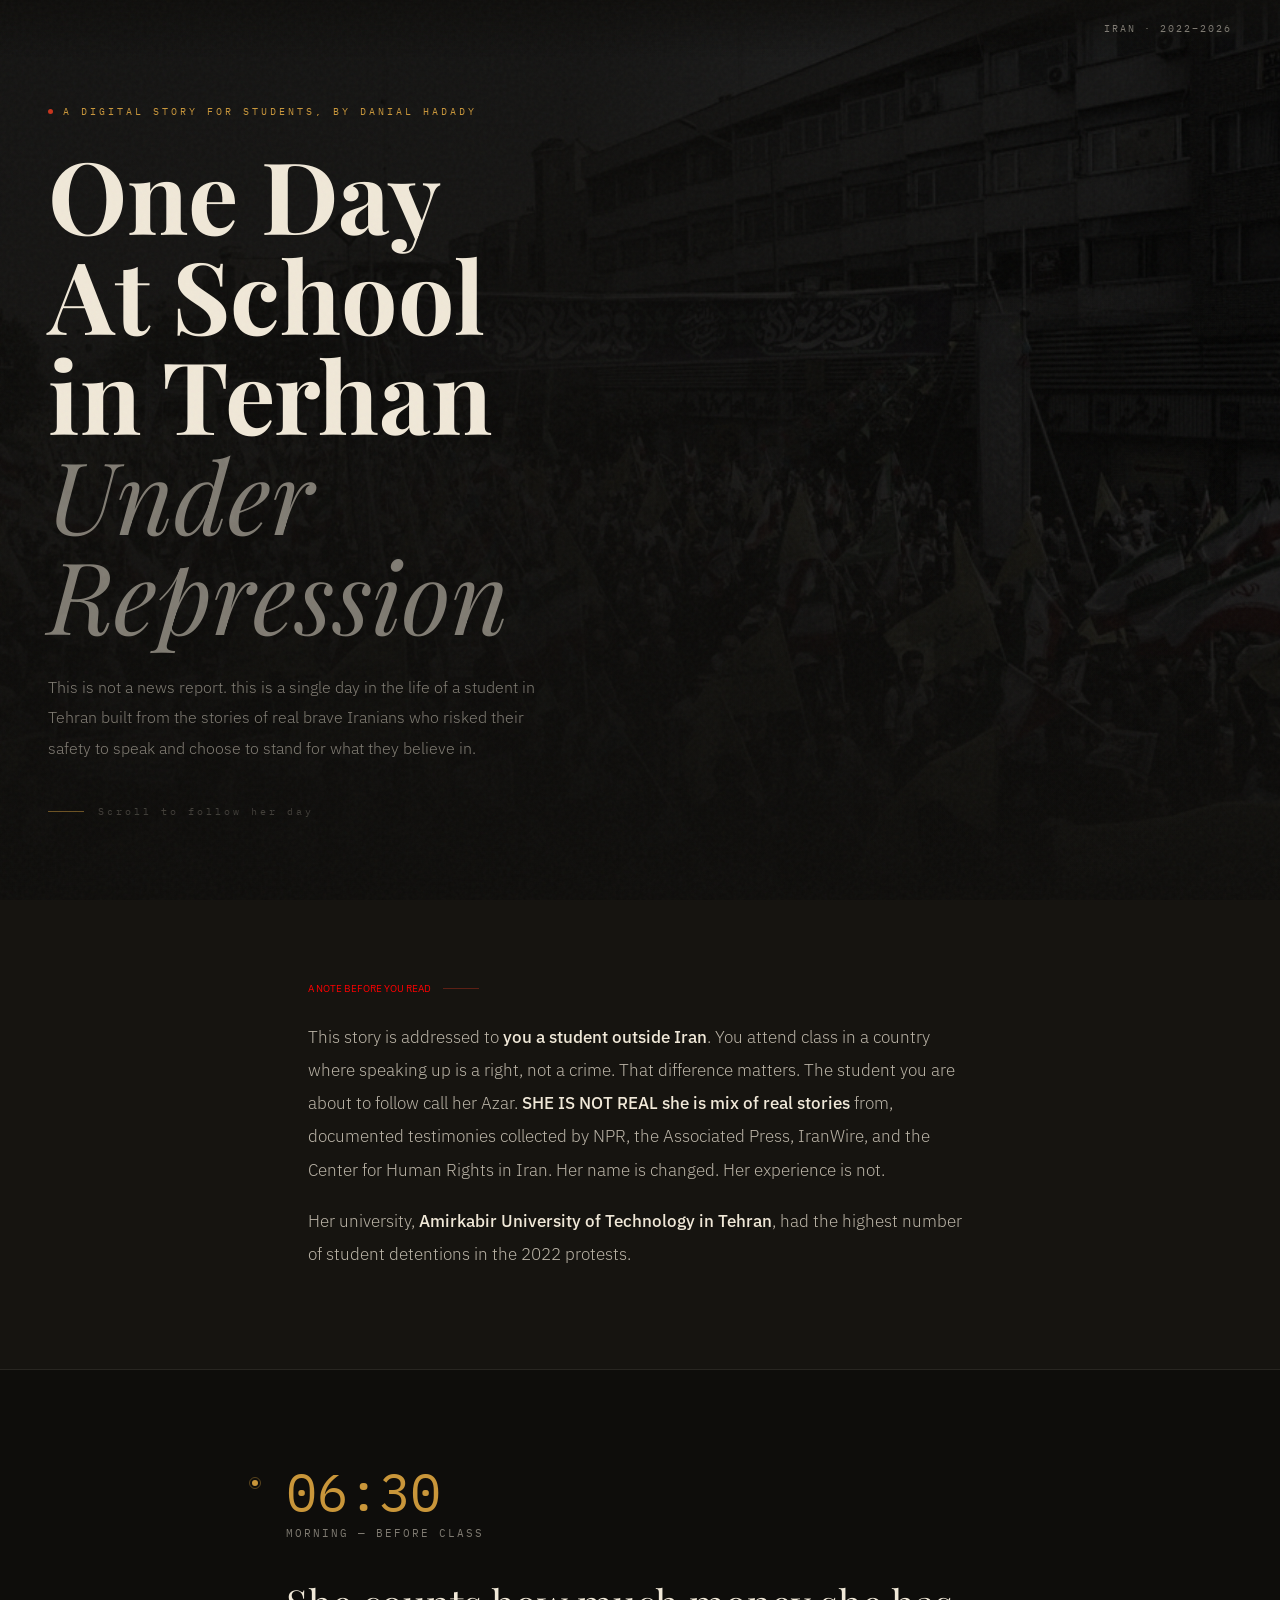
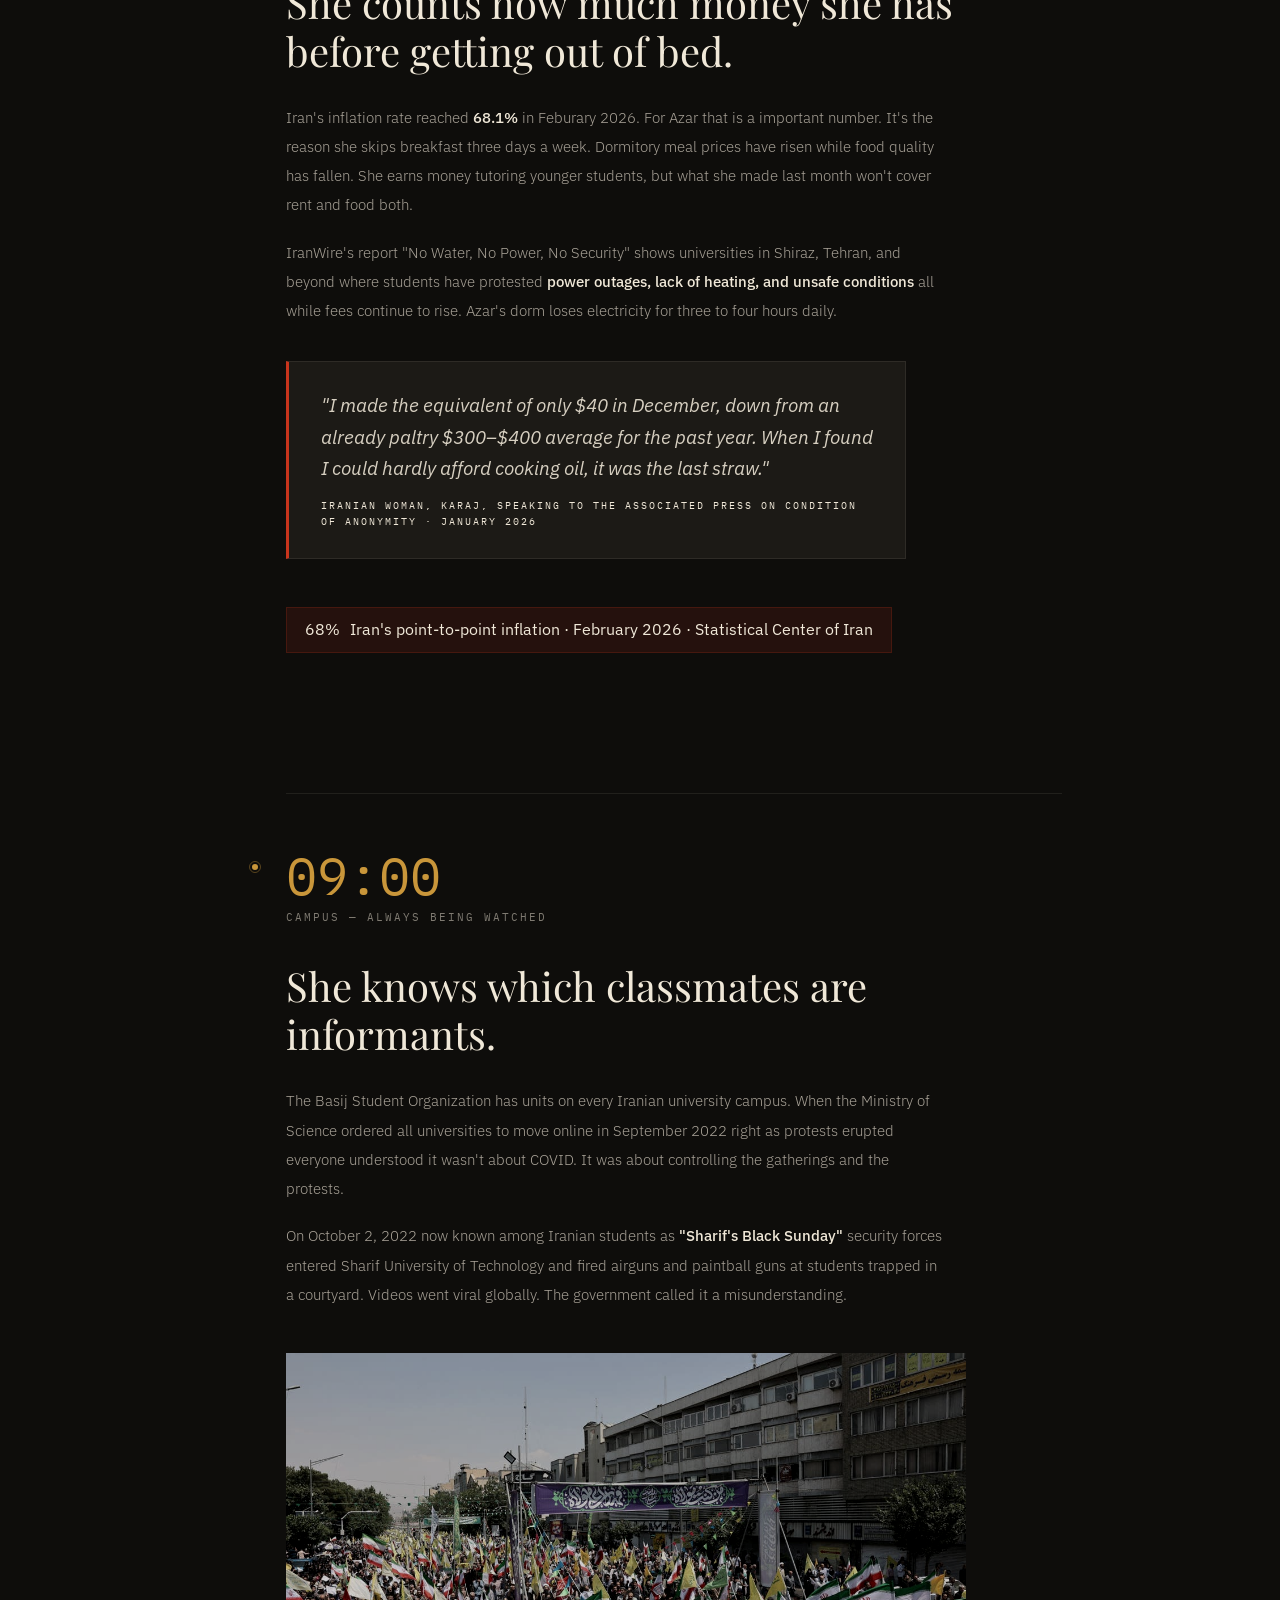
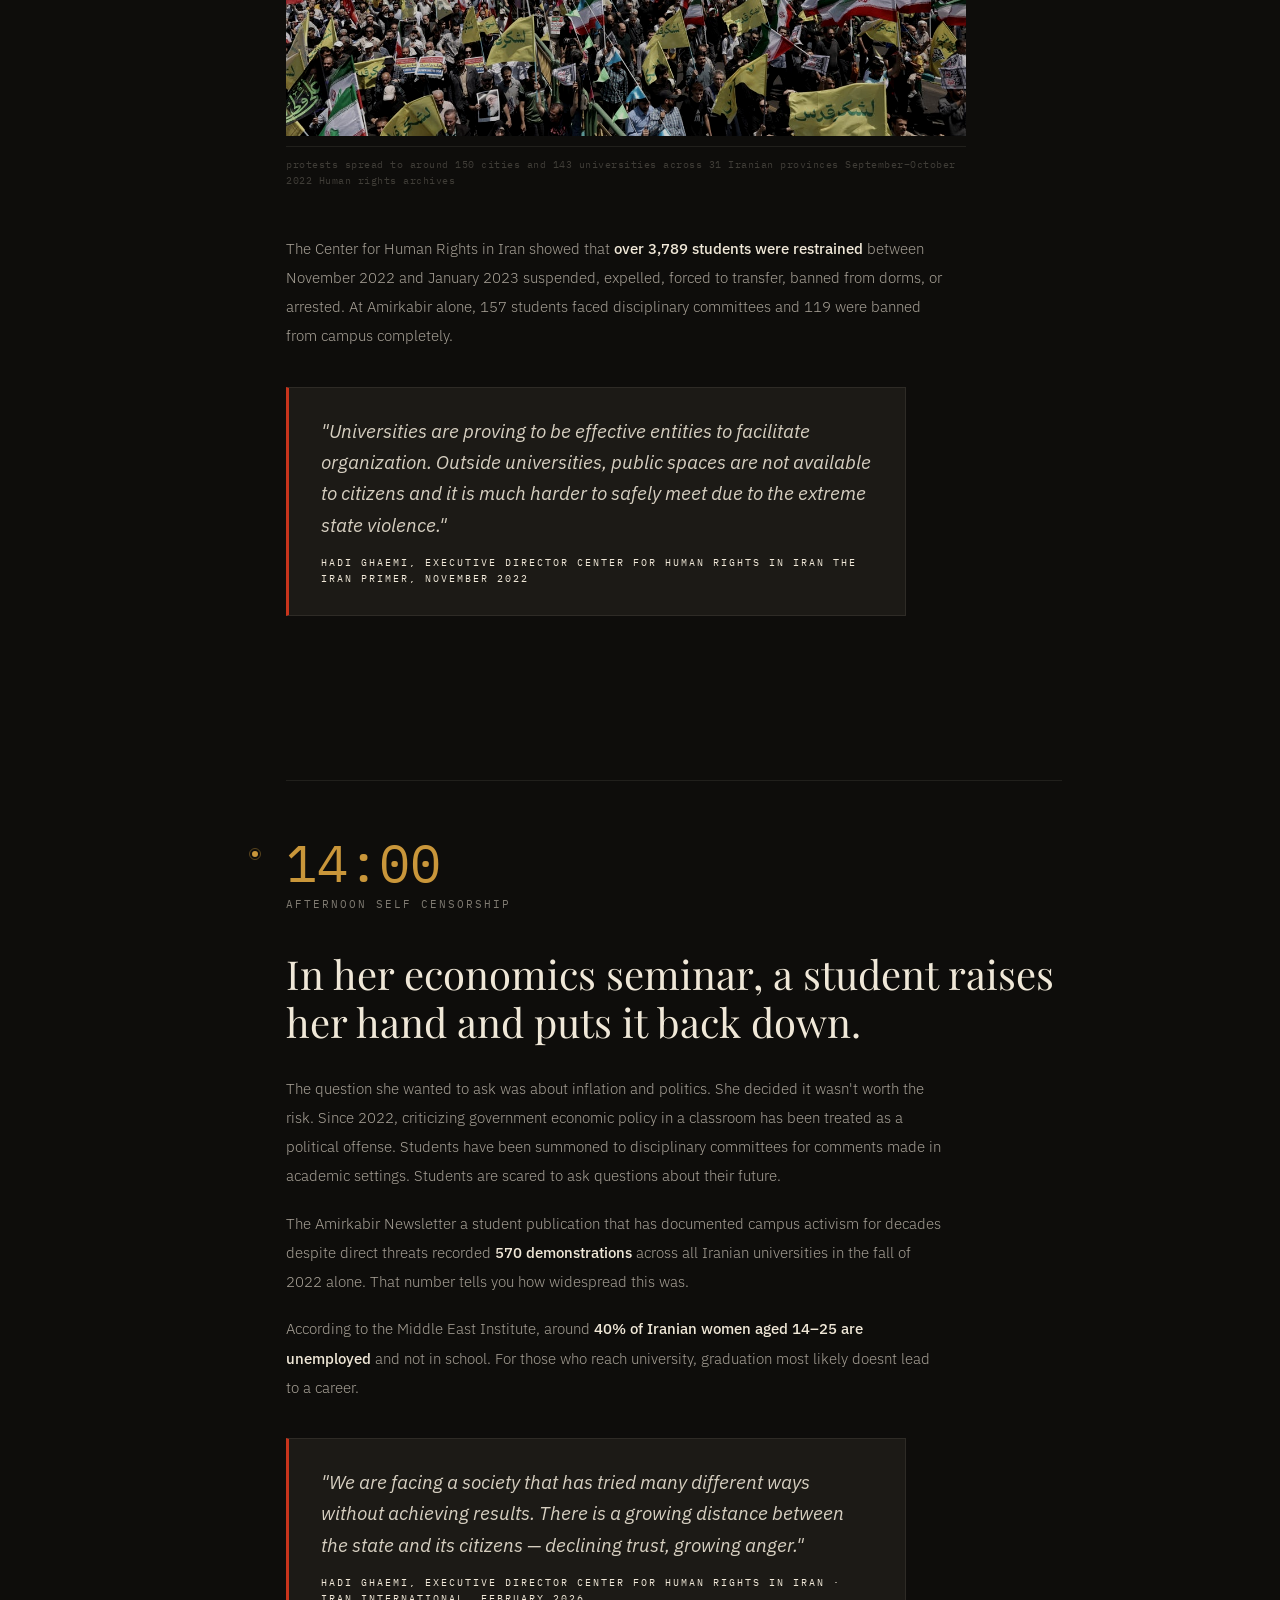
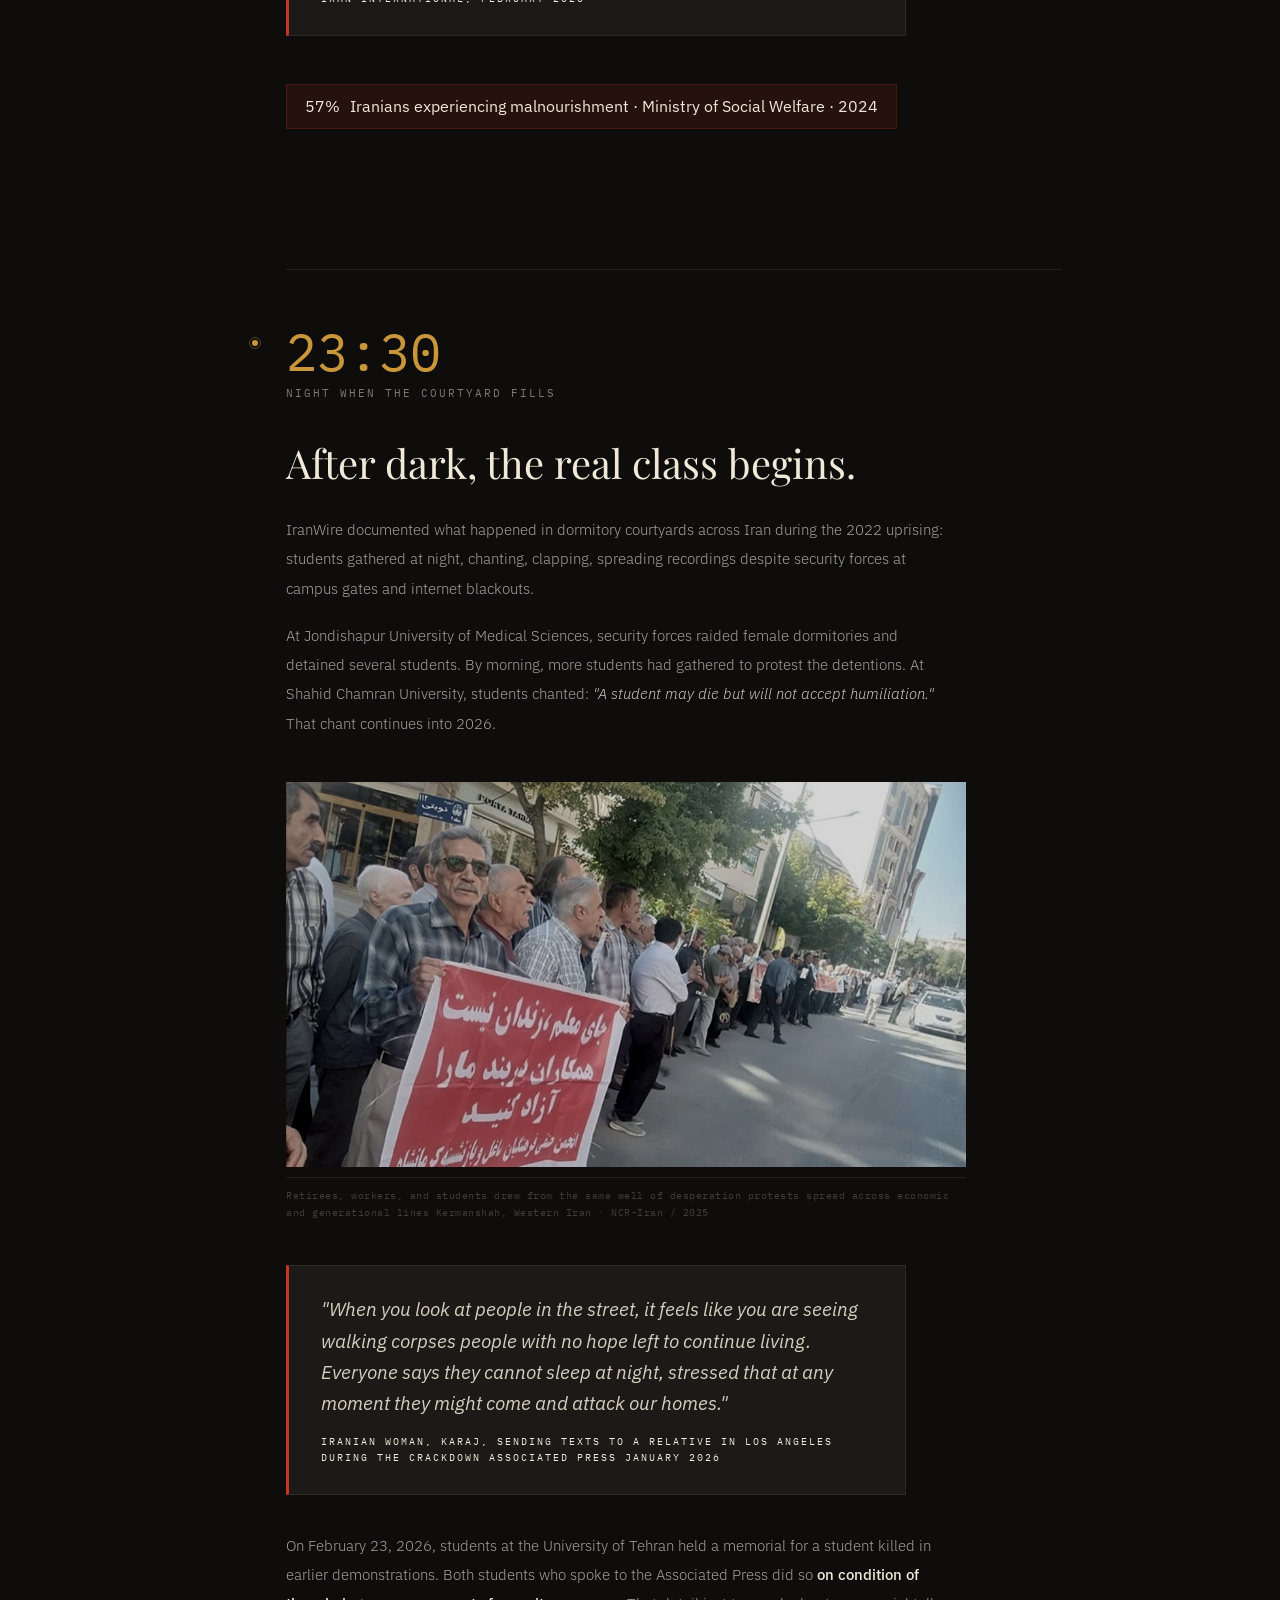
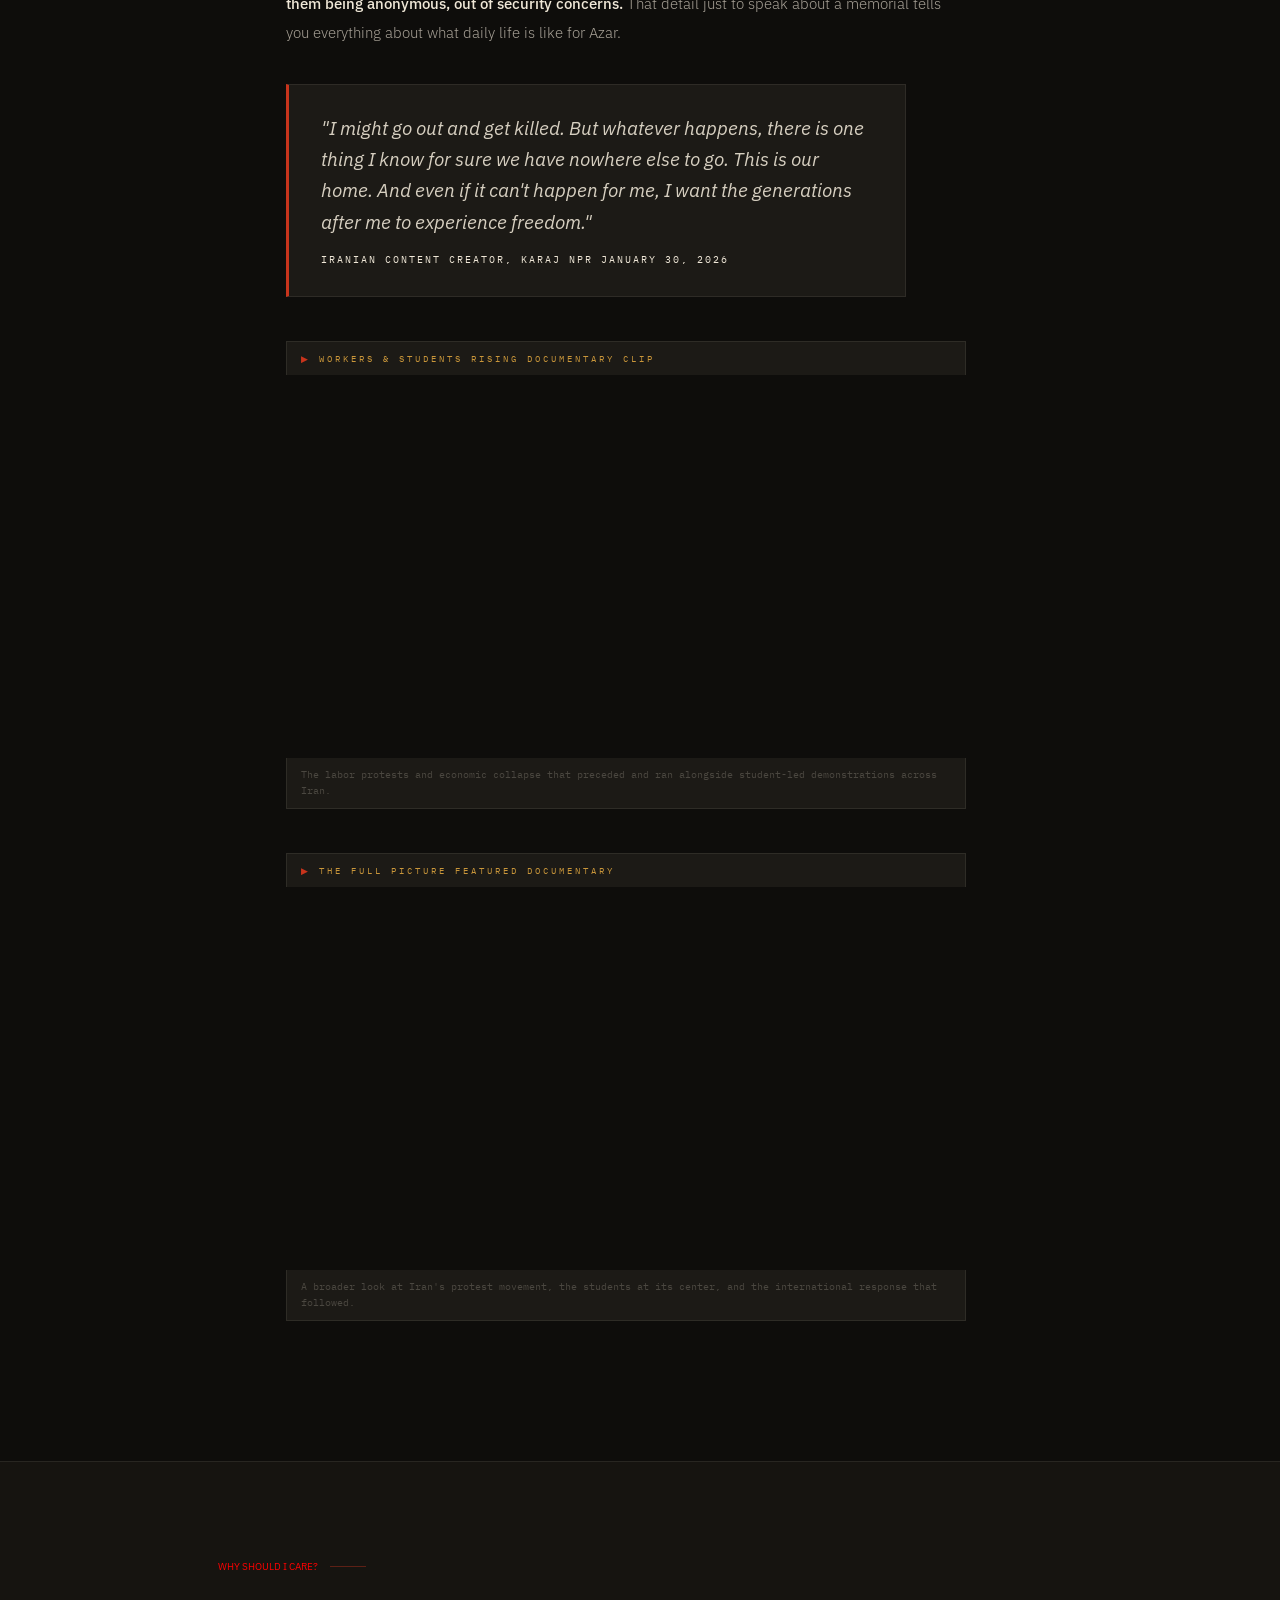
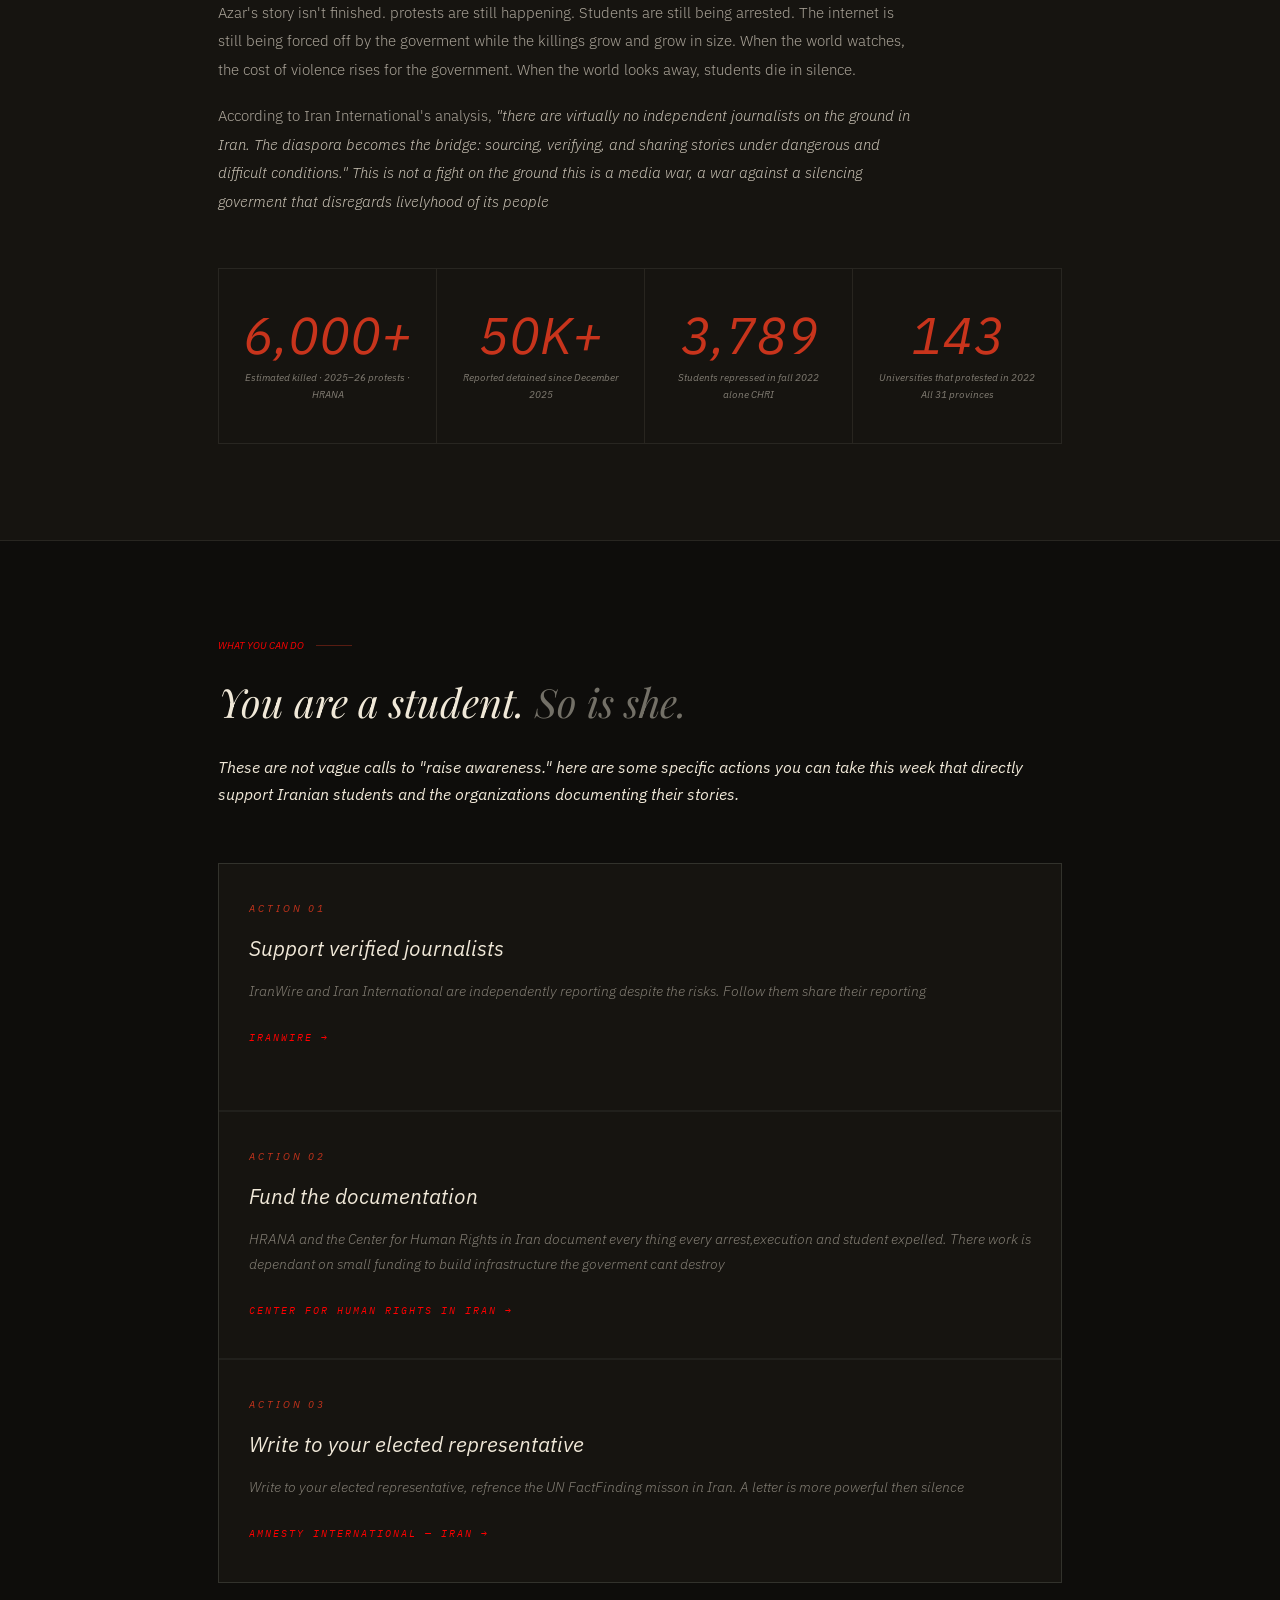
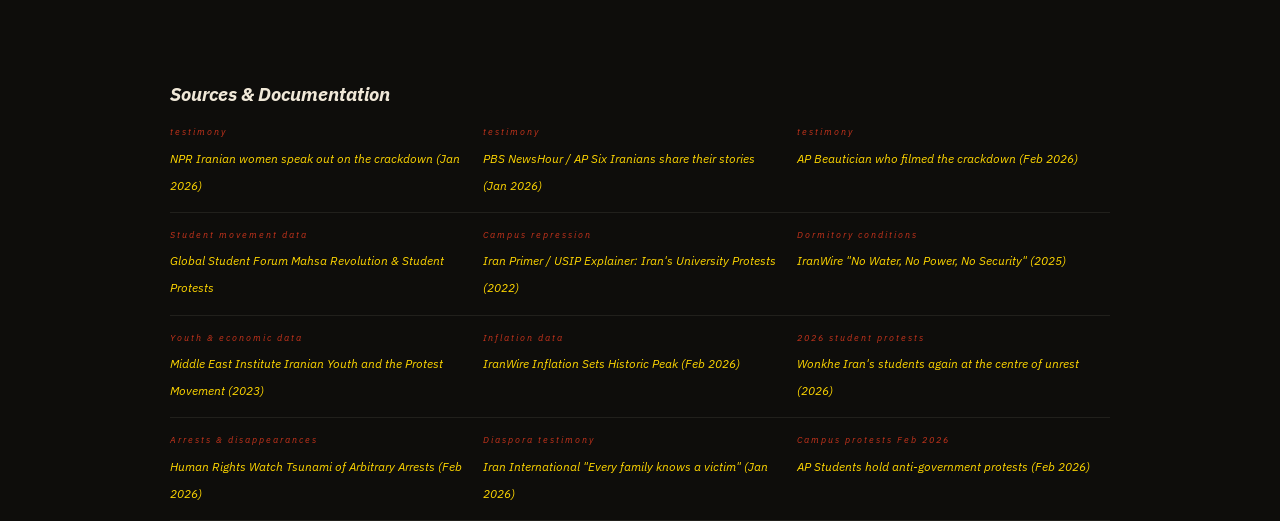
==== commit a24e3c4b: "changed fixing bugs" ====
--- a/index.html
+++ b/index.html
@@ -30,7 +30,7 @@
       in Terhan<br>
       <span class="h1-italic">Under Repression</span>
     </h1>
-    <p class="hero-sub">This is not a news report. It is a single day in the life of a student in Tehran built from the testimonies of real Iranians who risked their safety to speak.</p>
+    <p class="hero-sub">This is not a news report. this is a single day in the life of a student in Tehran built from the stories of real brave Iranians who risked their safety to speak and choose to stand for what they believe in.</p>
     <div class="hero-scroll">
       <span class="scroll-line"></span>
       Scroll to follow her day
@@ -43,7 +43,7 @@
   <div class="opening-inner">
     <div class="section-tag ">A Note Before You Read</div>
     <p class="reveal">This story is addressed to <strong>you a student outside Iran</strong>. You attend class in a country where speaking up is a right, not a crime. That difference matters. The student you are about to follow  call her Azar. <strong>SHE IS NOT REAL she is mix of real stories</strong> from, documented testimonies collected by NPR, the Associated Press, IranWire, and the Center for Human Rights in Iran. Her name is changed. Her experience is not.</p>
-    <p class="reveal">Her university, <strong>Amirkabir University of Technology in Tehran</strong>, recorded the highest number of student detentions in the 2022 protest wave. </p>
+    <p class="reveal">Her university, <strong>Amirkabir University of Technology in Tehran</strong>, had the highest number of student detentions in the 2022 protests. </p>
   </div>
 </section>
 
@@ -60,7 +60,7 @@
         </div>
       </div>
       <div class="chapter-content">
-        <h2 class="reveal">She counts how much money she has before she gets out of bed.</h2>
+        <h2 class="reveal">She counts how much money she has before getting out of bed.</h2>
         <div class="body-text">
           <p class="reveal">Iran's inflation rate reached <strong>68.1%</strong> in Feburary 2026. For Azar that is a important number. It's the reason she skips breakfast three days a week. Dormitory meal prices have risen while food quality has fallen. She earns money tutoring younger students, but what she made last month won't cover rent and food both.</p>
           <p class="reveal">IranWire's report "No Water, No Power, No Security" shows universities in Shiraz, Tehran, and beyond where students have protested <strong>power outages, lack of heating, and unsafe conditions</strong> all while fees continue to rise. Azar's dorm loses electricity for three to four hours daily.</p>
@@ -97,11 +97,11 @@
 
         <figure class="photo-block reveal">
           <img src="image2.jpeg" alt="Protesters marching in Iran, 2022">
-          <figcaption>Demonstrations spread to over 150 cities and 143 universities across all 31 Iranian provinces  September–October 2022  Human rights archives</figcaption>
+          <figcaption>protests spread to around 150 cities and 143 universities across 31 Iranian provinces September–October 2022  Human rights archives</figcaption>
         </figure>
 
         <div class="body-text">
-          <p class="reveal">The Center for Human Rights in Iran documented that <strong>over 3,789 students were repressed</strong> between November 2022 and January 2023 suspended, expelled, forcibly transferred, banned from dorms, or arrested. At Amirkabir alone, 157 students faced disciplinary committees and 119 were banned from campus entirely.</p>
+          <p class="reveal">The Center for Human Rights in Iran showed that <strong>over 3,789 students were restrained</strong> between November 2022 and January 2023 suspended, expelled, forced to transfer, banned from dorms, or arrested. At Amirkabir alone, 157 students faced disciplinary committees and 119 were banned from campus completely.</p>
         </div>
 
         <div class="testimony reveal">
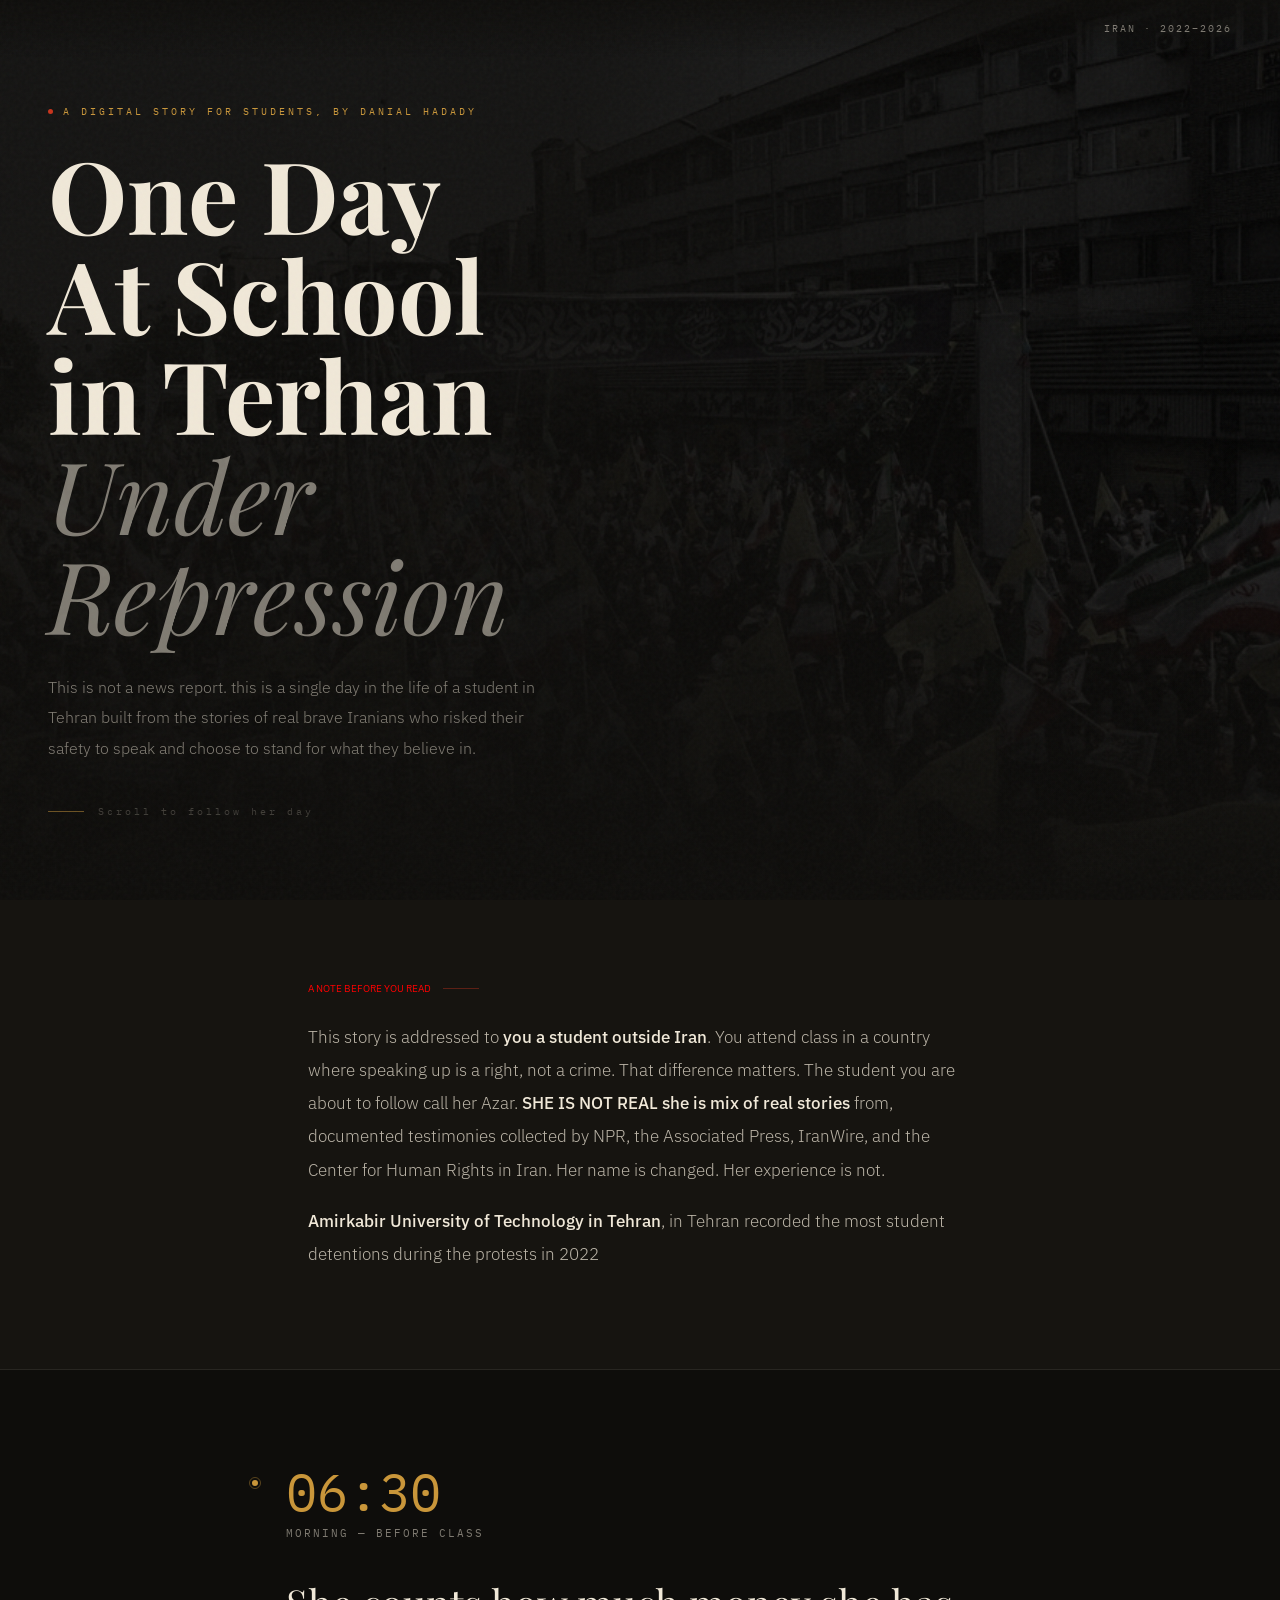
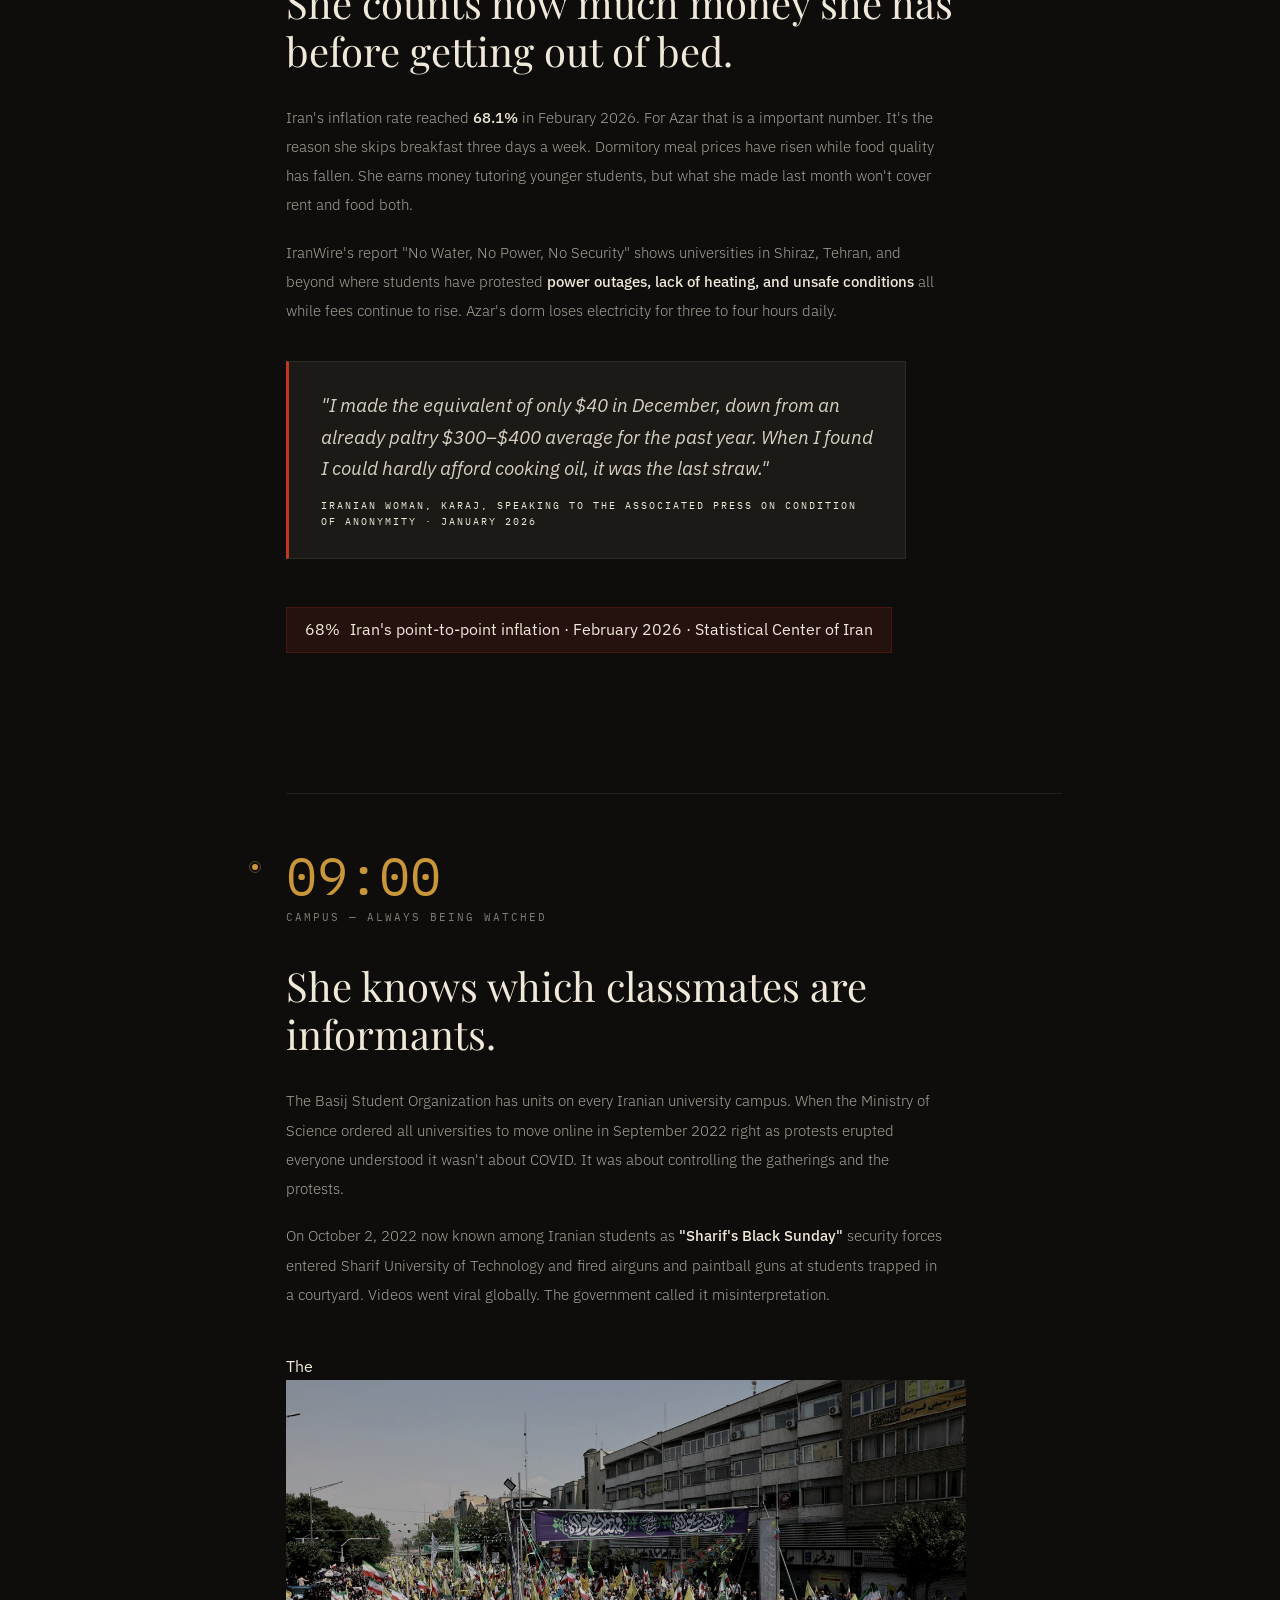
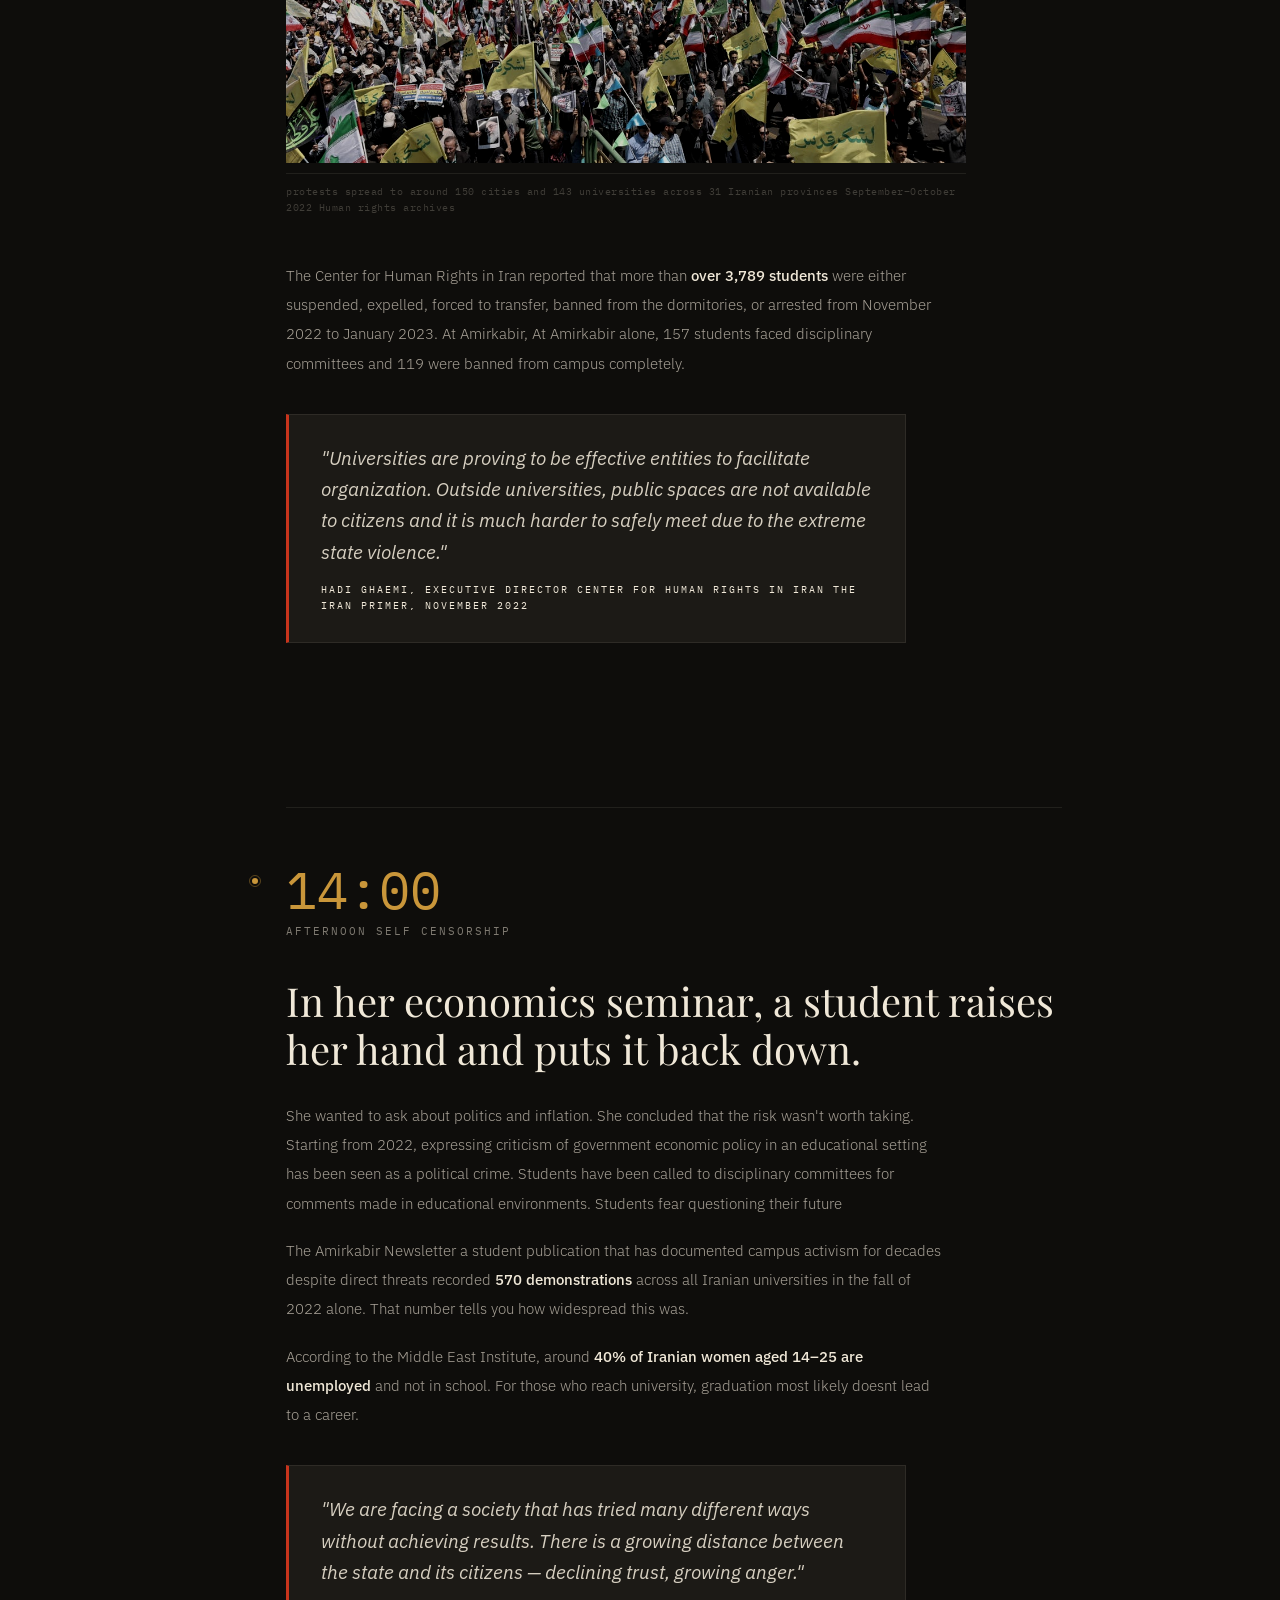
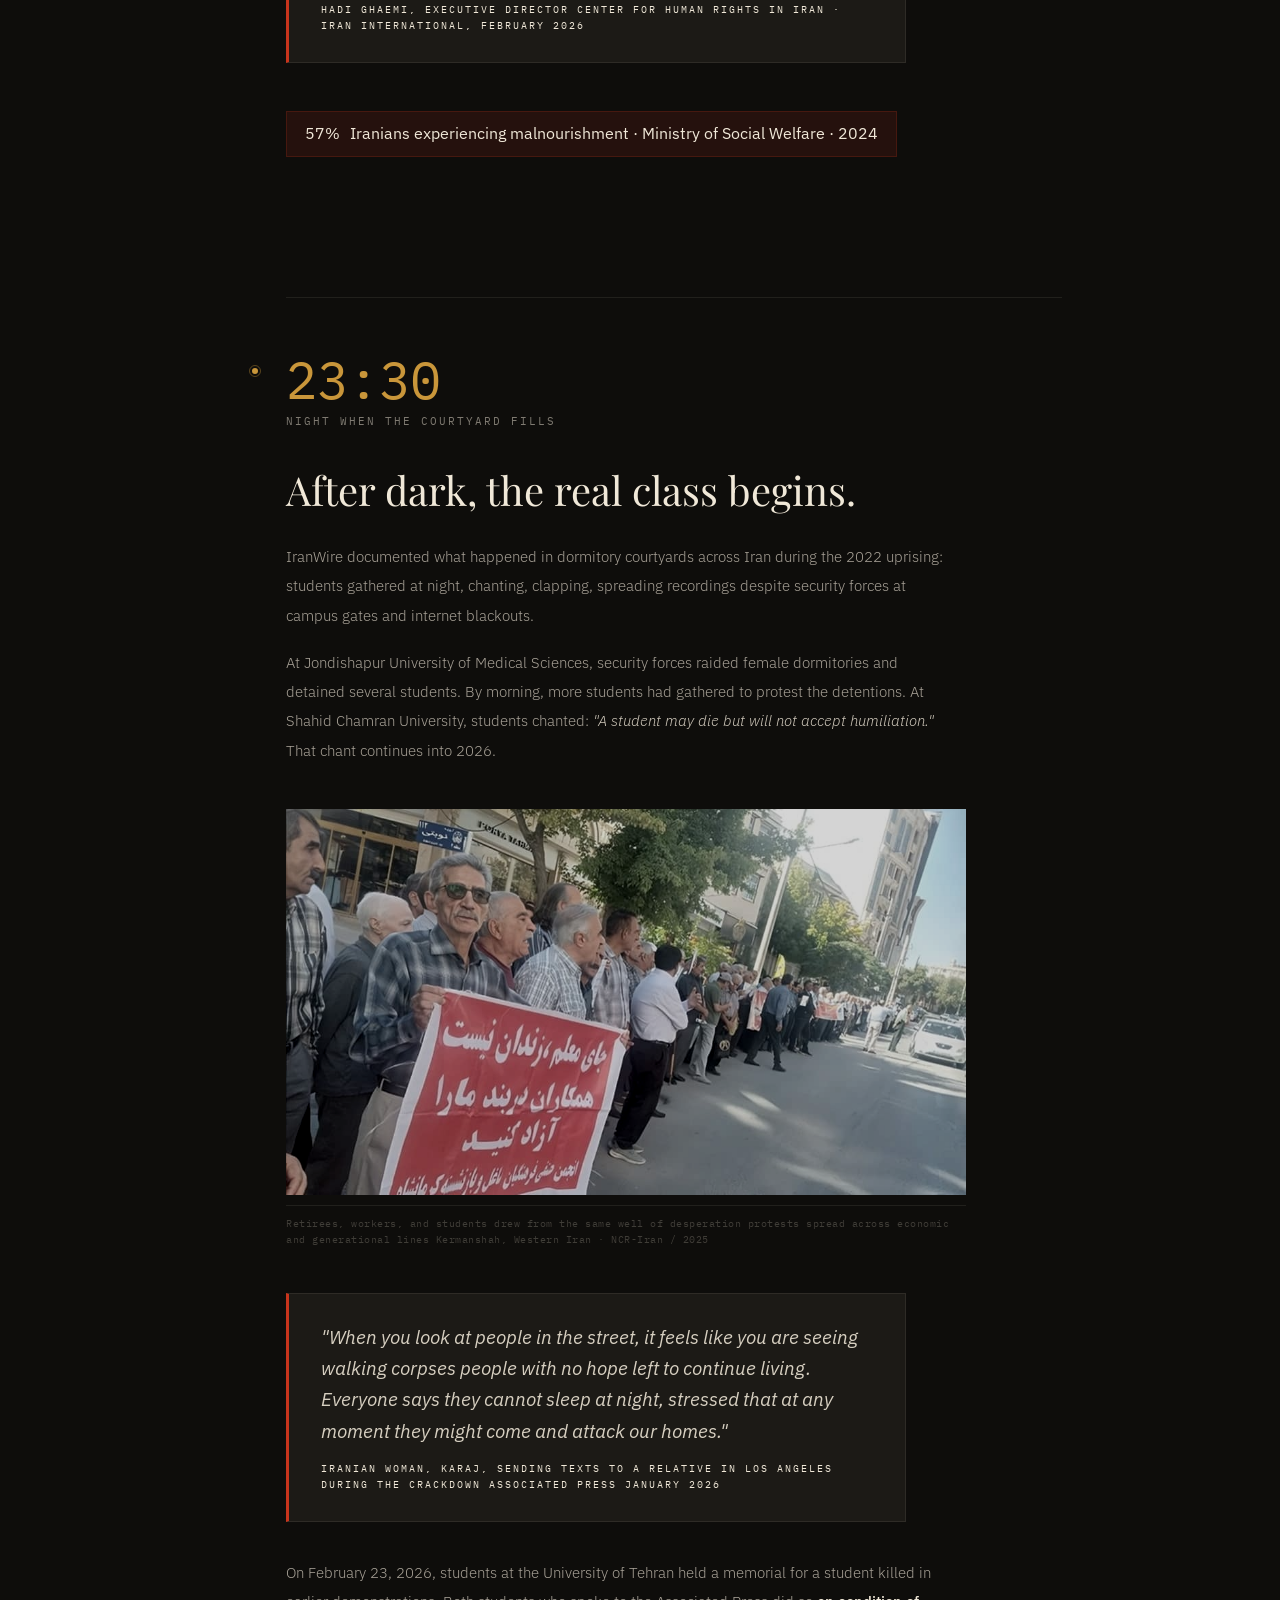
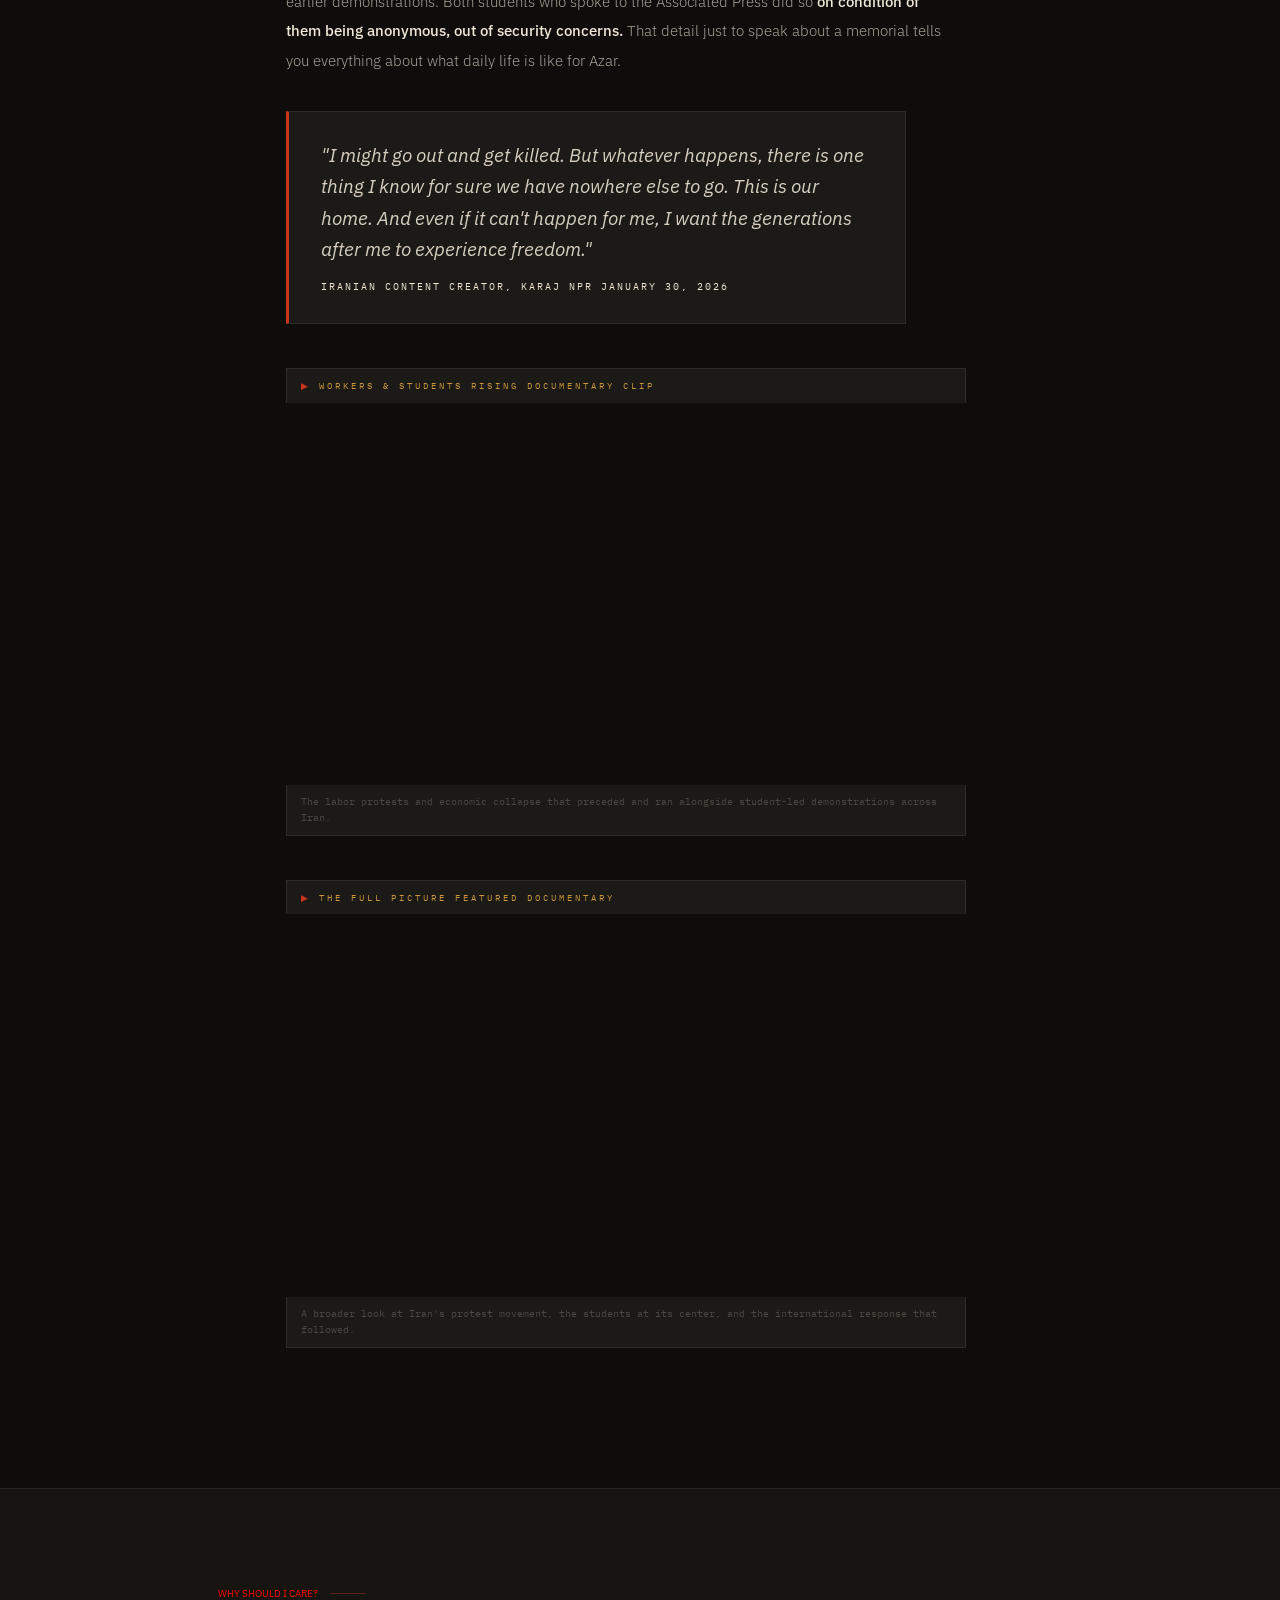
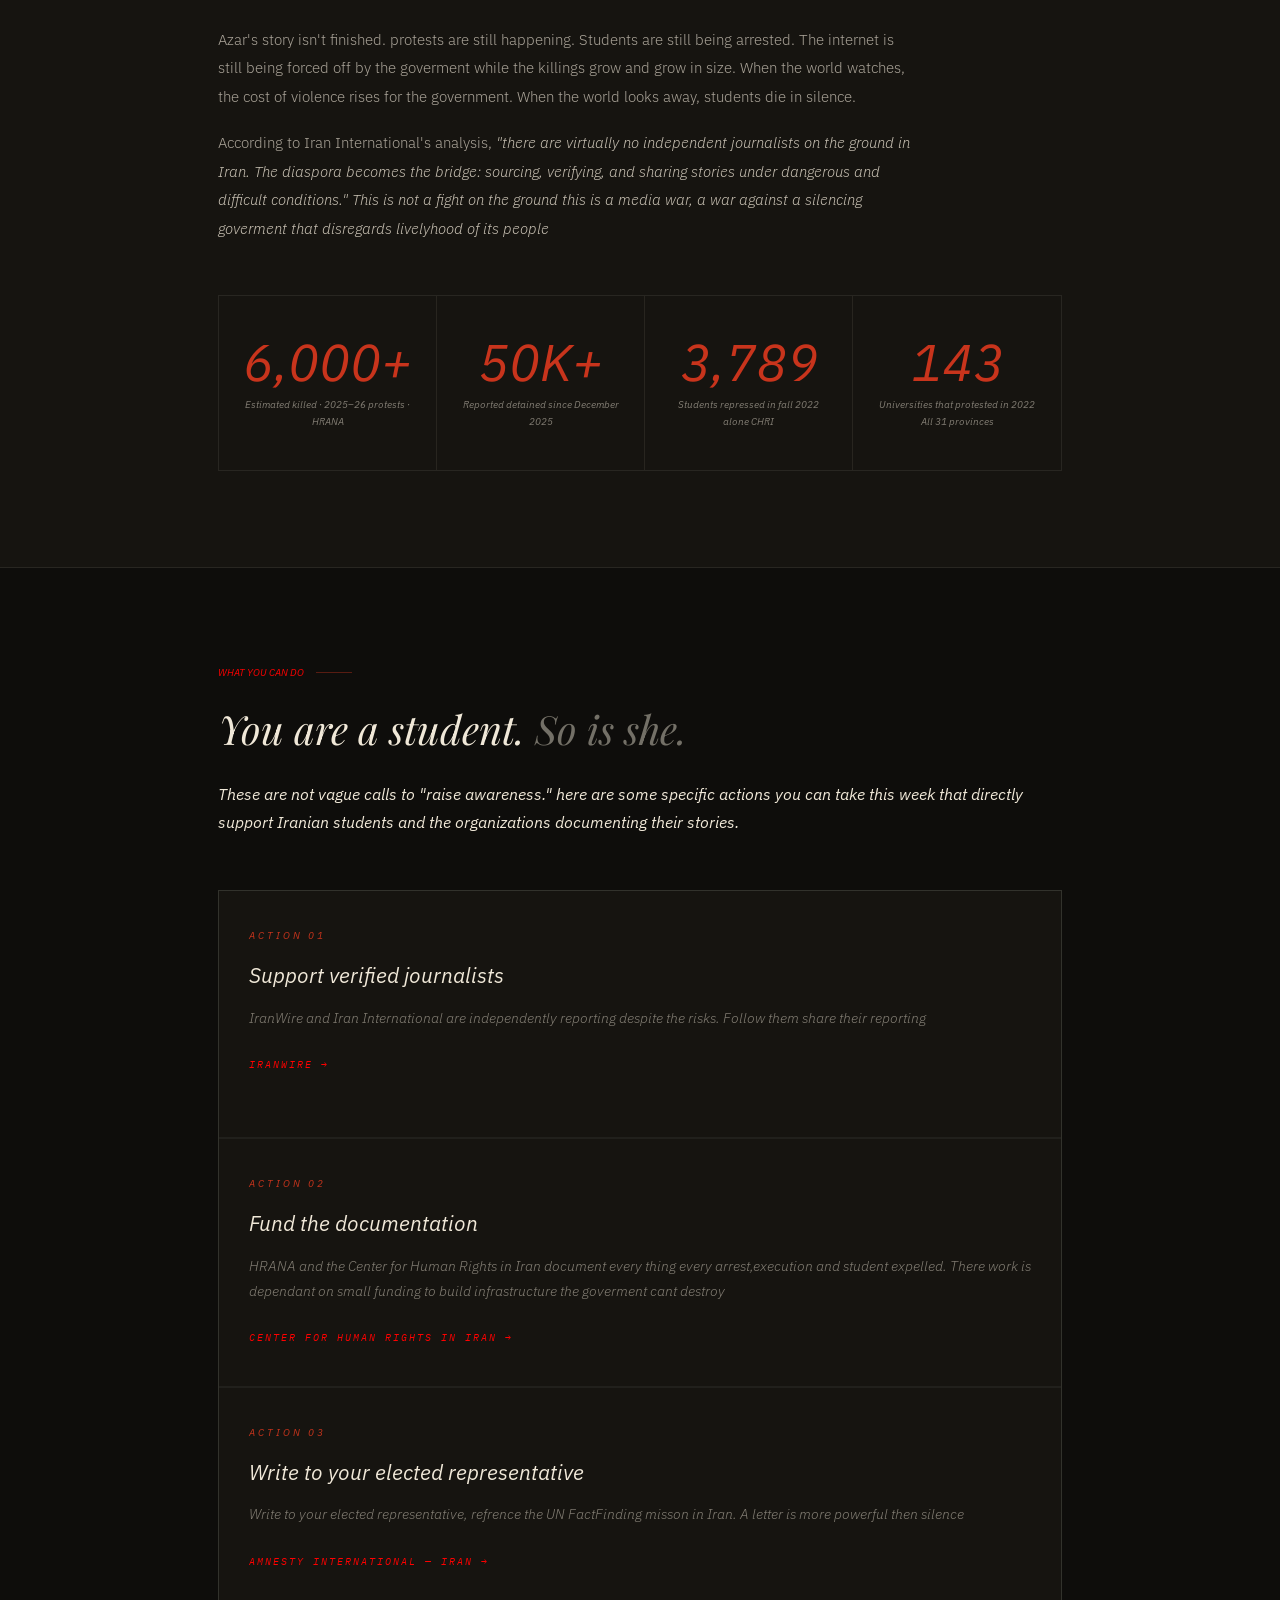
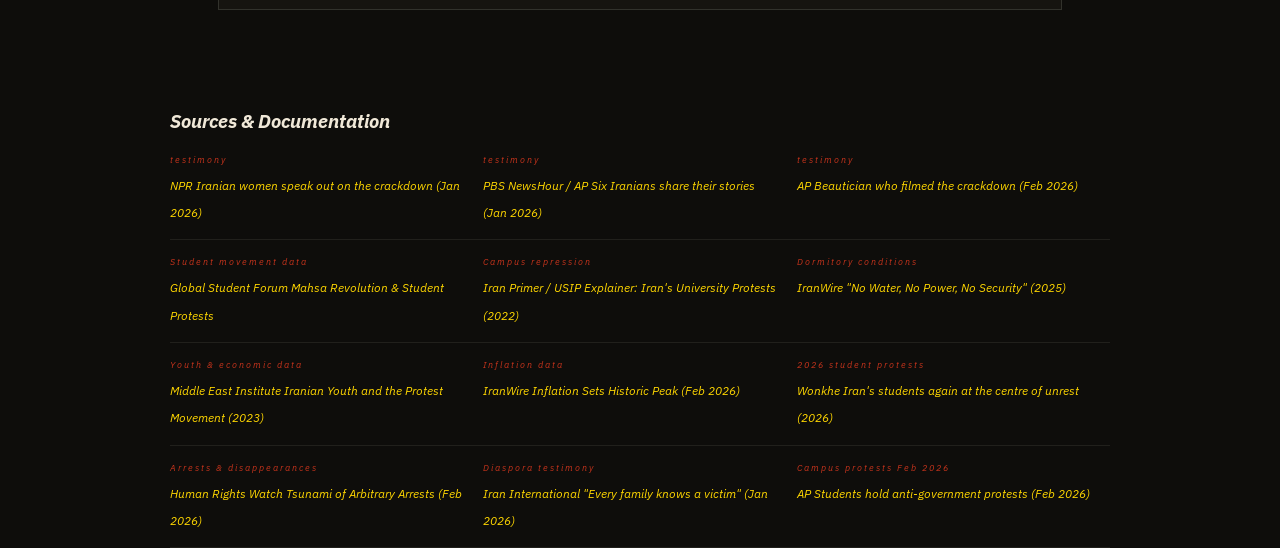
==== commit 15e9db98: "fixing" ====
--- a/index.html
+++ b/index.html
@@ -43,7 +43,7 @@
   <div class="opening-inner">
     <div class="section-tag ">A Note Before You Read</div>
     <p class="reveal">This story is addressed to <strong>you a student outside Iran</strong>. You attend class in a country where speaking up is a right, not a crime. That difference matters. The student you are about to follow  call her Azar. <strong>SHE IS NOT REAL she is mix of real stories</strong> from, documented testimonies collected by NPR, the Associated Press, IranWire, and the Center for Human Rights in Iran. Her name is changed. Her experience is not.</p>
-    <p class="reveal">Her university, <strong>Amirkabir University of Technology in Tehran</strong>, had the highest number of student detentions in the 2022 protests. </p>
+    <p class="reveal"><strong>Amirkabir University of Technology in Tehran</strong>, in Tehran recorded the most student detentions during the protests in 2022</p>
   </div>
 </section>
 
@@ -92,16 +92,16 @@
         <h2 class="reveal">She knows which classmates are informants.</h2>
         <div class="body-text">
           <p class="reveal">The Basij Student Organization has units on every Iranian university campus. When the Ministry of Science ordered all universities to move online in September 2022 right as protests erupted  everyone understood it wasn't about COVID. It was about controlling the gatherings and the protests.</p>
-          <p class="reveal">On October 2, 2022  now known among Iranian students as <strong>"Sharif's Black Sunday"</strong> security forces entered Sharif University of Technology and fired airguns and paintball guns at students trapped in a courtyard. Videos went viral globally. The government called it a misunderstanding.</p>
-        </div>
-
-        <figure class="photo-block reveal">
+          <p class="reveal">On October 2, 2022  now known among Iranian students as <strong>"Sharif's Black Sunday"</strong> security forces entered Sharif University of Technology and fired airguns and paintball guns at students trapped in a courtyard. Videos went viral globally.  The government called it misinterpretation.</p>
+        </div>
+
+        <figure class="photo-block reveal">The
           <img src="image2.jpeg" alt="Protesters marching in Iran, 2022">
           <figcaption>protests spread to around 150 cities and 143 universities across 31 Iranian provinces September–October 2022  Human rights archives</figcaption>
         </figure>
 
         <div class="body-text">
-          <p class="reveal">The Center for Human Rights in Iran showed that <strong>over 3,789 students were restrained</strong> between November 2022 and January 2023 suspended, expelled, forced to transfer, banned from dorms, or arrested. At Amirkabir alone, 157 students faced disciplinary committees and 119 were banned from campus completely.</p>
+          <p class="reveal">The Center for Human Rights in Iran reported that more than <strong>over 3,789 students </strong> were either suspended, expelled, forced to transfer, banned from the dormitories, or arrested from November 2022 to January 2023. At Amirkabir, At Amirkabir alone, 157 students faced disciplinary committees and 119 were banned from campus completely.</p>
         </div>
 
         <div class="testimony reveal">
@@ -124,7 +124,7 @@
       <div class="chapter-content">
         <h2 class="reveal">In her economics seminar, a student raises her hand  and puts it back down.</h2>
         <div class="body-text">
-          <p class="reveal">The question she wanted to ask was about inflation and politics. She decided it wasn't worth the risk. Since 2022, criticizing government economic policy in a classroom has been treated as a political offense. Students have been summoned to disciplinary committees for comments made in academic settings. Students are scared to ask questions about their future.</p>
+          <p class="reveal">She wanted to ask about politics and inflation. She concluded that the risk wasn't worth taking. Starting from 2022, expressing criticism of government economic policy in an educational setting has been seen as a political crime. Students have been called to disciplinary committees for comments made in educational environments. Students fear questioning their future</p>
           <p class="reveal">The Amirkabir Newsletter  a student publication that has documented campus activism for decades despite direct threats recorded <strong>570 demonstrations </strong>across all Iranian universities in the fall of 2022 alone. That number tells you how widespread this was.</p>
           <p class="reveal">According to the Middle East Institute, around <strong>40% of Iranian women aged 14–25 are unemployed</strong> and not in school. For those who reach university, graduation most likely doesnt lead to a career.</p>
         </div>
